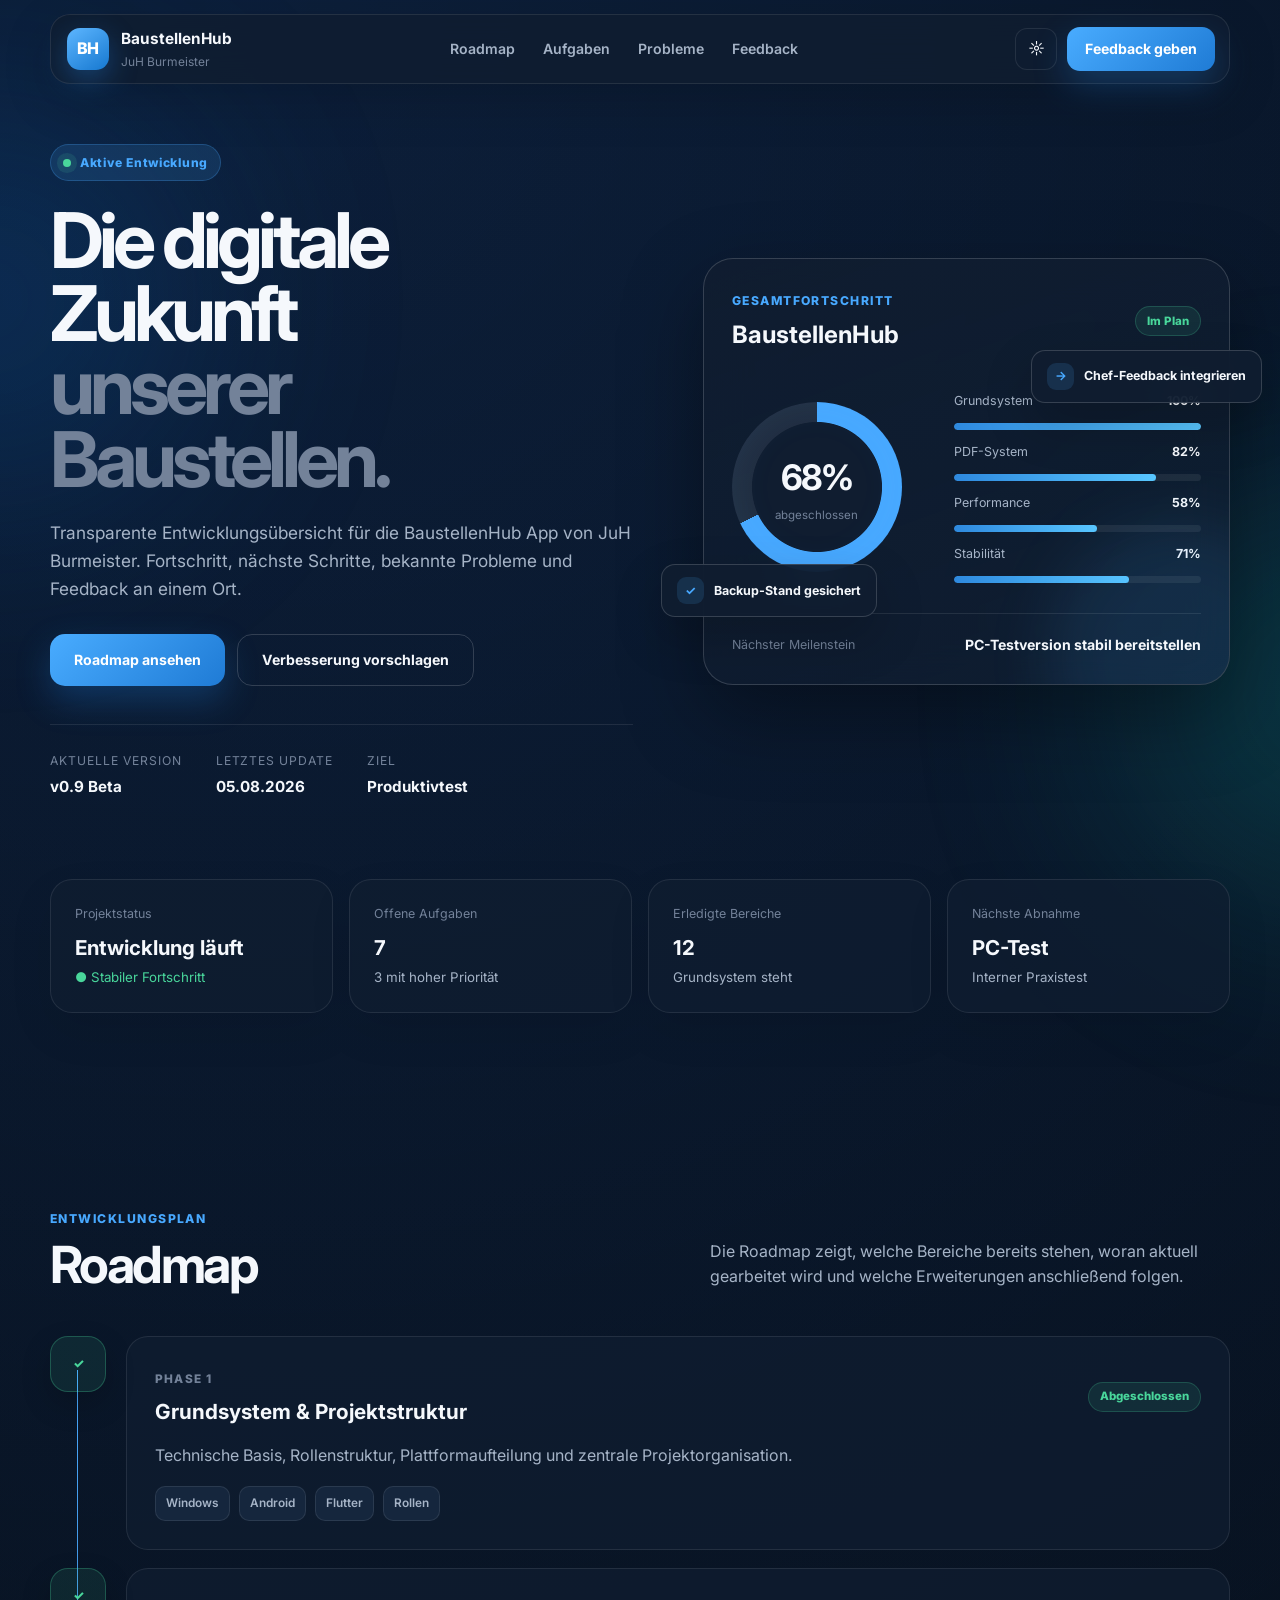
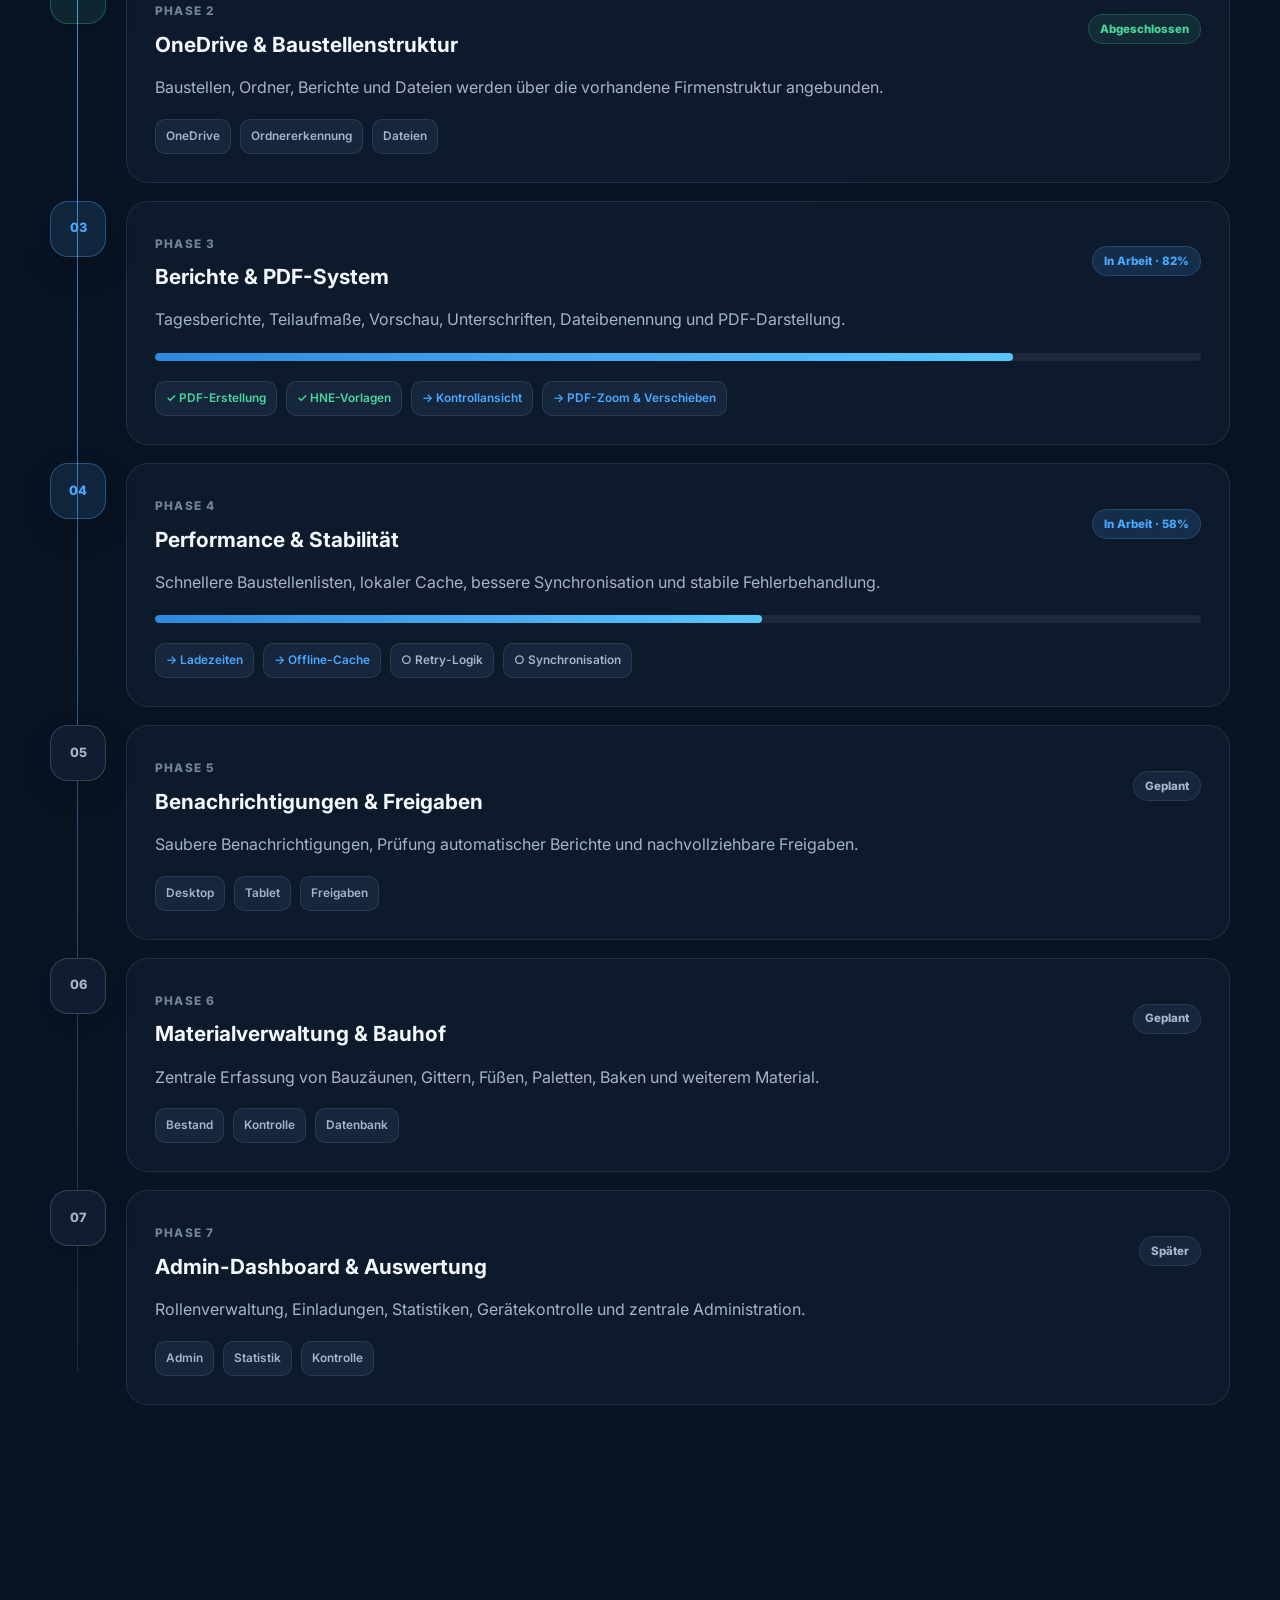
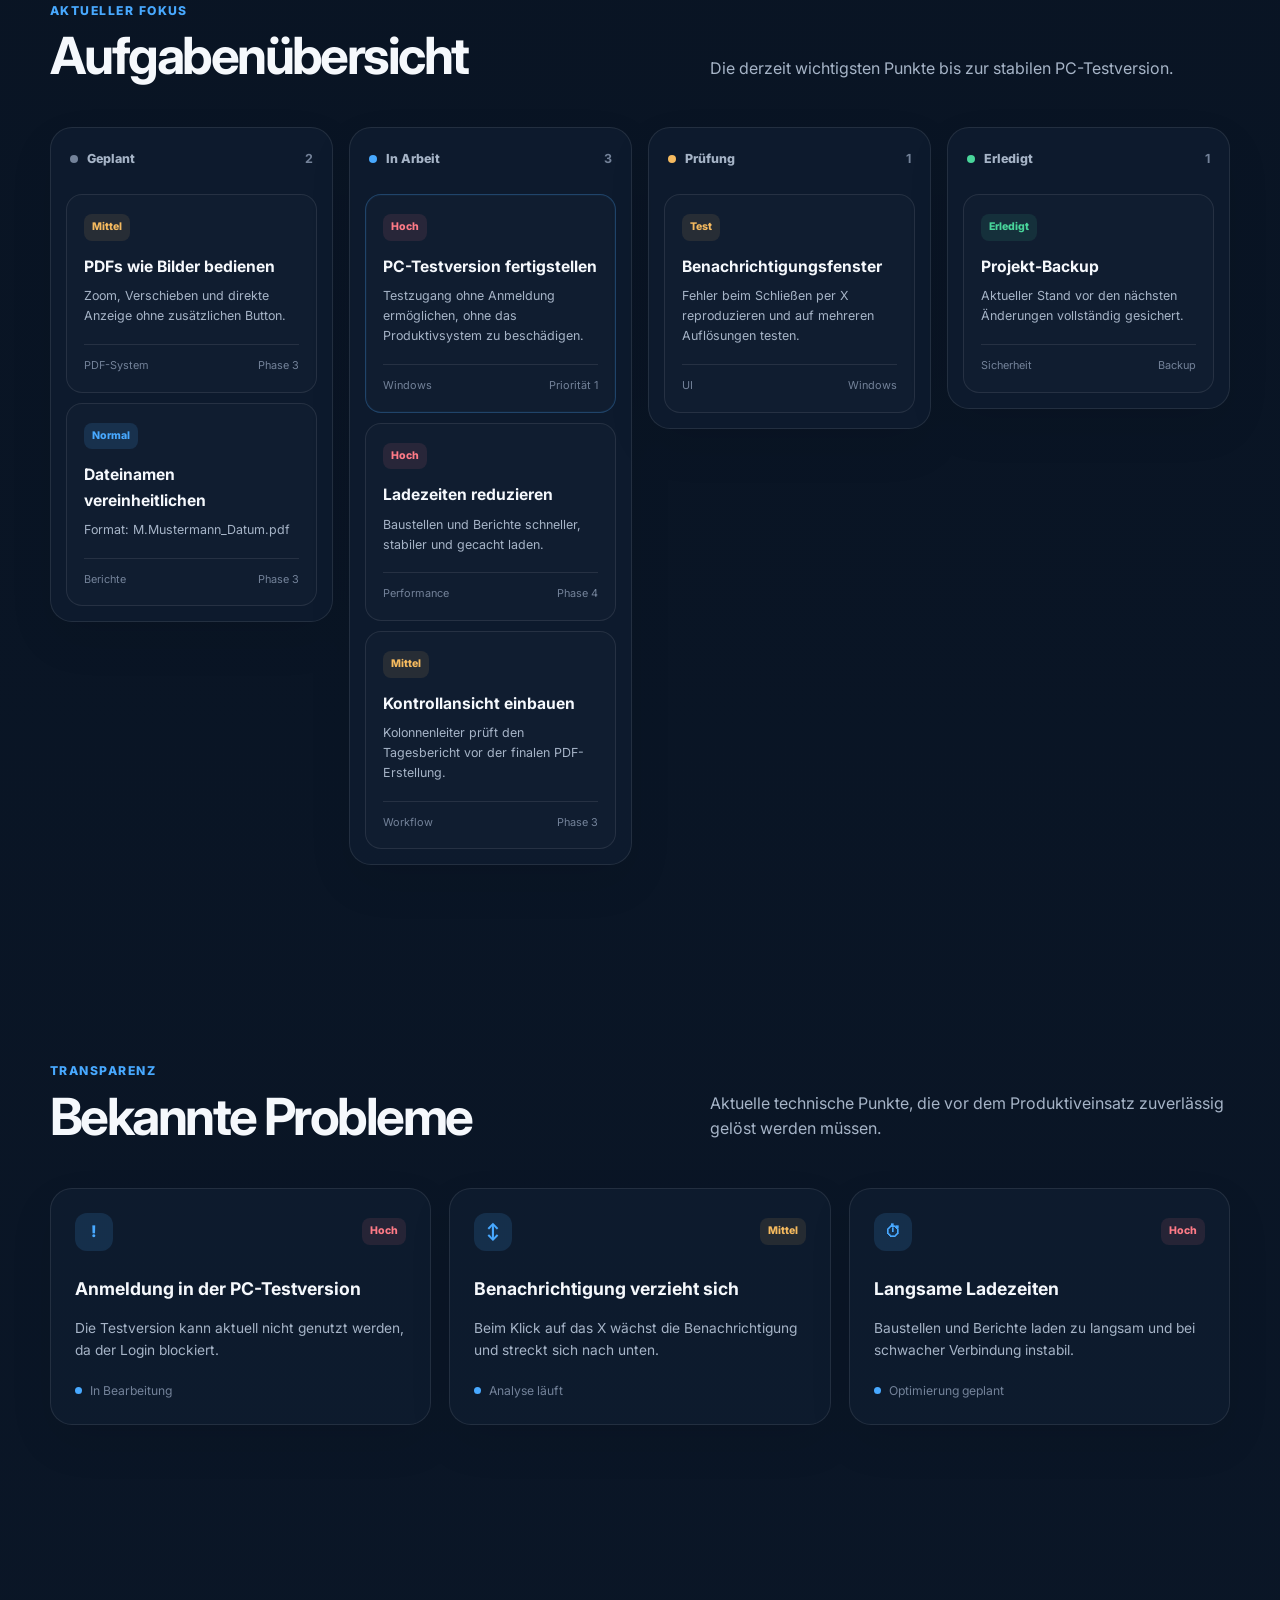
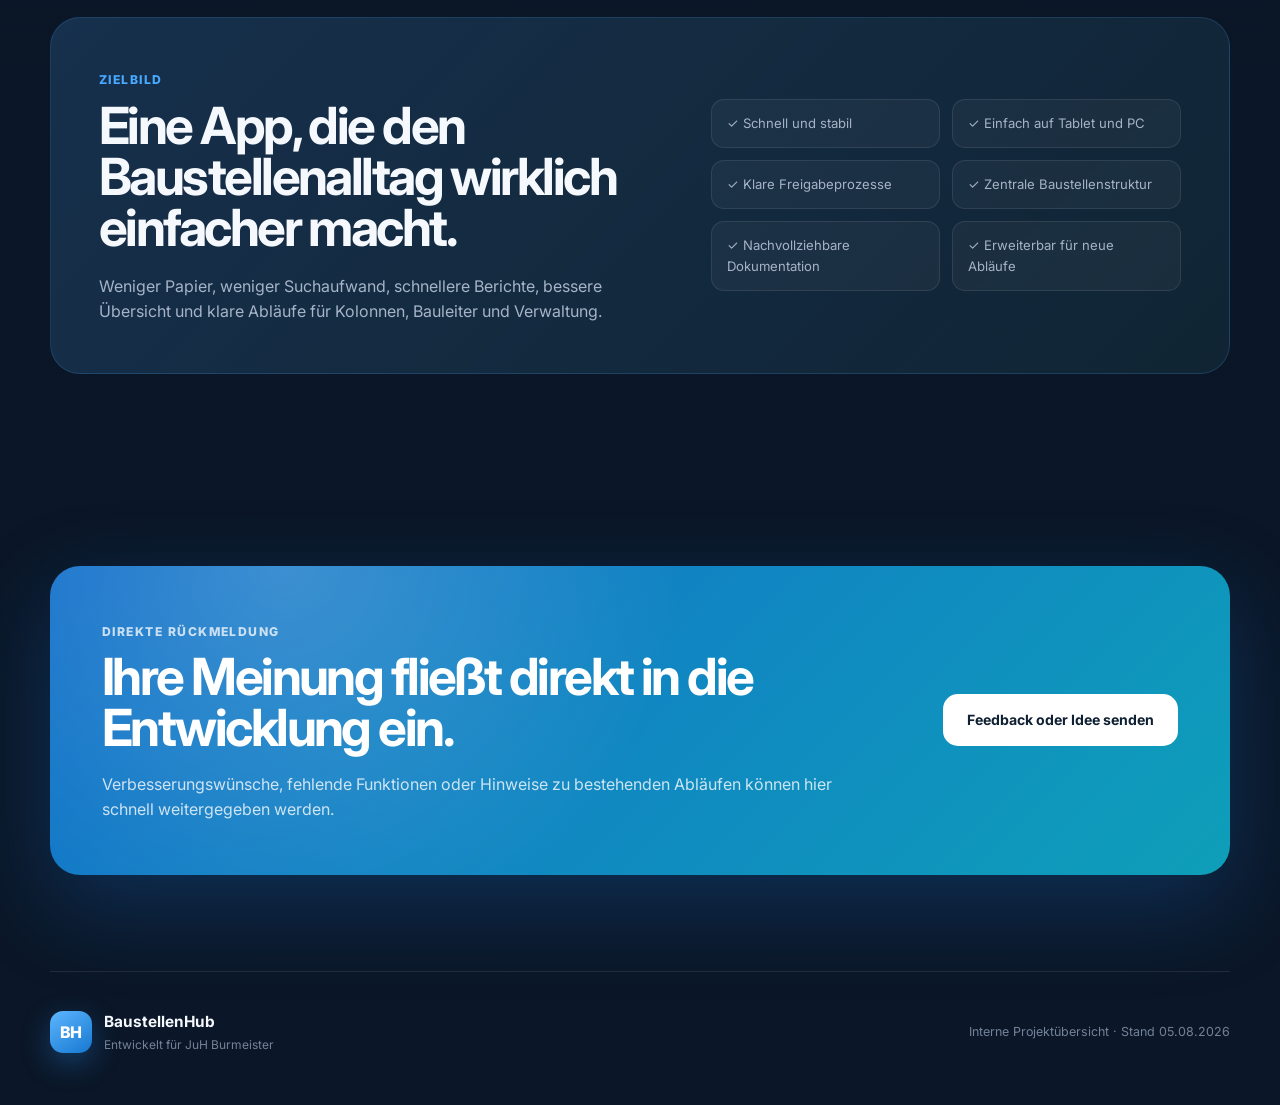
==== index.html @ 06a704b5 "V0.1.0" ====
<!DOCTYPE html>
<html lang="de" data-theme="dark">
<head>
  <meta charset="UTF-8" />
  <meta name="viewport" content="width=device-width, initial-scale=1.0" />
  <meta name="description" content="BaustellenHub Entwicklungs-Roadmap für JuH Burmeister" />
  <meta name="theme-color" content="#07111f" />
  <title>BaustellenHub – Entwicklungs-Roadmap</title>

  <link rel="preconnect" href="https://fonts.googleapis.com">
  <link rel="preconnect" href="https://fonts.gstatic.com" crossorigin>
  <link href="https://fonts.googleapis.com/css2?family=Inter:wght@400;500;600;700;800&display=swap" rel="stylesheet">
  <link rel="stylesheet" href="styles.css" />
</head>
<body>
  <div class="page-glow page-glow--one"></div>
  <div class="page-glow page-glow--two"></div>

  <header class="topbar shell">
    <a class="brand" href="#top" aria-label="Zur Startseite">
      <div class="brand-mark">BH</div>
      <div>
        <strong>BaustellenHub</strong>
        <span>JuH Burmeister</span>
      </div>
    </a>

    <nav class="nav" aria-label="Hauptnavigation">
      <a href="#roadmap">Roadmap</a>
      <a href="#aufgaben">Aufgaben</a>
      <a href="#probleme">Probleme</a>
      <a href="#feedback">Feedback</a>
    </nav>

    <div class="topbar-actions">
      <button class="icon-button" id="themeToggle" type="button" aria-label="Farbschema wechseln">
        <span class="theme-icon">☼</span>
      </button>
      <button class="button button--primary" id="openFeedbackTop" type="button">
        Feedback geben
      </button>
    </div>
  </header>

  <main id="top">
    <section class="hero shell">
      <div class="hero-copy reveal">
        <div class="eyebrow">
          <span class="status-dot"></span>
          Aktive Entwicklung
        </div>

        <h1>
          Die digitale Zukunft
          <span>unserer Baustellen.</span>
        </h1>

        <p class="hero-text">
          Transparente Entwicklungsübersicht für die BaustellenHub App von JuH Burmeister.
          Fortschritt, nächste Schritte, bekannte Probleme und Feedback an einem Ort.
        </p>

        <div class="hero-actions">
          <a class="button button--primary button--large" href="#roadmap">Roadmap ansehen</a>
          <button class="button button--ghost button--large" id="openFeedbackHero" type="button">
            Verbesserung vorschlagen
          </button>
        </div>

        <div class="hero-meta">
          <div>
            <span>Aktuelle Version</span>
            <strong>v0.9 Beta</strong>
          </div>
          <div>
            <span>Letztes Update</span>
            <strong>05.08.2026</strong>
          </div>
          <div>
            <span>Ziel</span>
            <strong>Produktivtest</strong>
          </div>
        </div>
      </div>

      <div class="hero-visual reveal">
        <div class="dashboard-card glass">
          <div class="dashboard-card__header">
            <div>
              <span class="muted-label">Gesamtfortschritt</span>
              <h2>BaustellenHub</h2>
            </div>
            <span class="badge badge--success">Im Plan</span>
          </div>

          <div class="progress-layout">
            <div class="progress-ring" style="--progress: 68;">
              <div class="progress-ring__inner">
                <strong>68%</strong>
                <span>abgeschlossen</span>
              </div>
            </div>

            <div class="quality-list">
              <div class="quality-row">
                <span>Grundsystem</span>
                <strong>100%</strong>
              </div>
              <div class="mini-progress"><span style="width:100%"></span></div>

              <div class="quality-row">
                <span>PDF-System</span>
                <strong>82%</strong>
              </div>
              <div class="mini-progress"><span style="width:82%"></span></div>

              <div class="quality-row">
                <span>Performance</span>
                <strong>58%</strong>
              </div>
              <div class="mini-progress"><span style="width:58%"></span></div>

              <div class="quality-row">
                <span>Stabilität</span>
                <strong>71%</strong>
              </div>
              <div class="mini-progress"><span style="width:71%"></span></div>
            </div>
          </div>

          <div class="dashboard-footer">
            <span>Nächster Meilenstein</span>
            <strong>PC-Testversion stabil bereitstellen</strong>
          </div>
        </div>

        <div class="floating-card floating-card--one">
          <span>✓</span>
          Backup-Stand gesichert
        </div>

        <div class="floating-card floating-card--two">
          <span>→</span>
          Chef-Feedback integrieren
        </div>
      </div>
    </section>

    <section class="metrics shell section">
      <article class="metric-card reveal">
        <span>Projektstatus</span>
        <strong>Entwicklung läuft</strong>
        <small class="positive">● Stabiler Fortschritt</small>
      </article>
      <article class="metric-card reveal">
        <span>Offene Aufgaben</span>
        <strong>7</strong>
        <small>3 mit hoher Priorität</small>
      </article>
      <article class="metric-card reveal">
        <span>Erledigte Bereiche</span>
        <strong>12</strong>
        <small>Grundsystem steht</small>
      </article>
      <article class="metric-card reveal">
        <span>Nächste Abnahme</span>
        <strong>PC-Test</strong>
        <small>Interner Praxistest</small>
      </article>
    </section>

    <section class="section shell" id="roadmap">
      <div class="section-heading reveal">
        <div>
          <span class="section-kicker">Entwicklungsplan</span>
          <h2>Roadmap</h2>
        </div>
        <p>
          Die Roadmap zeigt, welche Bereiche bereits stehen, woran aktuell gearbeitet wird
          und welche Erweiterungen anschließend folgen.
        </p>
      </div>

      <div class="roadmap">
        <article class="roadmap-item roadmap-item--done reveal">
          <div class="roadmap-marker">✓</div>
          <div class="roadmap-content">
            <div class="roadmap-header">
              <div>
                <span class="phase">Phase 1</span>
                <h3>Grundsystem & Projektstruktur</h3>
              </div>
              <span class="badge badge--success">Abgeschlossen</span>
            </div>
            <p>
              Technische Basis, Rollenstruktur, Plattformaufteilung und zentrale Projektorganisation.
            </p>
            <div class="tag-list">
              <span>Windows</span><span>Android</span><span>Flutter</span><span>Rollen</span>
            </div>
          </div>
        </article>

        <article class="roadmap-item roadmap-item--done reveal">
          <div class="roadmap-marker">✓</div>
          <div class="roadmap-content">
            <div class="roadmap-header">
              <div>
                <span class="phase">Phase 2</span>
                <h3>OneDrive & Baustellenstruktur</h3>
              </div>
              <span class="badge badge--success">Abgeschlossen</span>
            </div>
            <p>
              Baustellen, Ordner, Berichte und Dateien werden über die vorhandene Firmenstruktur angebunden.
            </p>
            <div class="tag-list">
              <span>OneDrive</span><span>Ordnererkennung</span><span>Dateien</span>
            </div>
          </div>
        </article>

        <article class="roadmap-item roadmap-item--active reveal">
          <div class="roadmap-marker">03</div>
          <div class="roadmap-content">
            <div class="roadmap-header">
              <div>
                <span class="phase">Phase 3</span>
                <h3>Berichte & PDF-System</h3>
              </div>
              <span class="badge badge--active">In Arbeit · 82%</span>
            </div>
            <p>
              Tagesberichte, Teilaufmaße, Vorschau, Unterschriften, Dateibenennung und PDF-Darstellung.
            </p>
            <div class="detail-progress"><span style="width:82%"></span></div>
            <div class="check-grid">
              <span class="done">✓ PDF-Erstellung</span>
              <span class="done">✓ HNE-Vorlagen</span>
              <span class="working">→ Kontrollansicht</span>
              <span class="working">→ PDF-Zoom & Verschieben</span>
            </div>
          </div>
        </article>

        <article class="roadmap-item roadmap-item--active reveal">
          <div class="roadmap-marker">04</div>
          <div class="roadmap-content">
            <div class="roadmap-header">
              <div>
                <span class="phase">Phase 4</span>
                <h3>Performance & Stabilität</h3>
              </div>
              <span class="badge badge--active">In Arbeit · 58%</span>
            </div>
            <p>
              Schnellere Baustellenlisten, lokaler Cache, bessere Synchronisation und stabile Fehlerbehandlung.
            </p>
            <div class="detail-progress"><span style="width:58%"></span></div>
            <div class="check-grid">
              <span class="working">→ Ladezeiten</span>
              <span class="working">→ Offline-Cache</span>
              <span>○ Retry-Logik</span>
              <span>○ Synchronisation</span>
            </div>
          </div>
        </article>

        <article class="roadmap-item reveal">
          <div class="roadmap-marker">05</div>
          <div class="roadmap-content">
            <div class="roadmap-header">
              <div>
                <span class="phase">Phase 5</span>
                <h3>Benachrichtigungen & Freigaben</h3>
              </div>
              <span class="badge">Geplant</span>
            </div>
            <p>
              Saubere Benachrichtigungen, Prüfung automatischer Berichte und nachvollziehbare Freigaben.
            </p>
            <div class="tag-list">
              <span>Desktop</span><span>Tablet</span><span>Freigaben</span>
            </div>
          </div>
        </article>

        <article class="roadmap-item reveal">
          <div class="roadmap-marker">06</div>
          <div class="roadmap-content">
            <div class="roadmap-header">
              <div>
                <span class="phase">Phase 6</span>
                <h3>Materialverwaltung & Bauhof</h3>
              </div>
              <span class="badge">Geplant</span>
            </div>
            <p>
              Zentrale Erfassung von Bauzäunen, Gittern, Füßen, Paletten, Baken und weiterem Material.
            </p>
            <div class="tag-list">
              <span>Bestand</span><span>Kontrolle</span><span>Datenbank</span>
            </div>
          </div>
        </article>

        <article class="roadmap-item reveal">
          <div class="roadmap-marker">07</div>
          <div class="roadmap-content">
            <div class="roadmap-header">
              <div>
                <span class="phase">Phase 7</span>
                <h3>Admin-Dashboard & Auswertung</h3>
              </div>
              <span class="badge">Später</span>
            </div>
            <p>
              Rollenverwaltung, Einladungen, Statistiken, Gerätekontrolle und zentrale Administration.
            </p>
            <div class="tag-list">
              <span>Admin</span><span>Statistik</span><span>Kontrolle</span>
            </div>
          </div>
        </article>
      </div>
    </section>

    <section class="section shell" id="aufgaben">
      <div class="section-heading reveal">
        <div>
          <span class="section-kicker">Aktueller Fokus</span>
          <h2>Aufgabenübersicht</h2>
        </div>
        <p>Die derzeit wichtigsten Punkte bis zur stabilen PC-Testversion.</p>
      </div>

      <div class="kanban">
        <div class="kanban-column reveal">
          <div class="kanban-title">
            <span class="kanban-dot kanban-dot--planned"></span>
            Geplant
            <strong>2</strong>
          </div>

          <article class="task-card">
            <span class="priority priority--medium">Mittel</span>
            <h3>PDFs wie Bilder bedienen</h3>
            <p>Zoom, Verschieben und direkte Anzeige ohne zusätzlichen Button.</p>
            <div class="task-footer"><span>PDF-System</span><span>Phase 3</span></div>
          </article>

          <article class="task-card">
            <span class="priority priority--low">Normal</span>
            <h3>Dateinamen vereinheitlichen</h3>
            <p>Format: M.Mustermann_Datum.pdf</p>
            <div class="task-footer"><span>Berichte</span><span>Phase 3</span></div>
          </article>
        </div>

        <div class="kanban-column reveal">
          <div class="kanban-title">
            <span class="kanban-dot kanban-dot--active"></span>
            In Arbeit
            <strong>3</strong>
          </div>

          <article class="task-card task-card--featured">
            <span class="priority priority--high">Hoch</span>
            <h3>PC-Testversion fertigstellen</h3>
            <p>Testzugang ohne Anmeldung ermöglichen, ohne das Produktivsystem zu beschädigen.</p>
            <div class="task-footer"><span>Windows</span><span>Priorität 1</span></div>
          </article>

          <article class="task-card">
            <span class="priority priority--high">Hoch</span>
            <h3>Ladezeiten reduzieren</h3>
            <p>Baustellen und Berichte schneller, stabiler und gecacht laden.</p>
            <div class="task-footer"><span>Performance</span><span>Phase 4</span></div>
          </article>

          <article class="task-card">
            <span class="priority priority--medium">Mittel</span>
            <h3>Kontrollansicht einbauen</h3>
            <p>Kolonnenleiter prüft den Tagesbericht vor der finalen PDF-Erstellung.</p>
            <div class="task-footer"><span>Workflow</span><span>Phase 3</span></div>
          </article>
        </div>

        <div class="kanban-column reveal">
          <div class="kanban-title">
            <span class="kanban-dot kanban-dot--testing"></span>
            Prüfung
            <strong>1</strong>
          </div>

          <article class="task-card">
            <span class="priority priority--medium">Test</span>
            <h3>Benachrichtigungsfenster</h3>
            <p>Fehler beim Schließen per X reproduzieren und auf mehreren Auflösungen testen.</p>
            <div class="task-footer"><span>UI</span><span>Windows</span></div>
          </article>
        </div>

        <div class="kanban-column reveal">
          <div class="kanban-title">
            <span class="kanban-dot kanban-dot--done"></span>
            Erledigt
            <strong>1</strong>
          </div>

          <article class="task-card">
            <span class="priority priority--done">Erledigt</span>
            <h3>Projekt-Backup</h3>
            <p>Aktueller Stand vor den nächsten Änderungen vollständig gesichert.</p>
            <div class="task-footer"><span>Sicherheit</span><span>Backup</span></div>
          </article>
        </div>
      </div>
    </section>

    <section class="section shell" id="probleme">
      <div class="section-heading reveal">
        <div>
          <span class="section-kicker">Transparenz</span>
          <h2>Bekannte Probleme</h2>
        </div>
        <p>Aktuelle technische Punkte, die vor dem Produktiveinsatz zuverlässig gelöst werden müssen.</p>
      </div>

      <div class="issue-grid">
        <article class="issue-card reveal">
          <div class="issue-topline">
            <span class="issue-icon">!</span>
            <span class="priority priority--high">Hoch</span>
          </div>
          <h3>Anmeldung in der PC-Testversion</h3>
          <p>Die Testversion kann aktuell nicht genutzt werden, da der Login blockiert.</p>
          <div class="issue-status"><span></span> In Bearbeitung</div>
        </article>

        <article class="issue-card reveal">
          <div class="issue-topline">
            <span class="issue-icon">↕</span>
            <span class="priority priority--medium">Mittel</span>
          </div>
          <h3>Benachrichtigung verzieht sich</h3>
          <p>Beim Klick auf das X wächst die Benachrichtigung und streckt sich nach unten.</p>
          <div class="issue-status"><span></span> Analyse läuft</div>
        </article>

        <article class="issue-card reveal">
          <div class="issue-topline">
            <span class="issue-icon">⏱</span>
            <span class="priority priority--high">Hoch</span>
          </div>
          <h3>Langsame Ladezeiten</h3>
          <p>Baustellen und Berichte laden zu langsam und bei schwacher Verbindung instabil.</p>
          <div class="issue-status"><span></span> Optimierung geplant</div>
        </article>
      </div>
    </section>

    <section class="section shell">
      <div class="vision-card reveal">
        <div>
          <span class="section-kicker">Zielbild</span>
          <h2>Eine App, die den Baustellenalltag wirklich einfacher macht.</h2>
          <p>
            Weniger Papier, weniger Suchaufwand, schnellere Berichte, bessere Übersicht
            und klare Abläufe für Kolonnen, Bauleiter und Verwaltung.
          </p>
        </div>
        <div class="vision-points">
          <span>✓ Schnell und stabil</span>
          <span>✓ Einfach auf Tablet und PC</span>
          <span>✓ Klare Freigabeprozesse</span>
          <span>✓ Zentrale Baustellenstruktur</span>
          <span>✓ Nachvollziehbare Dokumentation</span>
          <span>✓ Erweiterbar für neue Abläufe</span>
        </div>
      </div>
    </section>

    <section class="section shell" id="feedback">
      <div class="feedback-section reveal">
        <div>
          <span class="section-kicker">Direkte Rückmeldung</span>
          <h2>Ihre Meinung fließt direkt in die Entwicklung ein.</h2>
          <p>
            Verbesserungswünsche, fehlende Funktionen oder Hinweise zu bestehenden Abläufen
            können hier schnell weitergegeben werden.
          </p>
        </div>
        <button class="button button--light button--large" id="openFeedbackBottom" type="button">
          Feedback oder Idee senden
        </button>
      </div>
    </section>
  </main>

  <footer class="footer shell">
    <div class="brand">
      <div class="brand-mark">BH</div>
      <div>
        <strong>BaustellenHub</strong>
        <span>Entwickelt für JuH Burmeister</span>
      </div>
    </div>
    <p>Interne Projektübersicht · Stand 05.08.2026</p>
  </footer>

  <dialog class="feedback-modal" id="feedbackModal">
    <form method="dialog" class="feedback-form" id="feedbackForm">
      <div class="modal-header">
        <div>
          <span class="section-kicker">Feedback</span>
          <h2>Verbesserung vorschlagen</h2>
        </div>
        <button class="icon-button" id="closeFeedback" value="cancel" type="submit" aria-label="Fenster schließen">×</button>
      </div>

      <label>
        Ihr Name
        <input type="text" id="feedbackName" placeholder="Vor- und Nachname" />
      </label>

      <label>
        Bereich
        <select id="feedbackArea">
          <option>Allgemein</option>
          <option>PC-Version</option>
          <option>Tablet-Version</option>
          <option>Tagesberichte</option>
          <option>PDFs</option>
          <option>Benachrichtigungen</option>
          <option>Performance</option>
          <option>Materialverwaltung</option>
        </select>
      </label>

      <label>
        Priorität
        <select id="feedbackPriority">
          <option>Niedrig</option>
          <option selected>Mittel</option>
          <option>Hoch</option>
          <option>Dringend</option>
        </select>
      </label>

      <label>
        Feedback oder Verbesserungsvorschlag
        <textarea id="feedbackMessage" rows="6" placeholder="Was sollte verbessert, ergänzt oder anders gelöst werden?"></textarea>
      </label>

      <div class="modal-actions">
        <button class="button button--ghost" value="cancel" type="submit">Abbrechen</button>
        <button class="button button--primary" id="sendFeedback" type="button">Als E-Mail senden</button>
      </div>

      <p class="form-note">
        Die Rückmeldung wird über das E-Mail-Programm des Geräts versendet.
      </p>
    </form>
  </dialog>

  <div class="toast" id="toast">Feedback wird vorbereitet …</div>

  <script src="script.js"></script>
</body>
</html>
---- styles.css ----
:root {
  --bg: #07111f;
  --bg-soft: #0b1728;
  --surface: rgba(16, 30, 49, 0.72);
  --surface-strong: #101d30;
  --surface-hover: #15263d;
  --text: #f5f8fc;
  --text-soft: #a6b4c7;
  --text-faint: #738299;
  --line: rgba(255,255,255,0.09);
  --line-strong: rgba(255,255,255,0.16);
  --accent: #48a9ff;
  --accent-strong: #2587e4;
  --accent-soft: rgba(72, 169, 255, 0.14);
  --success: #49d69b;
  --warning: #f5ba5f;
  --danger: #ff7b87;
  --shadow: 0 30px 80px rgba(0,0,0,0.35);
  --radius-xl: 30px;
  --radius-lg: 22px;
  --radius-md: 16px;
  --shell: min(1180px, calc(100% - 40px));
}

html[data-theme="light"] {
  --bg: #f4f7fb;
  --bg-soft: #edf2f8;
  --surface: rgba(255,255,255,0.78);
  --surface-strong: #ffffff;
  --surface-hover: #f1f5fa;
  --text: #111b29;
  --text-soft: #536174;
  --text-faint: #7b8898;
  --line: rgba(16, 32, 54, 0.09);
  --line-strong: rgba(16, 32, 54, 0.16);
  --accent-soft: rgba(37, 135, 228, 0.10);
  --shadow: 0 30px 80px rgba(41, 63, 89, 0.16);
}

* {
  box-sizing: border-box;
}

html {
  scroll-behavior: smooth;
}

body {
  margin: 0;
  min-width: 320px;
  font-family: "Inter", system-ui, sans-serif;
  color: var(--text);
  background:
    radial-gradient(circle at 20% 0%, rgba(50, 130, 255, 0.12), transparent 32%),
    linear-gradient(180deg, var(--bg) 0%, var(--bg-soft) 100%);
  line-height: 1.6;
  overflow-x: hidden;
}

button,
input,
select,
textarea {
  font: inherit;
}

button,
a {
  -webkit-tap-highlight-color: transparent;
}

a {
  color: inherit;
  text-decoration: none;
}

.shell {
  width: var(--shell);
  margin-inline: auto;
}

.page-glow {
  position: fixed;
  width: 420px;
  height: 420px;
  border-radius: 50%;
  filter: blur(120px);
  opacity: 0.18;
  pointer-events: none;
  z-index: -1;
}

.page-glow--one {
  background: #0e7ce8;
  top: 10%;
  left: -220px;
}

.page-glow--two {
  background: #0fd3bd;
  top: 54%;
  right: -260px;
}

.topbar {
  position: sticky;
  top: 14px;
  z-index: 50;
  display: flex;
  align-items: center;
  justify-content: space-between;
  gap: 24px;
  margin-top: 14px;
  padding: 12px 14px 12px 16px;
  background: color-mix(in srgb, var(--surface-strong) 84%, transparent);
  border: 1px solid var(--line);
  border-radius: 20px;
  backdrop-filter: blur(24px);
  box-shadow: 0 16px 50px rgba(0,0,0,0.16);
}

.brand {
  display: inline-flex;
  align-items: center;
  gap: 12px;
}

.brand-mark {
  display: grid;
  place-items: center;
  width: 42px;
  height: 42px;
  border-radius: 13px;
  background: linear-gradient(145deg, #5db6ff, #1678d0);
  color: white;
  font-weight: 800;
  letter-spacing: -0.04em;
  box-shadow: 0 10px 28px rgba(37,135,228,0.35);
}

.brand strong,
.brand span {
  display: block;
}

.brand strong {
  font-size: 0.96rem;
}

.brand span {
  color: var(--text-faint);
  font-size: 0.75rem;
}

.nav {
  display: flex;
  align-items: center;
  gap: 28px;
  color: var(--text-soft);
  font-size: 0.88rem;
  font-weight: 600;
}

.nav a {
  transition: 0.25s ease;
}

.nav a:hover {
  color: var(--text);
}

.topbar-actions {
  display: flex;
  align-items: center;
  gap: 10px;
}

.button,
.icon-button {
  border: 0;
  cursor: pointer;
  transition: transform 0.22s ease, background 0.22s ease, border-color 0.22s ease, box-shadow 0.22s ease;
}

.button:hover,
.icon-button:hover {
  transform: translateY(-2px);
}

.button {
  display: inline-flex;
  align-items: center;
  justify-content: center;
  min-height: 44px;
  padding: 0 18px;
  border-radius: 13px;
  font-weight: 700;
  font-size: 0.88rem;
}

.button--large {
  min-height: 52px;
  padding-inline: 24px;
  border-radius: 15px;
}

.button--primary {
  color: #fff;
  background: linear-gradient(135deg, #49acff, #1f7bd5);
  box-shadow: 0 14px 34px rgba(31,123,213,0.3);
}

.button--primary:hover {
  box-shadow: 0 18px 42px rgba(31,123,213,0.4);
}

.button--ghost {
  color: var(--text);
  background: transparent;
  border: 1px solid var(--line-strong);
}

.button--light {
  background: #ffffff;
  color: #102033;
}

.icon-button {
  display: grid;
  place-items: center;
  width: 42px;
  height: 42px;
  border-radius: 12px;
  color: var(--text);
  background: var(--surface);
  border: 1px solid var(--line);
}

.hero {
  display: grid;
  grid-template-columns: 1.05fr 0.95fr;
  gap: 70px;
  align-items: center;
  min-height: 760px;
  padding-top: 60px;
  padding-bottom: 80px;
}

.eyebrow,
.section-kicker,
.muted-label {
  color: var(--accent);
  font-size: 0.76rem;
  font-weight: 800;
  letter-spacing: 0.12em;
  text-transform: uppercase;
}

.eyebrow {
  display: inline-flex;
  align-items: center;
  gap: 9px;
  padding: 8px 12px;
  border: 1px solid rgba(72,169,255,0.25);
  border-radius: 999px;
  background: var(--accent-soft);
  letter-spacing: 0.06em;
  text-transform: none;
}

.status-dot {
  width: 8px;
  height: 8px;
  border-radius: 50%;
  background: var(--success);
  box-shadow: 0 0 0 6px rgba(73,214,155,0.12);
}

.hero h1 {
  max-width: 720px;
  margin: 24px 0 22px;
  font-size: clamp(3.2rem, 6vw, 6.35rem);
  line-height: 0.95;
  letter-spacing: -0.065em;
}

.hero h1 span {
  display: block;
  color: var(--text-faint);
}

.hero-text {
  max-width: 680px;
  color: var(--text-soft);
  font-size: 1.08rem;
}

.hero-actions {
  display: flex;
  flex-wrap: wrap;
  gap: 12px;
  margin-top: 32px;
}

.hero-meta {
  display: flex;
  flex-wrap: wrap;
  gap: 34px;
  margin-top: 38px;
  padding-top: 26px;
  border-top: 1px solid var(--line);
}

.hero-meta span,
.hero-meta strong {
  display: block;
}

.hero-meta span {
  color: var(--text-faint);
  font-size: 0.76rem;
  text-transform: uppercase;
  letter-spacing: 0.08em;
}

.hero-meta strong {
  margin-top: 4px;
  font-size: 0.95rem;
}

.hero-visual {
  position: relative;
}

.glass {
  background: linear-gradient(160deg, color-mix(in srgb, var(--surface-strong) 90%, transparent), var(--surface));
  border: 1px solid var(--line-strong);
  backdrop-filter: blur(24px);
  box-shadow: var(--shadow);
}

.dashboard-card {
  position: relative;
  padding: 28px;
  border-radius: var(--radius-xl);
  overflow: hidden;
}

.dashboard-card::after {
  content: "";
  position: absolute;
  inset: auto -80px -100px auto;
  width: 260px;
  height: 260px;
  border-radius: 50%;
  background: rgba(72,169,255,0.10);
  filter: blur(30px);
}

.dashboard-card__header,
.roadmap-header,
.issue-topline,
.modal-header,
.quality-row,
.dashboard-footer {
  display: flex;
  align-items: center;
  justify-content: space-between;
  gap: 16px;
}

.dashboard-card__header h2 {
  margin: 4px 0 0;
  font-size: 1.5rem;
}

.badge {
  display: inline-flex;
  align-items: center;
  justify-content: center;
  min-height: 30px;
  padding: 0 11px;
  border-radius: 999px;
  color: var(--text-soft);
  background: var(--surface-hover);
  border: 1px solid var(--line);
  font-size: 0.72rem;
  font-weight: 800;
  white-space: nowrap;
}

.badge--success {
  color: var(--success);
  background: rgba(73,214,155,0.10);
  border-color: rgba(73,214,155,0.22);
}

.badge--active {
  color: var(--accent);
  background: var(--accent-soft);
  border-color: rgba(72,169,255,0.22);
}

.progress-layout {
  display: grid;
  grid-template-columns: 190px 1fr;
  gap: 32px;
  align-items: center;
  padding: 36px 0 30px;
}

.progress-ring {
  --size: 170px;
  width: var(--size);
  height: var(--size);
  display: grid;
  place-items: center;
  border-radius: 50%;
  background:
    radial-gradient(closest-side, var(--surface-strong) 76%, transparent 77% 100%),
    conic-gradient(var(--accent) calc(var(--progress) * 1%), rgba(255,255,255,0.08) 0);
  box-shadow: inset 0 0 40px rgba(72,169,255,0.08);
}

.progress-ring__inner {
  text-align: center;
}

.progress-ring__inner strong,
.progress-ring__inner span {
  display: block;
}

.progress-ring__inner strong {
  font-size: 2.2rem;
  letter-spacing: -0.05em;
}

.progress-ring__inner span {
  color: var(--text-faint);
  font-size: 0.72rem;
}

.quality-list {
  display: grid;
  gap: 12px;
}

.quality-row {
  color: var(--text-soft);
  font-size: 0.78rem;
}

.quality-row strong {
  color: var(--text);
}

.mini-progress,
.detail-progress {
  height: 7px;
  border-radius: 999px;
  background: rgba(255,255,255,0.07);
  overflow: hidden;
}

.mini-progress span,
.detail-progress span {
  display: block;
  height: 100%;
  border-radius: inherit;
  background: linear-gradient(90deg, #2e89de, #59c7ff);
}

.dashboard-footer {
  position: relative;
  z-index: 1;
  padding-top: 20px;
  border-top: 1px solid var(--line);
}

.dashboard-footer span {
  color: var(--text-faint);
  font-size: 0.78rem;
}

.dashboard-footer strong {
  text-align: right;
  font-size: 0.88rem;
}

.floating-card {
  position: absolute;
  display: flex;
  align-items: center;
  gap: 10px;
  padding: 12px 15px;
  border-radius: 14px;
  color: var(--text);
  background: color-mix(in srgb, var(--surface-strong) 90%, transparent);
  border: 1px solid var(--line-strong);
  box-shadow: 0 20px 50px rgba(0,0,0,0.2);
  backdrop-filter: blur(18px);
  font-size: 0.78rem;
  font-weight: 700;
}

.floating-card span {
  display: grid;
  place-items: center;
  width: 27px;
  height: 27px;
  border-radius: 9px;
  background: var(--accent-soft);
  color: var(--accent);
}

.floating-card--one {
  left: -42px;
  bottom: 68px;
}

.floating-card--two {
  right: -32px;
  top: 92px;
}

.section {
  padding-block: 96px;
}

.metrics {
  display: grid;
  grid-template-columns: repeat(4, 1fr);
  gap: 16px;
  padding-top: 0;
}

.metric-card,
.kanban-column,
.issue-card {
  background: var(--surface);
  border: 1px solid var(--line);
  box-shadow: 0 18px 45px rgba(0,0,0,0.08);
}

.metric-card {
  padding: 24px;
  border-radius: var(--radius-lg);
}

.metric-card span,
.metric-card strong,
.metric-card small {
  display: block;
}

.metric-card span {
  color: var(--text-faint);
  font-size: 0.78rem;
}

.metric-card strong {
  margin: 8px 0 2px;
  font-size: 1.28rem;
}

.metric-card small {
  color: var(--text-soft);
}

.metric-card .positive {
  color: var(--success);
}

.section-heading {
  display: grid;
  grid-template-columns: 1fr minmax(300px, 520px);
  gap: 50px;
  align-items: end;
  margin-bottom: 46px;
}

.section-heading h2,
.feedback-section h2,
.vision-card h2 {
  margin: 8px 0 0;
  font-size: clamp(2.2rem, 4vw, 4rem);
  line-height: 1;
  letter-spacing: -0.05em;
}

.section-heading p,
.feedback-section p,
.vision-card p {
  margin: 0;
  color: var(--text-soft);
}

.roadmap {
  position: relative;
  display: grid;
  gap: 18px;
}

.roadmap::before {
  content: "";
  position: absolute;
  top: 34px;
  bottom: 34px;
  left: 27px;
  width: 1px;
  background: linear-gradient(var(--accent), var(--line));
}

.roadmap-item {
  position: relative;
  display: grid;
  grid-template-columns: 56px 1fr;
  gap: 20px;
}

.roadmap-marker {
  position: relative;
  z-index: 1;
  display: grid;
  place-items: center;
  width: 56px;
  height: 56px;
  border-radius: 18px;
  color: var(--text-soft);
  background: var(--surface-strong);
  border: 1px solid var(--line-strong);
  font-size: 0.8rem;
  font-weight: 800;
  box-shadow: 0 12px 30px rgba(0,0,0,0.18);
}

.roadmap-item--done .roadmap-marker {
  color: var(--success);
  border-color: rgba(73,214,155,0.28);
  background: rgba(73,214,155,0.09);
}

.roadmap-item--active .roadmap-marker {
  color: var(--accent);
  border-color: rgba(72,169,255,0.35);
  background: rgba(72,169,255,0.12);
}

.roadmap-content {
  padding: 28px;
  border-radius: var(--radius-lg);
  background: var(--surface);
  border: 1px solid var(--line);
}

.phase {
  color: var(--text-faint);
  font-size: 0.74rem;
  font-weight: 800;
  text-transform: uppercase;
  letter-spacing: 0.1em;
}

.roadmap-header h3 {
  margin: 5px 0 0;
  font-size: 1.3rem;
}

.roadmap-content > p {
  color: var(--text-soft);
  margin: 14px 0 18px;
}

.tag-list,
.check-grid {
  display: flex;
  flex-wrap: wrap;
  gap: 9px;
}

.tag-list span,
.check-grid span {
  padding: 7px 10px;
  border-radius: 10px;
  color: var(--text-soft);
  background: var(--surface-hover);
  border: 1px solid var(--line);
  font-size: 0.74rem;
  font-weight: 600;
}

.check-grid .done {
  color: var(--success);
}

.check-grid .working {
  color: var(--accent);
}

.detail-progress {
  margin: 20px 0;
  height: 8px;
}

.kanban {
  display: grid;
  grid-template-columns: repeat(4, 1fr);
  gap: 16px;
  align-items: start;
}

.kanban-column {
  padding: 15px;
  border-radius: var(--radius-lg);
}

.kanban-title {
  display: flex;
  align-items: center;
  gap: 9px;
  padding: 6px 4px 15px;
  color: var(--text-soft);
  font-size: 0.78rem;
  font-weight: 800;
}

.kanban-title strong {
  margin-left: auto;
  color: var(--text-faint);
}

.kanban-dot {
  width: 8px;
  height: 8px;
  border-radius: 50%;
}

.kanban-dot--planned { background: var(--text-faint); }
.kanban-dot--active { background: var(--accent); }
.kanban-dot--testing { background: var(--warning); }
.kanban-dot--done { background: var(--success); }

.task-card {
  padding: 17px;
  margin-top: 10px;
  border-radius: 16px;
  background: var(--surface-strong);
  border: 1px solid var(--line);
}

.task-card--featured {
  border-color: rgba(72,169,255,0.28);
  box-shadow: inset 0 0 0 1px rgba(72,169,255,0.04);
}

.priority {
  display: inline-flex;
  padding: 5px 8px;
  border-radius: 8px;
  font-size: 0.66rem;
  font-weight: 800;
}

.priority--high {
  color: var(--danger);
  background: rgba(255,123,135,0.10);
}

.priority--medium {
  color: var(--warning);
  background: rgba(245,186,95,0.10);
}

.priority--low {
  color: var(--accent);
  background: var(--accent-soft);
}

.priority--done {
  color: var(--success);
  background: rgba(73,214,155,0.10);
}

.task-card h3 {
  margin: 13px 0 7px;
  font-size: 0.98rem;
}

.task-card p {
  margin: 0;
  color: var(--text-soft);
  font-size: 0.78rem;
}

.task-footer {
  display: flex;
  justify-content: space-between;
  gap: 12px;
  margin-top: 18px;
  padding-top: 12px;
  color: var(--text-faint);
  border-top: 1px solid var(--line);
  font-size: 0.68rem;
}

.issue-grid {
  display: grid;
  grid-template-columns: repeat(3, 1fr);
  gap: 18px;
}

.issue-card {
  padding: 24px;
  border-radius: var(--radius-lg);
}

.issue-icon {
  display: grid;
  place-items: center;
  width: 38px;
  height: 38px;
  border-radius: 12px;
  color: var(--accent);
  background: var(--accent-soft);
  font-weight: 800;
}

.issue-card h3 {
  margin: 24px 0 8px;
  font-size: 1.1rem;
}

.issue-card p {
  color: var(--text-soft);
  font-size: 0.86rem;
}

.issue-status {
  display: flex;
  align-items: center;
  gap: 8px;
  margin-top: 20px;
  color: var(--text-faint);
  font-size: 0.76rem;
}

.issue-status span {
  width: 7px;
  height: 7px;
  border-radius: 50%;
  background: var(--accent);
}

.vision-card {
  display: grid;
  grid-template-columns: 1fr 0.85fr;
  gap: 60px;
  align-items: center;
  padding: 48px;
  border-radius: var(--radius-xl);
  background:
    linear-gradient(135deg, rgba(72,169,255,0.15), rgba(73,214,155,0.05)),
    var(--surface);
  border: 1px solid rgba(72,169,255,0.18);
}

.vision-card p {
  margin-top: 20px;
}

.vision-points {
  display: grid;
  grid-template-columns: repeat(2, 1fr);
  gap: 12px;
}

.vision-points span {
  padding: 13px 15px;
  border-radius: 13px;
  color: var(--text-soft);
  background: rgba(255,255,255,0.04);
  border: 1px solid var(--line);
  font-size: 0.82rem;
}

.feedback-section {
  display: grid;
  grid-template-columns: 1fr auto;
  gap: 60px;
  align-items: center;
  padding: 52px;
  border-radius: var(--radius-xl);
  color: #ffffff;
  background:
    radial-gradient(circle at 20% 0%, rgba(255,255,255,0.18), transparent 40%),
    linear-gradient(135deg, #126fca, #0e9fb9);
  box-shadow: 0 30px 90px rgba(22,111,202,0.28);
}

.feedback-section .section-kicker {
  color: rgba(255,255,255,0.75);
}

.feedback-section p {
  max-width: 760px;
  margin-top: 18px;
  color: rgba(255,255,255,0.78);
}

.footer {
  display: flex;
  align-items: center;
  justify-content: space-between;
  gap: 30px;
  padding: 38px 0 50px;
  border-top: 1px solid var(--line);
}

.footer p {
  color: var(--text-faint);
  font-size: 0.78rem;
}

.feedback-modal {
  width: min(620px, calc(100% - 28px));
  padding: 0;
  border: 1px solid var(--line-strong);
  border-radius: 24px;
  color: var(--text);
  background: var(--surface-strong);
  box-shadow: var(--shadow);
}

.feedback-modal::backdrop {
  background: rgba(2,8,15,0.72);
  backdrop-filter: blur(10px);
}

.feedback-form {
  padding: 28px;
}

.modal-header h2 {
  margin: 4px 0 0;
  font-size: 1.55rem;
}

.feedback-form label {
  display: grid;
  gap: 8px;
  margin-top: 18px;
  color: var(--text-soft);
  font-size: 0.78rem;
  font-weight: 700;
}

.feedback-form input,
.feedback-form select,
.feedback-form textarea {
  width: 100%;
  color: var(--text);
  background: var(--surface);
  border: 1px solid var(--line-strong);
  border-radius: 13px;
  outline: none;
}

.feedback-form input,
.feedback-form select {
  height: 48px;
  padding: 0 13px;
}

.feedback-form textarea {
  padding: 13px;
  resize: vertical;
}

.feedback-form input:focus,
.feedback-form select:focus,
.feedback-form textarea:focus {
  border-color: var(--accent);
  box-shadow: 0 0 0 4px var(--accent-soft);
}

.modal-actions {
  display: flex;
  justify-content: flex-end;
  gap: 10px;
  margin-top: 24px;
}

.form-note {
  margin: 14px 0 0;
  color: var(--text-faint);
  font-size: 0.7rem;
  text-align: right;
}

.toast {
  position: fixed;
  left: 50%;
  bottom: 28px;
  z-index: 100;
  padding: 12px 16px;
  border-radius: 12px;
  color: #fff;
  background: #102033;
  box-shadow: 0 16px 45px rgba(0,0,0,0.28);
  font-size: 0.8rem;
  font-weight: 700;
  transform: translate(-50%, 30px);
  opacity: 0;
  pointer-events: none;
  transition: 0.28s ease;
}

.toast.show {
  transform: translate(-50%, 0);
  opacity: 1;
}

.reveal {
  opacity: 0;
  transform: translateY(26px);
  transition: opacity 0.7s ease, transform 0.7s ease;
}

.reveal.visible {
  opacity: 1;
  transform: none;
}

@media (max-width: 1050px) {
  .nav {
    display: none;
  }

  .hero {
    grid-template-columns: 1fr;
    min-height: auto;
    padding-top: 100px;
  }

  .hero-visual {
    max-width: 720px;
  }

  .metrics,
  .kanban {
    grid-template-columns: repeat(2, 1fr);
  }

  .issue-grid {
    grid-template-columns: 1fr;
  }

  .vision-card {
    grid-template-columns: 1fr;
  }
}

@media (max-width: 720px) {
  :root {
    --shell: min(100% - 24px, 1180px);
  }

  .topbar {
    top: 8px;
    margin-top: 8px;
  }

  .topbar .button {
    display: none;
  }

  .hero {
    gap: 42px;
    padding-top: 70px;
  }

  .hero h1 {
    font-size: clamp(3rem, 16vw, 4.6rem);
  }

  .hero-meta {
    gap: 22px;
  }

  .dashboard-card {
    padding: 20px;
  }

  .progress-layout {
    grid-template-columns: 1fr;
    justify-items: center;
  }

  .quality-list {
    width: 100%;
  }

  .floating-card {
    display: none;
  }

  .metrics,
  .kanban,
  .vision-points {
    grid-template-columns: 1fr;
  }

  .section {
    padding-block: 72px;
  }

  .section-heading {
    grid-template-columns: 1fr;
    gap: 18px;
  }

  .roadmap::before {
    left: 21px;
  }

  .roadmap-item {
    grid-template-columns: 44px 1fr;
    gap: 12px;
  }

  .roadmap-marker {
    width: 44px;
    height: 44px;
    border-radius: 14px;
  }

  .roadmap-content {
    padding: 20px;
  }

  .roadmap-header {
    align-items: flex-start;
    flex-direction: column;
  }

  .vision-card,
  .feedback-section {
    padding: 30px;
  }

  .feedback-section {
    grid-template-columns: 1fr;
    gap: 28px;
  }

  .footer {
    align-items: flex-start;
    flex-direction: column;
  }

  .modal-actions {
    flex-direction: column-reverse;
  }

  .modal-actions .button {
    width: 100%;
  }
}
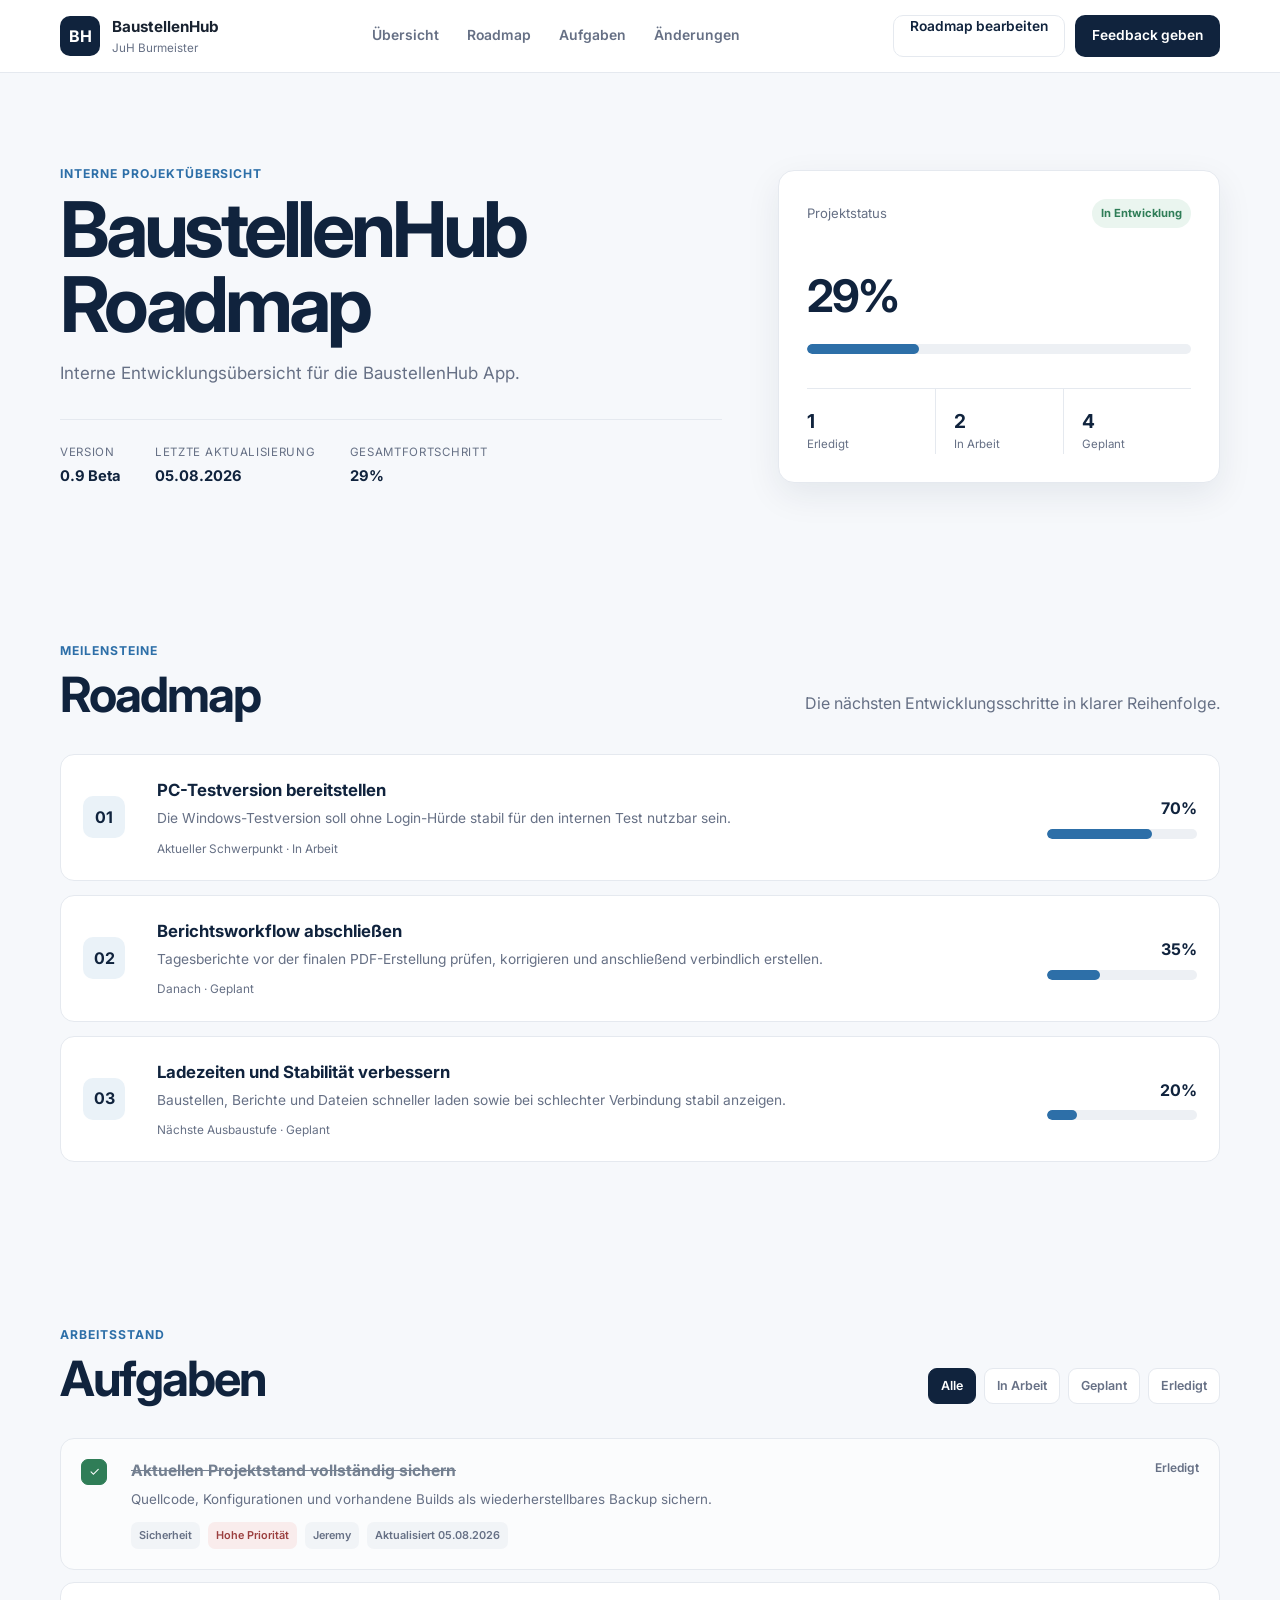
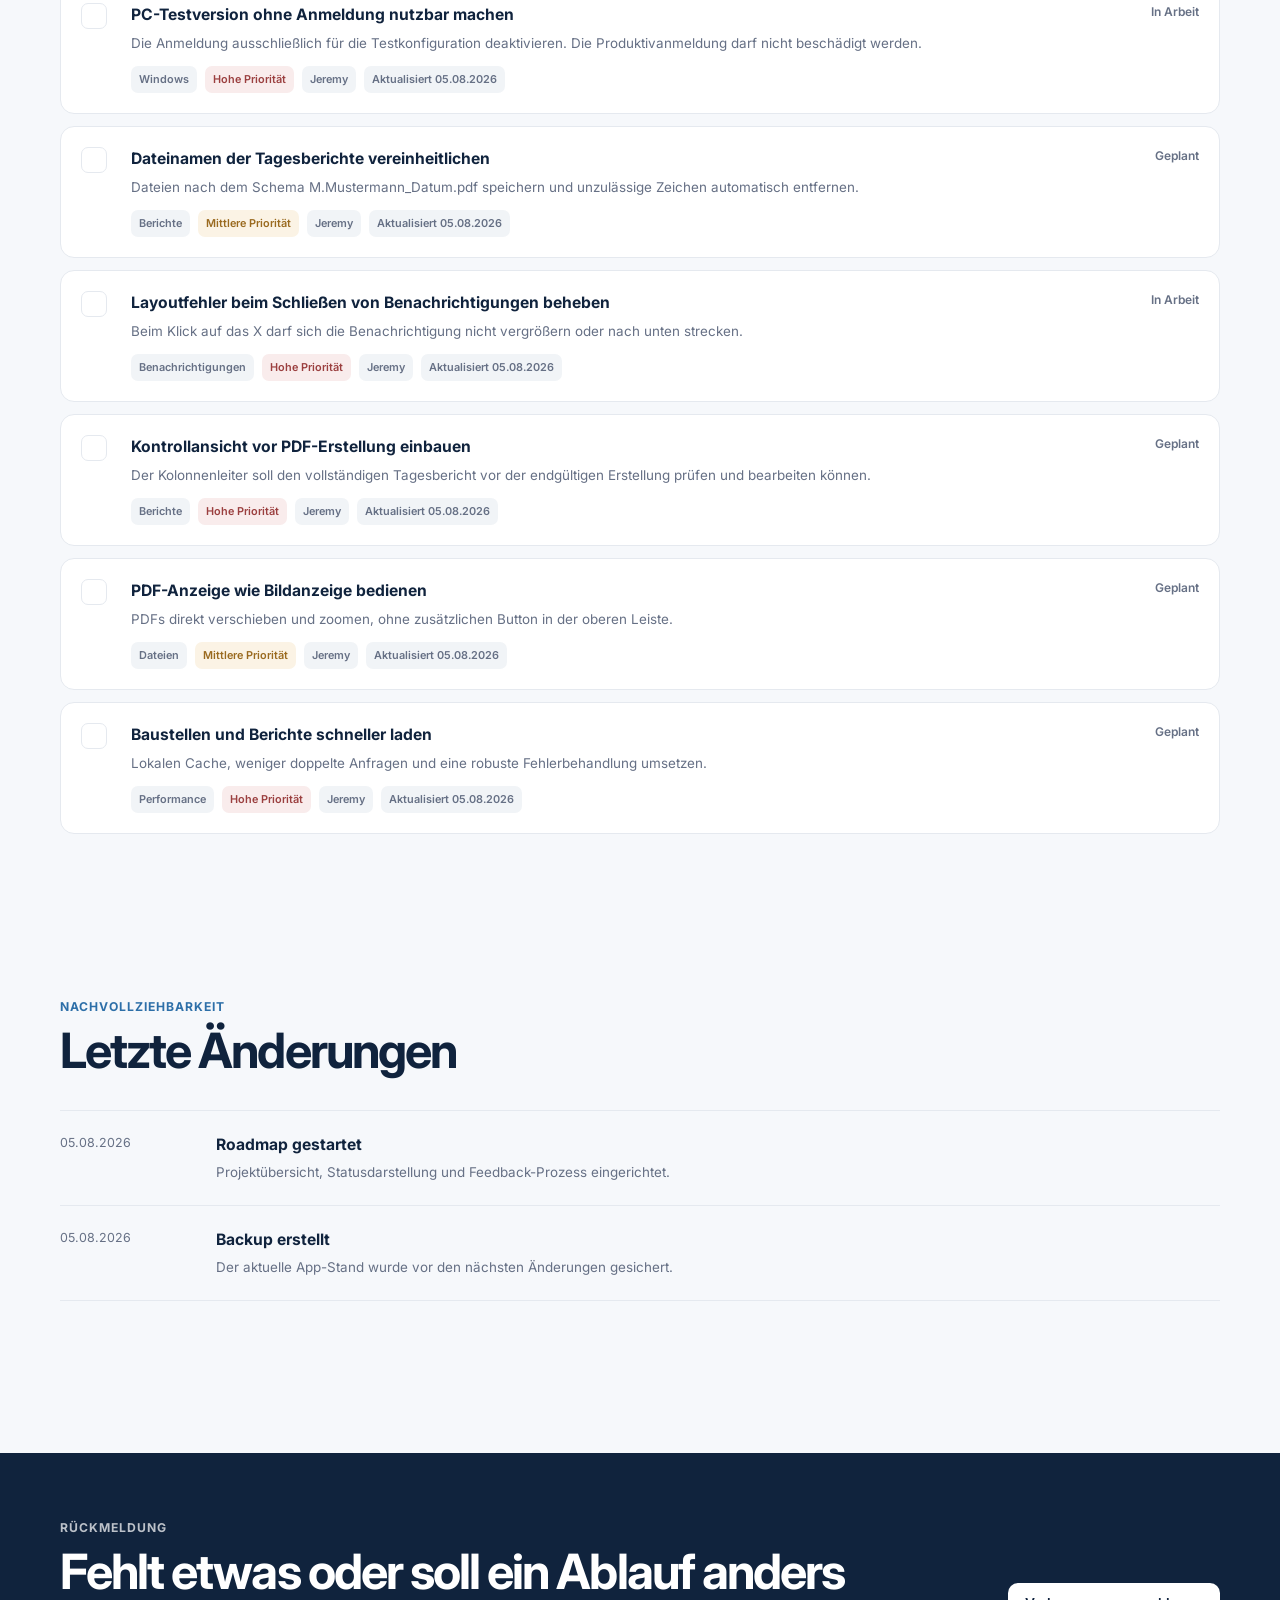
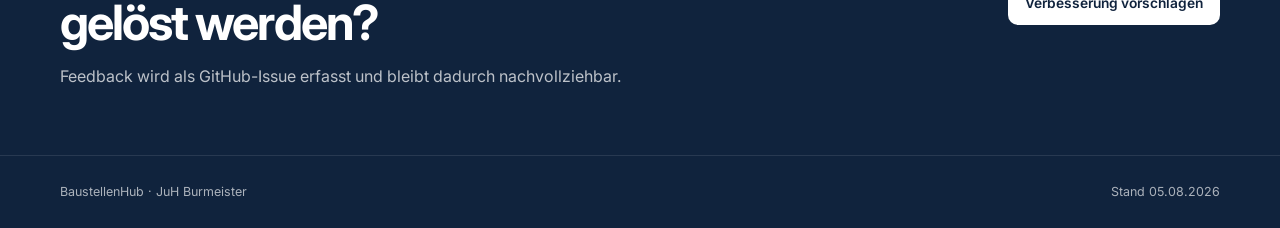
==== commit 75197bfd: "V0.2.0" ====
--- a/index.html
+++ b/index.html
@@ -1,536 +1,157 @@
-<!DOCTYPE html>
-<html lang="de" data-theme="dark">
+<!doctype html>
+<html lang="de">
 <head>
-  <meta charset="UTF-8" />
-  <meta name="viewport" content="width=device-width, initial-scale=1.0" />
-  <meta name="description" content="BaustellenHub Entwicklungs-Roadmap für JuH Burmeister" />
-  <meta name="theme-color" content="#07111f" />
-  <title>BaustellenHub – Entwicklungs-Roadmap</title>
-
+  <meta charset="utf-8">
+  <meta name="viewport" content="width=device-width, initial-scale=1">
+  <meta name="description" content="BaustellenHub Roadmap">
+  <title>BaustellenHub – Roadmap</title>
   <link rel="preconnect" href="https://fonts.googleapis.com">
   <link rel="preconnect" href="https://fonts.gstatic.com" crossorigin>
-  <link href="https://fonts.googleapis.com/css2?family=Inter:wght@400;500;600;700;800&display=swap" rel="stylesheet">
-  <link rel="stylesheet" href="styles.css" />
+  <link href="https://fonts.googleapis.com/css2?family=Inter:wght@400;500;600;700&display=swap" rel="stylesheet">
+  <link rel="stylesheet" href="styles.css">
 </head>
 <body>
-  <div class="page-glow page-glow--one"></div>
-  <div class="page-glow page-glow--two"></div>
+  <header class="site-header">
+    <div class="container header-inner">
+      <a href="#" class="brand">
+        <span class="brand-mark">BH</span>
+        <span>
+          <strong>BaustellenHub</strong>
+          <small>JuH Burmeister</small>
+        </span>
+      </a>
 
-  <header class="topbar shell">
-    <a class="brand" href="#top" aria-label="Zur Startseite">
-      <div class="brand-mark">BH</div>
-      <div>
-        <strong>BaustellenHub</strong>
-        <span>JuH Burmeister</span>
+      <nav class="main-nav">
+        <a href="#uebersicht">Übersicht</a>
+        <a href="#roadmap">Roadmap</a>
+        <a href="#aufgaben">Aufgaben</a>
+        <a href="#aenderungen">Änderungen</a>
+      </nav>
+
+      <div class="header-actions">
+        <a class="button button-secondary" id="editRoadmapLink" href="editor.html">Roadmap bearbeiten</a>
+        <button class="button button-primary" id="feedbackButton" type="button">Feedback geben</button>
       </div>
-    </a>
-
-    <nav class="nav" aria-label="Hauptnavigation">
-      <a href="#roadmap">Roadmap</a>
-      <a href="#aufgaben">Aufgaben</a>
-      <a href="#probleme">Probleme</a>
-      <a href="#feedback">Feedback</a>
-    </nav>
-
-    <div class="topbar-actions">
-      <button class="icon-button" id="themeToggle" type="button" aria-label="Farbschema wechseln">
-        <span class="theme-icon">☼</span>
-      </button>
-      <button class="button button--primary" id="openFeedbackTop" type="button">
-        Feedback geben
-      </button>
     </div>
   </header>
 
-  <main id="top">
-    <section class="hero shell">
-      <div class="hero-copy reveal">
-        <div class="eyebrow">
-          <span class="status-dot"></span>
-          Aktive Entwicklung
-        </div>
-
-        <h1>
-          Die digitale Zukunft
-          <span>unserer Baustellen.</span>
-        </h1>
-
-        <p class="hero-text">
-          Transparente Entwicklungsübersicht für die BaustellenHub App von JuH Burmeister.
-          Fortschritt, nächste Schritte, bekannte Probleme und Feedback an einem Ort.
-        </p>
-
-        <div class="hero-actions">
-          <a class="button button--primary button--large" href="#roadmap">Roadmap ansehen</a>
-          <button class="button button--ghost button--large" id="openFeedbackHero" type="button">
-            Verbesserung vorschlagen
-          </button>
-        </div>
-
+  <main>
+    <section class="hero container" id="uebersicht">
+      <div class="hero-copy">
+        <p class="eyebrow">Interne Projektübersicht</p>
+        <h1>BaustellenHub Roadmap</h1>
+        <p class="lead" id="projectSummary"></p>
         <div class="hero-meta">
           <div>
-            <span>Aktuelle Version</span>
-            <strong>v0.9 Beta</strong>
+            <span>Version</span>
+            <strong id="projectVersion">–</strong>
           </div>
           <div>
-            <span>Letztes Update</span>
-            <strong>05.08.2026</strong>
+            <span>Letzte Aktualisierung</span>
+            <strong id="projectUpdated">–</strong>
           </div>
           <div>
-            <span>Ziel</span>
-            <strong>Produktivtest</strong>
+            <span>Gesamtfortschritt</span>
+            <strong id="overallProgress">–</strong>
           </div>
         </div>
       </div>
 
-      <div class="hero-visual reveal">
-        <div class="dashboard-card glass">
-          <div class="dashboard-card__header">
-            <div>
-              <span class="muted-label">Gesamtfortschritt</span>
-              <h2>BaustellenHub</h2>
-            </div>
-            <span class="badge badge--success">Im Plan</span>
-          </div>
+      <aside class="status-panel">
+        <div class="status-panel-head">
+          <span>Projektstatus</span>
+          <span class="status-chip status-chip-active">In Entwicklung</span>
+        </div>
+        <div class="progress-large">
+          <div class="progress-large-value" id="overallProgressLarge">0%</div>
+          <div class="progress-track"><span id="overallProgressBar"></span></div>
+        </div>
+        <div class="status-counts">
+          <div><strong id="countDone">0</strong><span>Erledigt</span></div>
+          <div><strong id="countProgress">0</strong><span>In Arbeit</span></div>
+          <div><strong id="countPlanned">0</strong><span>Geplant</span></div>
+        </div>
+      </aside>
+    </section>
 
-          <div class="progress-layout">
-            <div class="progress-ring" style="--progress: 68;">
-              <div class="progress-ring__inner">
-                <strong>68%</strong>
-                <span>abgeschlossen</span>
-              </div>
-            </div>
+    <section class="section container" id="roadmap">
+      <div class="section-head">
+        <div>
+          <p class="eyebrow">Meilensteine</p>
+          <h2>Roadmap</h2>
+        </div>
+        <p>Die nächsten Entwicklungsschritte in klarer Reihenfolge.</p>
+      </div>
+      <div class="milestone-list" id="milestoneList"></div>
+    </section>
 
-            <div class="quality-list">
-              <div class="quality-row">
-                <span>Grundsystem</span>
-                <strong>100%</strong>
-              </div>
-              <div class="mini-progress"><span style="width:100%"></span></div>
-
-              <div class="quality-row">
-                <span>PDF-System</span>
-                <strong>82%</strong>
-              </div>
-              <div class="mini-progress"><span style="width:82%"></span></div>
-
-              <div class="quality-row">
-                <span>Performance</span>
-                <strong>58%</strong>
-              </div>
-              <div class="mini-progress"><span style="width:58%"></span></div>
-
-              <div class="quality-row">
-                <span>Stabilität</span>
-                <strong>71%</strong>
-              </div>
-              <div class="mini-progress"><span style="width:71%"></span></div>
-            </div>
-          </div>
-
-          <div class="dashboard-footer">
-            <span>Nächster Meilenstein</span>
-            <strong>PC-Testversion stabil bereitstellen</strong>
-          </div>
+    <section class="section container" id="aufgaben">
+      <div class="section-head">
+        <div>
+          <p class="eyebrow">Arbeitsstand</p>
+          <h2>Aufgaben</h2>
         </div>
-
-        <div class="floating-card floating-card--one">
-          <span>✓</span>
-          Backup-Stand gesichert
-        </div>
-
-        <div class="floating-card floating-card--two">
-          <span>→</span>
-          Chef-Feedback integrieren
+        <div class="filters" id="filters">
+          <button class="filter active" data-filter="all">Alle</button>
+          <button class="filter" data-filter="in_progress">In Arbeit</button>
+          <button class="filter" data-filter="planned">Geplant</button>
+          <button class="filter" data-filter="done">Erledigt</button>
         </div>
       </div>
+      <div class="task-list" id="taskList"></div>
     </section>
 
-    <section class="metrics shell section">
-      <article class="metric-card reveal">
-        <span>Projektstatus</span>
-        <strong>Entwicklung läuft</strong>
-        <small class="positive">● Stabiler Fortschritt</small>
-      </article>
-      <article class="metric-card reveal">
-        <span>Offene Aufgaben</span>
-        <strong>7</strong>
-        <small>3 mit hoher Priorität</small>
-      </article>
-      <article class="metric-card reveal">
-        <span>Erledigte Bereiche</span>
-        <strong>12</strong>
-        <small>Grundsystem steht</small>
-      </article>
-      <article class="metric-card reveal">
-        <span>Nächste Abnahme</span>
-        <strong>PC-Test</strong>
-        <small>Interner Praxistest</small>
-      </article>
+    <section class="section container" id="aenderungen">
+      <div class="section-head">
+        <div>
+          <p class="eyebrow">Nachvollziehbarkeit</p>
+          <h2>Letzte Änderungen</h2>
+        </div>
+      </div>
+      <div class="changelog" id="changelog"></div>
     </section>
 
-    <section class="section shell" id="roadmap">
-      <div class="section-heading reveal">
+    <section class="feedback-callout">
+      <div class="container feedback-inner">
         <div>
-          <span class="section-kicker">Entwicklungsplan</span>
-          <h2>Roadmap</h2>
+          <p class="eyebrow light">Rückmeldung</p>
+          <h2>Fehlt etwas oder soll ein Ablauf anders gelöst werden?</h2>
+          <p>Feedback wird als GitHub-Issue erfasst und bleibt dadurch nachvollziehbar.</p>
         </div>
-        <p>
-          Die Roadmap zeigt, welche Bereiche bereits stehen, woran aktuell gearbeitet wird
-          und welche Erweiterungen anschließend folgen.
-        </p>
-      </div>
-
-      <div class="roadmap">
-        <article class="roadmap-item roadmap-item--done reveal">
-          <div class="roadmap-marker">✓</div>
-          <div class="roadmap-content">
-            <div class="roadmap-header">
-              <div>
-                <span class="phase">Phase 1</span>
-                <h3>Grundsystem & Projektstruktur</h3>
-              </div>
-              <span class="badge badge--success">Abgeschlossen</span>
-            </div>
-            <p>
-              Technische Basis, Rollenstruktur, Plattformaufteilung und zentrale Projektorganisation.
-            </p>
-            <div class="tag-list">
-              <span>Windows</span><span>Android</span><span>Flutter</span><span>Rollen</span>
-            </div>
-          </div>
-        </article>
-
-        <article class="roadmap-item roadmap-item--done reveal">
-          <div class="roadmap-marker">✓</div>
-          <div class="roadmap-content">
-            <div class="roadmap-header">
-              <div>
-                <span class="phase">Phase 2</span>
-                <h3>OneDrive & Baustellenstruktur</h3>
-              </div>
-              <span class="badge badge--success">Abgeschlossen</span>
-            </div>
-            <p>
-              Baustellen, Ordner, Berichte und Dateien werden über die vorhandene Firmenstruktur angebunden.
-            </p>
-            <div class="tag-list">
-              <span>OneDrive</span><span>Ordnererkennung</span><span>Dateien</span>
-            </div>
-          </div>
-        </article>
-
-        <article class="roadmap-item roadmap-item--active reveal">
-          <div class="roadmap-marker">03</div>
-          <div class="roadmap-content">
-            <div class="roadmap-header">
-              <div>
-                <span class="phase">Phase 3</span>
-                <h3>Berichte & PDF-System</h3>
-              </div>
-              <span class="badge badge--active">In Arbeit · 82%</span>
-            </div>
-            <p>
-              Tagesberichte, Teilaufmaße, Vorschau, Unterschriften, Dateibenennung und PDF-Darstellung.
-            </p>
-            <div class="detail-progress"><span style="width:82%"></span></div>
-            <div class="check-grid">
-              <span class="done">✓ PDF-Erstellung</span>
-              <span class="done">✓ HNE-Vorlagen</span>
-              <span class="working">→ Kontrollansicht</span>
-              <span class="working">→ PDF-Zoom & Verschieben</span>
-            </div>
-          </div>
-        </article>
-
-        <article class="roadmap-item roadmap-item--active reveal">
-          <div class="roadmap-marker">04</div>
-          <div class="roadmap-content">
-            <div class="roadmap-header">
-              <div>
-                <span class="phase">Phase 4</span>
-                <h3>Performance & Stabilität</h3>
-              </div>
-              <span class="badge badge--active">In Arbeit · 58%</span>
-            </div>
-            <p>
-              Schnellere Baustellenlisten, lokaler Cache, bessere Synchronisation und stabile Fehlerbehandlung.
-            </p>
-            <div class="detail-progress"><span style="width:58%"></span></div>
-            <div class="check-grid">
-              <span class="working">→ Ladezeiten</span>
-              <span class="working">→ Offline-Cache</span>
-              <span>○ Retry-Logik</span>
-              <span>○ Synchronisation</span>
-            </div>
-          </div>
-        </article>
-
-        <article class="roadmap-item reveal">
-          <div class="roadmap-marker">05</div>
-          <div class="roadmap-content">
-            <div class="roadmap-header">
-              <div>
-                <span class="phase">Phase 5</span>
-                <h3>Benachrichtigungen & Freigaben</h3>
-              </div>
-              <span class="badge">Geplant</span>
-            </div>
-            <p>
-              Saubere Benachrichtigungen, Prüfung automatischer Berichte und nachvollziehbare Freigaben.
-            </p>
-            <div class="tag-list">
-              <span>Desktop</span><span>Tablet</span><span>Freigaben</span>
-            </div>
-          </div>
-        </article>
-
-        <article class="roadmap-item reveal">
-          <div class="roadmap-marker">06</div>
-          <div class="roadmap-content">
-            <div class="roadmap-header">
-              <div>
-                <span class="phase">Phase 6</span>
-                <h3>Materialverwaltung & Bauhof</h3>
-              </div>
-              <span class="badge">Geplant</span>
-            </div>
-            <p>
-              Zentrale Erfassung von Bauzäunen, Gittern, Füßen, Paletten, Baken und weiterem Material.
-            </p>
-            <div class="tag-list">
-              <span>Bestand</span><span>Kontrolle</span><span>Datenbank</span>
-            </div>
-          </div>
-        </article>
-
-        <article class="roadmap-item reveal">
-          <div class="roadmap-marker">07</div>
-          <div class="roadmap-content">
-            <div class="roadmap-header">
-              <div>
-                <span class="phase">Phase 7</span>
-                <h3>Admin-Dashboard & Auswertung</h3>
-              </div>
-              <span class="badge">Später</span>
-            </div>
-            <p>
-              Rollenverwaltung, Einladungen, Statistiken, Gerätekontrolle und zentrale Administration.
-            </p>
-            <div class="tag-list">
-              <span>Admin</span><span>Statistik</span><span>Kontrolle</span>
-            </div>
-          </div>
-        </article>
-      </div>
-    </section>
-
-    <section class="section shell" id="aufgaben">
-      <div class="section-heading reveal">
-        <div>
-          <span class="section-kicker">Aktueller Fokus</span>
-          <h2>Aufgabenübersicht</h2>
-        </div>
-        <p>Die derzeit wichtigsten Punkte bis zur stabilen PC-Testversion.</p>
-      </div>
-
-      <div class="kanban">
-        <div class="kanban-column reveal">
-          <div class="kanban-title">
-            <span class="kanban-dot kanban-dot--planned"></span>
-            Geplant
-            <strong>2</strong>
-          </div>
-
-          <article class="task-card">
-            <span class="priority priority--medium">Mittel</span>
-            <h3>PDFs wie Bilder bedienen</h3>
-            <p>Zoom, Verschieben und direkte Anzeige ohne zusätzlichen Button.</p>
-            <div class="task-footer"><span>PDF-System</span><span>Phase 3</span></div>
-          </article>
-
-          <article class="task-card">
-            <span class="priority priority--low">Normal</span>
-            <h3>Dateinamen vereinheitlichen</h3>
-            <p>Format: M.Mustermann_Datum.pdf</p>
-            <div class="task-footer"><span>Berichte</span><span>Phase 3</span></div>
-          </article>
-        </div>
-
-        <div class="kanban-column reveal">
-          <div class="kanban-title">
-            <span class="kanban-dot kanban-dot--active"></span>
-            In Arbeit
-            <strong>3</strong>
-          </div>
-
-          <article class="task-card task-card--featured">
-            <span class="priority priority--high">Hoch</span>
-            <h3>PC-Testversion fertigstellen</h3>
-            <p>Testzugang ohne Anmeldung ermöglichen, ohne das Produktivsystem zu beschädigen.</p>
-            <div class="task-footer"><span>Windows</span><span>Priorität 1</span></div>
-          </article>
-
-          <article class="task-card">
-            <span class="priority priority--high">Hoch</span>
-            <h3>Ladezeiten reduzieren</h3>
-            <p>Baustellen und Berichte schneller, stabiler und gecacht laden.</p>
-            <div class="task-footer"><span>Performance</span><span>Phase 4</span></div>
-          </article>
-
-          <article class="task-card">
-            <span class="priority priority--medium">Mittel</span>
-            <h3>Kontrollansicht einbauen</h3>
-            <p>Kolonnenleiter prüft den Tagesbericht vor der finalen PDF-Erstellung.</p>
-            <div class="task-footer"><span>Workflow</span><span>Phase 3</span></div>
-          </article>
-        </div>
-
-        <div class="kanban-column reveal">
-          <div class="kanban-title">
-            <span class="kanban-dot kanban-dot--testing"></span>
-            Prüfung
-            <strong>1</strong>
-          </div>
-
-          <article class="task-card">
-            <span class="priority priority--medium">Test</span>
-            <h3>Benachrichtigungsfenster</h3>
-            <p>Fehler beim Schließen per X reproduzieren und auf mehreren Auflösungen testen.</p>
-            <div class="task-footer"><span>UI</span><span>Windows</span></div>
-          </article>
-        </div>
-
-        <div class="kanban-column reveal">
-          <div class="kanban-title">
-            <span class="kanban-dot kanban-dot--done"></span>
-            Erledigt
-            <strong>1</strong>
-          </div>
-
-          <article class="task-card">
-            <span class="priority priority--done">Erledigt</span>
-            <h3>Projekt-Backup</h3>
-            <p>Aktueller Stand vor den nächsten Änderungen vollständig gesichert.</p>
-            <div class="task-footer"><span>Sicherheit</span><span>Backup</span></div>
-          </article>
-        </div>
-      </div>
-    </section>
-
-    <section class="section shell" id="probleme">
-      <div class="section-heading reveal">
-        <div>
-          <span class="section-kicker">Transparenz</span>
-          <h2>Bekannte Probleme</h2>
-        </div>
-        <p>Aktuelle technische Punkte, die vor dem Produktiveinsatz zuverlässig gelöst werden müssen.</p>
-      </div>
-
-      <div class="issue-grid">
-        <article class="issue-card reveal">
-          <div class="issue-topline">
-            <span class="issue-icon">!</span>
-            <span class="priority priority--high">Hoch</span>
-          </div>
-          <h3>Anmeldung in der PC-Testversion</h3>
-          <p>Die Testversion kann aktuell nicht genutzt werden, da der Login blockiert.</p>
-          <div class="issue-status"><span></span> In Bearbeitung</div>
-        </article>
-
-        <article class="issue-card reveal">
-          <div class="issue-topline">
-            <span class="issue-icon">↕</span>
-            <span class="priority priority--medium">Mittel</span>
-          </div>
-          <h3>Benachrichtigung verzieht sich</h3>
-          <p>Beim Klick auf das X wächst die Benachrichtigung und streckt sich nach unten.</p>
-          <div class="issue-status"><span></span> Analyse läuft</div>
-        </article>
-
-        <article class="issue-card reveal">
-          <div class="issue-topline">
-            <span class="issue-icon">⏱</span>
-            <span class="priority priority--high">Hoch</span>
-          </div>
-          <h3>Langsame Ladezeiten</h3>
-          <p>Baustellen und Berichte laden zu langsam und bei schwacher Verbindung instabil.</p>
-          <div class="issue-status"><span></span> Optimierung geplant</div>
-        </article>
-      </div>
-    </section>
-
-    <section class="section shell">
-      <div class="vision-card reveal">
-        <div>
-          <span class="section-kicker">Zielbild</span>
-          <h2>Eine App, die den Baustellenalltag wirklich einfacher macht.</h2>
-          <p>
-            Weniger Papier, weniger Suchaufwand, schnellere Berichte, bessere Übersicht
-            und klare Abläufe für Kolonnen, Bauleiter und Verwaltung.
-          </p>
-        </div>
-        <div class="vision-points">
-          <span>✓ Schnell und stabil</span>
-          <span>✓ Einfach auf Tablet und PC</span>
-          <span>✓ Klare Freigabeprozesse</span>
-          <span>✓ Zentrale Baustellenstruktur</span>
-          <span>✓ Nachvollziehbare Dokumentation</span>
-          <span>✓ Erweiterbar für neue Abläufe</span>
-        </div>
-      </div>
-    </section>
-
-    <section class="section shell" id="feedback">
-      <div class="feedback-section reveal">
-        <div>
-          <span class="section-kicker">Direkte Rückmeldung</span>
-          <h2>Ihre Meinung fließt direkt in die Entwicklung ein.</h2>
-          <p>
-            Verbesserungswünsche, fehlende Funktionen oder Hinweise zu bestehenden Abläufen
-            können hier schnell weitergegeben werden.
-          </p>
-        </div>
-        <button class="button button--light button--large" id="openFeedbackBottom" type="button">
-          Feedback oder Idee senden
-        </button>
+        <button class="button button-light" id="feedbackButtonBottom" type="button">Verbesserung vorschlagen</button>
       </div>
     </section>
   </main>
 
-  <footer class="footer shell">
-    <div class="brand">
-      <div class="brand-mark">BH</div>
-      <div>
-        <strong>BaustellenHub</strong>
-        <span>Entwickelt für JuH Burmeister</span>
-      </div>
+  <footer class="site-footer">
+    <div class="container footer-inner">
+      <span>BaustellenHub · JuH Burmeister</span>
+      <span id="footerUpdated"></span>
     </div>
-    <p>Interne Projektübersicht · Stand 05.08.2026</p>
   </footer>
 
-  <dialog class="feedback-modal" id="feedbackModal">
-    <form method="dialog" class="feedback-form" id="feedbackForm">
-      <div class="modal-header">
+  <dialog id="feedbackDialog">
+    <form method="dialog" class="dialog-card" id="feedbackForm">
+      <div class="dialog-head">
         <div>
-          <span class="section-kicker">Feedback</span>
+          <p class="eyebrow">Feedback</p>
           <h2>Verbesserung vorschlagen</h2>
         </div>
-        <button class="icon-button" id="closeFeedback" value="cancel" type="submit" aria-label="Fenster schließen">×</button>
+        <button class="dialog-close" value="cancel" aria-label="Schließen">×</button>
       </div>
 
       <label>
-        Ihr Name
-        <input type="text" id="feedbackName" placeholder="Vor- und Nachname" />
+        Titel
+        <input id="feedbackTitle" type="text" placeholder="Kurze Zusammenfassung">
       </label>
 
       <label>
         Bereich
         <select id="feedbackArea">
           <option>Allgemein</option>
-          <option>PC-Version</option>
-          <option>Tablet-Version</option>
-          <option>Tagesberichte</option>
+          <option>Windows-App</option>
+          <option>Tablet-App</option>
+          <option>Berichte</option>
           <option>PDFs</option>
           <option>Benachrichtigungen</option>
           <option>Performance</option>
@@ -539,33 +160,23 @@
       </label>
 
       <label>
-        Priorität
-        <select id="feedbackPriority">
-          <option>Niedrig</option>
-          <option selected>Mittel</option>
-          <option>Hoch</option>
-          <option>Dringend</option>
-        </select>
+        Beschreibung
+        <textarea id="feedbackText" rows="7" placeholder="Was sollte geändert oder ergänzt werden?"></textarea>
       </label>
 
-      <label>
-        Feedback oder Verbesserungsvorschlag
-        <textarea id="feedbackMessage" rows="6" placeholder="Was sollte verbessert, ergänzt oder anders gelöst werden?"></textarea>
-      </label>
-
-      <div class="modal-actions">
-        <button class="button button--ghost" value="cancel" type="submit">Abbrechen</button>
-        <button class="button button--primary" id="sendFeedback" type="button">Als E-Mail senden</button>
+      <div class="dialog-actions">
+        <button class="button button-secondary" value="cancel">Abbrechen</button>
+        <button class="button button-primary" id="createIssueButton" type="button">Als GitHub-Issue öffnen</button>
       </div>
 
-      <p class="form-note">
-        Die Rückmeldung wird über das E-Mail-Programm des Geräts versendet.
+      <p class="dialog-note">
+        Für GitHub-Feedback ist ein GitHub-Konto erforderlich. Alternativ kann die Rückmeldung per E-Mail geöffnet werden.
       </p>
+      <button class="text-button" id="emailFeedbackButton" type="button">Stattdessen per E-Mail senden</button>
     </form>
   </dialog>
 
-  <div class="toast" id="toast">Feedback wird vorbereitet …</div>
-
+  <script src="config.js"></script>
   <script src="script.js"></script>
 </body>
 </html>
--- a/styles.css
+++ b/styles.css
@@ -1,122 +1,61 @@
+
 :root {
-  --bg: #07111f;
-  --bg-soft: #0b1728;
-  --surface: rgba(16, 30, 49, 0.72);
-  --surface-strong: #101d30;
-  --surface-hover: #15263d;
-  --text: #f5f8fc;
-  --text-soft: #a6b4c7;
-  --text-faint: #738299;
-  --line: rgba(255,255,255,0.09);
-  --line-strong: rgba(255,255,255,0.16);
-  --accent: #48a9ff;
-  --accent-strong: #2587e4;
-  --accent-soft: rgba(72, 169, 255, 0.14);
-  --success: #49d69b;
-  --warning: #f5ba5f;
-  --danger: #ff7b87;
-  --shadow: 0 30px 80px rgba(0,0,0,0.35);
-  --radius-xl: 30px;
-  --radius-lg: 22px;
-  --radius-md: 16px;
-  --shell: min(1180px, calc(100% - 40px));
-}
-
-html[data-theme="light"] {
-  --bg: #f4f7fb;
-  --bg-soft: #edf2f8;
-  --surface: rgba(255,255,255,0.78);
-  --surface-strong: #ffffff;
-  --surface-hover: #f1f5fa;
-  --text: #111b29;
-  --text-soft: #536174;
-  --text-faint: #7b8898;
-  --line: rgba(16, 32, 54, 0.09);
-  --line-strong: rgba(16, 32, 54, 0.16);
-  --accent-soft: rgba(37, 135, 228, 0.10);
-  --shadow: 0 30px 80px rgba(41, 63, 89, 0.16);
-}
-
-* {
-  box-sizing: border-box;
-}
-
-html {
-  scroll-behavior: smooth;
-}
+  --navy: #10233d;
+  --navy-2: #183754;
+  --blue: #2d6fa8;
+  --blue-soft: #eaf2f8;
+  --green: #2f7d57;
+  --green-soft: #eaf5ef;
+  --amber: #9a6a1f;
+  --amber-soft: #fbf3e5;
+  --red: #9b3f3f;
+  --red-soft: #f9ecec;
+  --text: #182230;
+  --muted: #667085;
+  --line: #e5e9ef;
+  --surface: #ffffff;
+  --background: #f6f8fb;
+  --shadow: 0 12px 35px rgba(16, 35, 61, 0.08);
+  --radius: 16px;
+  --container: min(1160px, calc(100% - 40px));
+}
+
+* { box-sizing: border-box; }
+
+html { scroll-behavior: smooth; }
 
 body {
   margin: 0;
-  min-width: 320px;
-  font-family: "Inter", system-ui, sans-serif;
+  font-family: Inter, system-ui, sans-serif;
   color: var(--text);
-  background:
-    radial-gradient(circle at 20% 0%, rgba(50, 130, 255, 0.12), transparent 32%),
-    linear-gradient(180deg, var(--bg) 0%, var(--bg-soft) 100%);
-  line-height: 1.6;
-  overflow-x: hidden;
-}
-
-button,
-input,
-select,
-textarea {
-  font: inherit;
-}
-
-button,
-a {
-  -webkit-tap-highlight-color: transparent;
-}
-
-a {
-  color: inherit;
-  text-decoration: none;
-}
-
-.shell {
-  width: var(--shell);
+  background: var(--background);
+  line-height: 1.55;
+}
+
+button, input, select, textarea { font: inherit; }
+button, a { -webkit-tap-highlight-color: transparent; }
+a { color: inherit; text-decoration: none; }
+
+.container {
+  width: var(--container);
   margin-inline: auto;
 }
 
-.page-glow {
-  position: fixed;
-  width: 420px;
-  height: 420px;
-  border-radius: 50%;
-  filter: blur(120px);
-  opacity: 0.18;
-  pointer-events: none;
-  z-index: -1;
-}
-
-.page-glow--one {
-  background: #0e7ce8;
-  top: 10%;
-  left: -220px;
-}
-
-.page-glow--two {
-  background: #0fd3bd;
-  top: 54%;
-  right: -260px;
-}
-
-.topbar {
+.site-header {
   position: sticky;
-  top: 14px;
-  z-index: 50;
+  top: 0;
+  z-index: 30;
+  background: rgba(255,255,255,.94);
+  border-bottom: 1px solid var(--line);
+  backdrop-filter: blur(16px);
+}
+
+.header-inner {
+  min-height: 72px;
   display: flex;
   align-items: center;
   justify-content: space-between;
   gap: 24px;
-  margin-top: 14px;
-  padding: 12px 14px 12px 16px;
-  background: color-mix(in srgb, var(--surface-strong) 84%, transparent);
-  border: 1px solid var(--line);
-  border-radius: 20px;
-  backdrop-filter: blur(24px);
-  box-shadow: 0 16px 50px rgba(0,0,0,0.16);
 }
 
 .brand {
@@ -126,1044 +65,575 @@
 }
 
 .brand-mark {
+  width: 40px;
+  height: 40px;
   display: grid;
   place-items: center;
+  border-radius: 10px;
+  background: var(--navy);
+  color: white;
+  font-weight: 700;
+}
+
+.brand strong, .brand small { display: block; }
+.brand strong { font-size: .95rem; }
+.brand small { color: var(--muted); font-size: .73rem; }
+
+.main-nav {
+  display: flex;
+  gap: 28px;
+  color: var(--muted);
+  font-size: .87rem;
+  font-weight: 600;
+}
+
+.main-nav a:hover { color: var(--navy); }
+
+.header-actions {
+  display: flex;
+  gap: 10px;
+}
+
+.button {
+  min-height: 42px;
+  padding: 0 16px;
+  border-radius: 10px;
+  border: 1px solid transparent;
+  cursor: pointer;
+  font-weight: 600;
+  font-size: .86rem;
+}
+
+.button-primary {
+  background: var(--navy);
+  color: white;
+}
+
+.button-secondary {
+  background: white;
+  color: var(--navy);
+  border-color: var(--line);
+}
+
+.button-light {
+  background: white;
+  color: var(--navy);
+}
+
+.hero {
+  display: grid;
+  grid-template-columns: 1.2fr .8fr;
+  gap: 56px;
+  align-items: center;
+  padding-top: 92px;
+  padding-bottom: 72px;
+}
+
+.eyebrow {
+  margin: 0 0 8px;
+  color: var(--blue);
+  font-size: .76rem;
+  font-weight: 700;
+  text-transform: uppercase;
+  letter-spacing: .08em;
+}
+
+.eyebrow.light { color: rgba(255,255,255,.72); }
+
+h1, h2, h3, p { margin-top: 0; }
+
+h1 {
+  margin-bottom: 18px;
+  color: var(--navy);
+  font-size: clamp(3rem, 6vw, 5.4rem);
+  line-height: .98;
+  letter-spacing: -.055em;
+}
+
+h2 {
+  margin-bottom: 0;
+  color: var(--navy);
+  font-size: clamp(2rem, 3.8vw, 3.2rem);
+  letter-spacing: -.04em;
+  line-height: 1.05;
+}
+
+.lead {
+  max-width: 700px;
+  color: var(--muted);
+  font-size: 1.06rem;
+}
+
+.hero-meta {
+  display: flex;
+  flex-wrap: wrap;
+  gap: 34px;
+  margin-top: 32px;
+  padding-top: 24px;
+  border-top: 1px solid var(--line);
+}
+
+.hero-meta span,
+.hero-meta strong { display: block; }
+
+.hero-meta span {
+  color: var(--muted);
+  font-size: .72rem;
+  text-transform: uppercase;
+  letter-spacing: .06em;
+}
+
+.hero-meta strong {
+  margin-top: 4px;
+  color: var(--navy);
+  font-size: .92rem;
+}
+
+.status-panel {
+  padding: 28px;
+  border: 1px solid var(--line);
+  border-radius: var(--radius);
+  background: white;
+  box-shadow: var(--shadow);
+}
+
+.status-panel-head {
+  display: flex;
+  align-items: center;
+  justify-content: space-between;
+  color: var(--muted);
+  font-size: .82rem;
+}
+
+.status-chip {
+  padding: 6px 9px;
+  border-radius: 999px;
+  font-size: .7rem;
+  font-weight: 700;
+}
+
+.status-chip-active {
+  color: var(--green);
+  background: var(--green-soft);
+}
+
+.progress-large { margin: 34px 0; }
+
+.progress-large-value {
+  margin-bottom: 12px;
+  color: var(--navy);
+  font-size: 2.8rem;
+  font-weight: 700;
+  letter-spacing: -.05em;
+}
+
+.progress-track {
+  height: 10px;
+  overflow: hidden;
+  border-radius: 999px;
+  background: #edf0f4;
+}
+
+.progress-track span {
+  display: block;
+  height: 100%;
+  width: 0;
+  border-radius: inherit;
+  background: var(--blue);
+  transition: width .45s ease;
+}
+
+.status-counts {
+  display: grid;
+  grid-template-columns: repeat(3, 1fr);
+  border-top: 1px solid var(--line);
+}
+
+.status-counts div {
+  padding-top: 18px;
+}
+
+.status-counts div + div {
+  padding-left: 18px;
+  border-left: 1px solid var(--line);
+}
+
+.status-counts strong,
+.status-counts span { display: block; }
+
+.status-counts strong {
+  color: var(--navy);
+  font-size: 1.2rem;
+}
+
+.status-counts span {
+  color: var(--muted);
+  font-size: .72rem;
+}
+
+.section { padding-block: 82px; }
+
+.section-head {
+  display: flex;
+  justify-content: space-between;
+  align-items: end;
+  gap: 40px;
+  margin-bottom: 34px;
+}
+
+.section-head > p {
+  max-width: 480px;
+  margin-bottom: 4px;
+  color: var(--muted);
+}
+
+.milestone-list {
+  display: grid;
+  gap: 14px;
+}
+
+.milestone {
+  display: grid;
+  grid-template-columns: 54px 1fr auto;
+  gap: 20px;
+  align-items: center;
+  padding: 22px;
+  border-radius: 14px;
+  border: 1px solid var(--line);
+  background: white;
+}
+
+.milestone-number {
   width: 42px;
   height: 42px;
-  border-radius: 13px;
-  background: linear-gradient(145deg, #5db6ff, #1678d0);
+  display: grid;
+  place-items: center;
+  border-radius: 10px;
+  color: var(--navy);
+  background: var(--blue-soft);
+  font-weight: 700;
+}
+
+.milestone h3 {
+  margin-bottom: 5px;
+  color: var(--navy);
+  font-size: 1.05rem;
+}
+
+.milestone p {
+  margin-bottom: 10px;
+  color: var(--muted);
+  font-size: .86rem;
+}
+
+.milestone-meta {
+  color: var(--muted);
+  font-size: .74rem;
+}
+
+.milestone-progress {
+  min-width: 150px;
+  text-align: right;
+}
+
+.milestone-progress strong {
+  display: block;
+  margin-bottom: 8px;
+  color: var(--navy);
+}
+
+.filters {
+  display: flex;
+  flex-wrap: wrap;
+  gap: 8px;
+}
+
+.filter {
+  min-height: 36px;
+  padding: 0 12px;
+  border: 1px solid var(--line);
+  border-radius: 9px;
+  background: white;
+  color: var(--muted);
+  cursor: pointer;
+  font-size: .78rem;
+  font-weight: 600;
+}
+
+.filter.active {
+  background: var(--navy);
+  border-color: var(--navy);
   color: white;
-  font-weight: 800;
-  letter-spacing: -0.04em;
-  box-shadow: 0 10px 28px rgba(37,135,228,0.35);
-}
-
-.brand strong,
-.brand span {
-  display: block;
-}
-
-.brand strong {
-  font-size: 0.96rem;
-}
-
-.brand span {
-  color: var(--text-faint);
-  font-size: 0.75rem;
-}
-
-.nav {
-  display: flex;
-  align-items: center;
-  gap: 28px;
-  color: var(--text-soft);
-  font-size: 0.88rem;
-  font-weight: 600;
-}
-
-.nav a {
-  transition: 0.25s ease;
-}
-
-.nav a:hover {
-  color: var(--text);
-}
-
-.topbar-actions {
-  display: flex;
-  align-items: center;
-  gap: 10px;
-}
-
-.button,
-.icon-button {
-  border: 0;
-  cursor: pointer;
-  transition: transform 0.22s ease, background 0.22s ease, border-color 0.22s ease, box-shadow 0.22s ease;
-}
-
-.button:hover,
-.icon-button:hover {
-  transform: translateY(-2px);
-}
-
-.button {
-  display: inline-flex;
-  align-items: center;
-  justify-content: center;
-  min-height: 44px;
-  padding: 0 18px;
-  border-radius: 13px;
-  font-weight: 700;
-  font-size: 0.88rem;
-}
-
-.button--large {
-  min-height: 52px;
-  padding-inline: 24px;
-  border-radius: 15px;
-}
-
-.button--primary {
-  color: #fff;
-  background: linear-gradient(135deg, #49acff, #1f7bd5);
-  box-shadow: 0 14px 34px rgba(31,123,213,0.3);
-}
-
-.button--primary:hover {
-  box-shadow: 0 18px 42px rgba(31,123,213,0.4);
-}
-
-.button--ghost {
-  color: var(--text);
-  background: transparent;
-  border: 1px solid var(--line-strong);
-}
-
-.button--light {
-  background: #ffffff;
-  color: #102033;
-}
-
-.icon-button {
-  display: grid;
-  place-items: center;
-  width: 42px;
-  height: 42px;
-  border-radius: 12px;
-  color: var(--text);
-  background: var(--surface);
-  border: 1px solid var(--line);
-}
-
-.hero {
-  display: grid;
-  grid-template-columns: 1.05fr 0.95fr;
-  gap: 70px;
-  align-items: center;
-  min-height: 760px;
-  padding-top: 60px;
-  padding-bottom: 80px;
-}
-
-.eyebrow,
-.section-kicker,
-.muted-label {
-  color: var(--accent);
-  font-size: 0.76rem;
-  font-weight: 800;
-  letter-spacing: 0.12em;
-  text-transform: uppercase;
-}
-
-.eyebrow {
-  display: inline-flex;
-  align-items: center;
-  gap: 9px;
-  padding: 8px 12px;
-  border: 1px solid rgba(72,169,255,0.25);
-  border-radius: 999px;
-  background: var(--accent-soft);
-  letter-spacing: 0.06em;
-  text-transform: none;
-}
-
-.status-dot {
-  width: 8px;
-  height: 8px;
-  border-radius: 50%;
-  background: var(--success);
-  box-shadow: 0 0 0 6px rgba(73,214,155,0.12);
-}
-
-.hero h1 {
-  max-width: 720px;
-  margin: 24px 0 22px;
-  font-size: clamp(3.2rem, 6vw, 6.35rem);
-  line-height: 0.95;
-  letter-spacing: -0.065em;
-}
-
-.hero h1 span {
-  display: block;
-  color: var(--text-faint);
-}
-
-.hero-text {
-  max-width: 680px;
-  color: var(--text-soft);
-  font-size: 1.08rem;
-}
-
-.hero-actions {
-  display: flex;
-  flex-wrap: wrap;
+}
+
+.task-list {
+  display: grid;
   gap: 12px;
-  margin-top: 32px;
-}
-
-.hero-meta {
-  display: flex;
-  flex-wrap: wrap;
-  gap: 34px;
-  margin-top: 38px;
-  padding-top: 26px;
-  border-top: 1px solid var(--line);
-}
-
-.hero-meta span,
-.hero-meta strong {
-  display: block;
-}
-
-.hero-meta span {
-  color: var(--text-faint);
-  font-size: 0.76rem;
-  text-transform: uppercase;
-  letter-spacing: 0.08em;
-}
-
-.hero-meta strong {
-  margin-top: 4px;
-  font-size: 0.95rem;
-}
-
-.hero-visual {
-  position: relative;
-}
-
-.glass {
-  background: linear-gradient(160deg, color-mix(in srgb, var(--surface-strong) 90%, transparent), var(--surface));
-  border: 1px solid var(--line-strong);
-  backdrop-filter: blur(24px);
-  box-shadow: var(--shadow);
-}
-
-.dashboard-card {
-  position: relative;
-  padding: 28px;
-  border-radius: var(--radius-xl);
-  overflow: hidden;
-}
-
-.dashboard-card::after {
-  content: "";
-  position: absolute;
-  inset: auto -80px -100px auto;
-  width: 260px;
-  height: 260px;
-  border-radius: 50%;
-  background: rgba(72,169,255,0.10);
-  filter: blur(30px);
-}
-
-.dashboard-card__header,
-.roadmap-header,
-.issue-topline,
-.modal-header,
-.quality-row,
-.dashboard-footer {
-  display: flex;
-  align-items: center;
-  justify-content: space-between;
-  gap: 16px;
-}
-
-.dashboard-card__header h2 {
-  margin: 4px 0 0;
-  font-size: 1.5rem;
-}
-
-.badge {
-  display: inline-flex;
-  align-items: center;
-  justify-content: center;
-  min-height: 30px;
-  padding: 0 11px;
-  border-radius: 999px;
-  color: var(--text-soft);
-  background: var(--surface-hover);
-  border: 1px solid var(--line);
-  font-size: 0.72rem;
-  font-weight: 800;
-  white-space: nowrap;
-}
-
-.badge--success {
-  color: var(--success);
-  background: rgba(73,214,155,0.10);
-  border-color: rgba(73,214,155,0.22);
-}
-
-.badge--active {
-  color: var(--accent);
-  background: var(--accent-soft);
-  border-color: rgba(72,169,255,0.22);
-}
-
-.progress-layout {
-  display: grid;
-  grid-template-columns: 190px 1fr;
-  gap: 32px;
-  align-items: center;
-  padding: 36px 0 30px;
-}
-
-.progress-ring {
-  --size: 170px;
-  width: var(--size);
-  height: var(--size);
-  display: grid;
-  place-items: center;
-  border-radius: 50%;
-  background:
-    radial-gradient(closest-side, var(--surface-strong) 76%, transparent 77% 100%),
-    conic-gradient(var(--accent) calc(var(--progress) * 1%), rgba(255,255,255,0.08) 0);
-  box-shadow: inset 0 0 40px rgba(72,169,255,0.08);
-}
-
-.progress-ring__inner {
-  text-align: center;
-}
-
-.progress-ring__inner strong,
-.progress-ring__inner span {
-  display: block;
-}
-
-.progress-ring__inner strong {
-  font-size: 2.2rem;
-  letter-spacing: -0.05em;
-}
-
-.progress-ring__inner span {
-  color: var(--text-faint);
-  font-size: 0.72rem;
-}
-
-.quality-list {
-  display: grid;
-  gap: 12px;
-}
-
-.quality-row {
-  color: var(--text-soft);
-  font-size: 0.78rem;
-}
-
-.quality-row strong {
-  color: var(--text);
-}
-
-.mini-progress,
-.detail-progress {
-  height: 7px;
-  border-radius: 999px;
-  background: rgba(255,255,255,0.07);
-  overflow: hidden;
-}
-
-.mini-progress span,
-.detail-progress span {
-  display: block;
-  height: 100%;
-  border-radius: inherit;
-  background: linear-gradient(90deg, #2e89de, #59c7ff);
-}
-
-.dashboard-footer {
-  position: relative;
-  z-index: 1;
-  padding-top: 20px;
-  border-top: 1px solid var(--line);
-}
-
-.dashboard-footer span {
-  color: var(--text-faint);
-  font-size: 0.78rem;
-}
-
-.dashboard-footer strong {
-  text-align: right;
-  font-size: 0.88rem;
-}
-
-.floating-card {
-  position: absolute;
-  display: flex;
-  align-items: center;
-  gap: 10px;
-  padding: 12px 15px;
-  border-radius: 14px;
-  color: var(--text);
-  background: color-mix(in srgb, var(--surface-strong) 90%, transparent);
-  border: 1px solid var(--line-strong);
-  box-shadow: 0 20px 50px rgba(0,0,0,0.2);
-  backdrop-filter: blur(18px);
-  font-size: 0.78rem;
-  font-weight: 700;
-}
-
-.floating-card span {
-  display: grid;
-  place-items: center;
-  width: 27px;
-  height: 27px;
-  border-radius: 9px;
-  background: var(--accent-soft);
-  color: var(--accent);
-}
-
-.floating-card--one {
-  left: -42px;
-  bottom: 68px;
-}
-
-.floating-card--two {
-  right: -32px;
-  top: 92px;
-}
-
-.section {
-  padding-block: 96px;
-}
-
-.metrics {
-  display: grid;
-  grid-template-columns: repeat(4, 1fr);
-  gap: 16px;
-  padding-top: 0;
-}
-
-.metric-card,
-.kanban-column,
-.issue-card {
-  background: var(--surface);
-  border: 1px solid var(--line);
-  box-shadow: 0 18px 45px rgba(0,0,0,0.08);
-}
-
-.metric-card {
-  padding: 24px;
-  border-radius: var(--radius-lg);
-}
-
-.metric-card span,
-.metric-card strong,
-.metric-card small {
-  display: block;
-}
-
-.metric-card span {
-  color: var(--text-faint);
-  font-size: 0.78rem;
-}
-
-.metric-card strong {
-  margin: 8px 0 2px;
-  font-size: 1.28rem;
-}
-
-.metric-card small {
-  color: var(--text-soft);
-}
-
-.metric-card .positive {
-  color: var(--success);
-}
-
-.section-heading {
-  display: grid;
-  grid-template-columns: 1fr minmax(300px, 520px);
-  gap: 50px;
-  align-items: end;
-  margin-bottom: 46px;
-}
-
-.section-heading h2,
-.feedback-section h2,
-.vision-card h2 {
-  margin: 8px 0 0;
-  font-size: clamp(2.2rem, 4vw, 4rem);
-  line-height: 1;
-  letter-spacing: -0.05em;
-}
-
-.section-heading p,
-.feedback-section p,
-.vision-card p {
-  margin: 0;
-  color: var(--text-soft);
-}
-
-.roadmap {
-  position: relative;
-  display: grid;
-  gap: 18px;
-}
-
-.roadmap::before {
-  content: "";
-  position: absolute;
-  top: 34px;
-  bottom: 34px;
-  left: 27px;
-  width: 1px;
-  background: linear-gradient(var(--accent), var(--line));
-}
-
-.roadmap-item {
-  position: relative;
-  display: grid;
-  grid-template-columns: 56px 1fr;
-  gap: 20px;
-}
-
-.roadmap-marker {
-  position: relative;
-  z-index: 1;
-  display: grid;
-  place-items: center;
-  width: 56px;
-  height: 56px;
-  border-radius: 18px;
-  color: var(--text-soft);
-  background: var(--surface-strong);
-  border: 1px solid var(--line-strong);
-  font-size: 0.8rem;
-  font-weight: 800;
-  box-shadow: 0 12px 30px rgba(0,0,0,0.18);
-}
-
-.roadmap-item--done .roadmap-marker {
-  color: var(--success);
-  border-color: rgba(73,214,155,0.28);
-  background: rgba(73,214,155,0.09);
-}
-
-.roadmap-item--active .roadmap-marker {
-  color: var(--accent);
-  border-color: rgba(72,169,255,0.35);
-  background: rgba(72,169,255,0.12);
-}
-
-.roadmap-content {
-  padding: 28px;
-  border-radius: var(--radius-lg);
-  background: var(--surface);
-  border: 1px solid var(--line);
-}
-
-.phase {
-  color: var(--text-faint);
-  font-size: 0.74rem;
-  font-weight: 800;
-  text-transform: uppercase;
-  letter-spacing: 0.1em;
-}
-
-.roadmap-header h3 {
-  margin: 5px 0 0;
-  font-size: 1.3rem;
-}
-
-.roadmap-content > p {
-  color: var(--text-soft);
-  margin: 14px 0 18px;
-}
-
-.tag-list,
-.check-grid {
-  display: flex;
-  flex-wrap: wrap;
-  gap: 9px;
-}
-
-.tag-list span,
-.check-grid span {
-  padding: 7px 10px;
-  border-radius: 10px;
-  color: var(--text-soft);
-  background: var(--surface-hover);
-  border: 1px solid var(--line);
-  font-size: 0.74rem;
-  font-weight: 600;
-}
-
-.check-grid .done {
-  color: var(--success);
-}
-
-.check-grid .working {
-  color: var(--accent);
-}
-
-.detail-progress {
-  margin: 20px 0;
-  height: 8px;
-}
-
-.kanban {
-  display: grid;
-  grid-template-columns: repeat(4, 1fr);
+}
+
+.task {
+  display: grid;
+  grid-template-columns: 34px 1fr auto;
   gap: 16px;
   align-items: start;
-}
-
-.kanban-column {
-  padding: 15px;
-  border-radius: var(--radius-lg);
-}
-
-.kanban-title {
-  display: flex;
+  padding: 20px;
+  border: 1px solid var(--line);
+  border-radius: 14px;
+  background: white;
+}
+
+.task.is-done {
+  background: #fbfcfd;
+}
+
+.task-check {
+  width: 26px;
+  height: 26px;
+  display: grid;
+  place-items: center;
+  border-radius: 7px;
+  border: 1px solid var(--line);
+  color: white;
+  background: white;
+  font-size: .78rem;
+}
+
+.task.is-done .task-check {
+  border-color: var(--green);
+  background: var(--green);
+}
+
+.task h3 {
+  margin-bottom: 6px;
+  color: var(--navy);
+  font-size: .98rem;
+}
+
+.task.is-done h3 {
+  text-decoration: line-through;
+  color: #748091;
+}
+
+.task p {
+  margin-bottom: 12px;
+  color: var(--muted);
+  font-size: .84rem;
+}
+
+.task-meta {
+  display: flex;
+  flex-wrap: wrap;
+  gap: 8px;
+}
+
+.meta-tag {
+  padding: 5px 8px;
+  border-radius: 7px;
+  color: var(--muted);
+  background: #f1f4f7;
+  font-size: .68rem;
+  font-weight: 600;
+}
+
+.priority-high { color: var(--red); background: var(--red-soft); }
+.priority-medium { color: var(--amber); background: var(--amber-soft); }
+
+.task-status {
+  min-width: 92px;
+  text-align: right;
+  color: var(--muted);
+  font-size: .75rem;
+  font-weight: 600;
+}
+
+.changelog {
+  border-top: 1px solid var(--line);
+}
+
+.change {
+  display: grid;
+  grid-template-columns: 130px 1fr;
+  gap: 26px;
+  padding: 22px 0;
+  border-bottom: 1px solid var(--line);
+}
+
+.change-date {
+  color: var(--muted);
+  font-size: .78rem;
+}
+
+.change h3 {
+  margin-bottom: 5px;
+  color: var(--navy);
+  font-size: .98rem;
+}
+
+.change p {
+  margin-bottom: 0;
+  color: var(--muted);
+  font-size: .84rem;
+}
+
+.feedback-callout {
+  margin-top: 70px;
+  padding: 66px 0;
+  background: var(--navy);
+  color: white;
+}
+
+.feedback-inner {
+  display: grid;
+  grid-template-columns: 1fr auto;
+  gap: 50px;
   align-items: center;
-  gap: 9px;
-  padding: 6px 4px 15px;
-  color: var(--text-soft);
-  font-size: 0.78rem;
-  font-weight: 800;
-}
-
-.kanban-title strong {
-  margin-left: auto;
-  color: var(--text-faint);
-}
-
-.kanban-dot {
-  width: 8px;
-  height: 8px;
-  border-radius: 50%;
-}
-
-.kanban-dot--planned { background: var(--text-faint); }
-.kanban-dot--active { background: var(--accent); }
-.kanban-dot--testing { background: var(--warning); }
-.kanban-dot--done { background: var(--success); }
-
-.task-card {
-  padding: 17px;
-  margin-top: 10px;
-  border-radius: 16px;
-  background: var(--surface-strong);
-  border: 1px solid var(--line);
-}
-
-.task-card--featured {
-  border-color: rgba(72,169,255,0.28);
-  box-shadow: inset 0 0 0 1px rgba(72,169,255,0.04);
-}
-
-.priority {
-  display: inline-flex;
-  padding: 5px 8px;
-  border-radius: 8px;
-  font-size: 0.66rem;
-  font-weight: 800;
-}
-
-.priority--high {
-  color: var(--danger);
-  background: rgba(255,123,135,0.10);
-}
-
-.priority--medium {
-  color: var(--warning);
-  background: rgba(245,186,95,0.10);
-}
-
-.priority--low {
-  color: var(--accent);
-  background: var(--accent-soft);
-}
-
-.priority--done {
-  color: var(--success);
-  background: rgba(73,214,155,0.10);
-}
-
-.task-card h3 {
-  margin: 13px 0 7px;
-  font-size: 0.98rem;
-}
-
-.task-card p {
-  margin: 0;
-  color: var(--text-soft);
-  font-size: 0.78rem;
-}
-
-.task-footer {
+}
+
+.feedback-inner h2 {
+  color: white;
+}
+
+.feedback-inner p:last-child {
+  margin: 16px 0 0;
+  color: rgba(255,255,255,.72);
+}
+
+.site-footer {
+  background: var(--navy);
+  color: rgba(255,255,255,.65);
+  border-top: 1px solid rgba(255,255,255,.1);
+}
+
+.footer-inner {
+  min-height: 72px;
   display: flex;
   justify-content: space-between;
-  gap: 12px;
-  margin-top: 18px;
-  padding-top: 12px;
-  color: var(--text-faint);
-  border-top: 1px solid var(--line);
-  font-size: 0.68rem;
-}
-
-.issue-grid {
-  display: grid;
-  grid-template-columns: repeat(3, 1fr);
-  gap: 18px;
-}
-
-.issue-card {
-  padding: 24px;
-  border-radius: var(--radius-lg);
-}
-
-.issue-icon {
-  display: grid;
-  place-items: center;
-  width: 38px;
-  height: 38px;
-  border-radius: 12px;
-  color: var(--accent);
-  background: var(--accent-soft);
-  font-weight: 800;
-}
-
-.issue-card h3 {
-  margin: 24px 0 8px;
-  font-size: 1.1rem;
-}
-
-.issue-card p {
-  color: var(--text-soft);
-  font-size: 0.86rem;
-}
-
-.issue-status {
-  display: flex;
   align-items: center;
-  gap: 8px;
-  margin-top: 20px;
-  color: var(--text-faint);
-  font-size: 0.76rem;
-}
-
-.issue-status span {
-  width: 7px;
-  height: 7px;
-  border-radius: 50%;
-  background: var(--accent);
-}
-
-.vision-card {
-  display: grid;
-  grid-template-columns: 1fr 0.85fr;
-  gap: 60px;
-  align-items: center;
-  padding: 48px;
-  border-radius: var(--radius-xl);
-  background:
-    linear-gradient(135deg, rgba(72,169,255,0.15), rgba(73,214,155,0.05)),
-    var(--surface);
-  border: 1px solid rgba(72,169,255,0.18);
-}
-
-.vision-card p {
-  margin-top: 20px;
-}
-
-.vision-points {
-  display: grid;
-  grid-template-columns: repeat(2, 1fr);
-  gap: 12px;
-}
-
-.vision-points span {
-  padding: 13px 15px;
-  border-radius: 13px;
-  color: var(--text-soft);
-  background: rgba(255,255,255,0.04);
-  border: 1px solid var(--line);
-  font-size: 0.82rem;
-}
-
-.feedback-section {
-  display: grid;
-  grid-template-columns: 1fr auto;
-  gap: 60px;
-  align-items: center;
-  padding: 52px;
-  border-radius: var(--radius-xl);
-  color: #ffffff;
-  background:
-    radial-gradient(circle at 20% 0%, rgba(255,255,255,0.18), transparent 40%),
-    linear-gradient(135deg, #126fca, #0e9fb9);
-  box-shadow: 0 30px 90px rgba(22,111,202,0.28);
-}
-
-.feedback-section .section-kicker {
-  color: rgba(255,255,255,0.75);
-}
-
-.feedback-section p {
-  max-width: 760px;
-  margin-top: 18px;
-  color: rgba(255,255,255,0.78);
-}
-
-.footer {
-  display: flex;
-  align-items: center;
-  justify-content: space-between;
-  gap: 30px;
-  padding: 38px 0 50px;
-  border-top: 1px solid var(--line);
-}
-
-.footer p {
-  color: var(--text-faint);
-  font-size: 0.78rem;
-}
-
-.feedback-modal {
+  gap: 20px;
+  font-size: .78rem;
+}
+
+dialog {
   width: min(620px, calc(100% - 28px));
   padding: 0;
-  border: 1px solid var(--line-strong);
-  border-radius: 24px;
+  border: 0;
+  border-radius: 16px;
+  box-shadow: 0 24px 80px rgba(16,35,61,.28);
+}
+
+dialog::backdrop {
+  background: rgba(16,35,61,.52);
+  backdrop-filter: blur(4px);
+}
+
+.dialog-card { padding: 26px; }
+
+.dialog-head {
+  display: flex;
+  justify-content: space-between;
+  gap: 20px;
+  margin-bottom: 18px;
+}
+
+.dialog-head h2 { font-size: 1.7rem; }
+
+.dialog-close {
+  width: 36px;
+  height: 36px;
+  border: 1px solid var(--line);
+  border-radius: 9px;
+  background: white;
+  cursor: pointer;
+  font-size: 1.2rem;
+}
+
+.dialog-card label {
+  display: grid;
+  gap: 7px;
+  margin-top: 16px;
+  color: var(--navy);
+  font-size: .79rem;
+  font-weight: 600;
+}
+
+.dialog-card input,
+.dialog-card select,
+.dialog-card textarea {
+  width: 100%;
+  border: 1px solid var(--line);
+  border-radius: 10px;
+  outline: none;
+  background: white;
   color: var(--text);
-  background: var(--surface-strong);
-  box-shadow: var(--shadow);
-}
-
-.feedback-modal::backdrop {
-  background: rgba(2,8,15,0.72);
-  backdrop-filter: blur(10px);
-}
-
-.feedback-form {
-  padding: 28px;
-}
-
-.modal-header h2 {
-  margin: 4px 0 0;
-  font-size: 1.55rem;
-}
-
-.feedback-form label {
-  display: grid;
-  gap: 8px;
-  margin-top: 18px;
-  color: var(--text-soft);
-  font-size: 0.78rem;
-  font-weight: 700;
-}
-
-.feedback-form input,
-.feedback-form select,
-.feedback-form textarea {
-  width: 100%;
-  color: var(--text);
-  background: var(--surface);
-  border: 1px solid var(--line-strong);
-  border-radius: 13px;
-  outline: none;
-}
-
-.feedback-form input,
-.feedback-form select {
-  height: 48px;
-  padding: 0 13px;
-}
-
-.feedback-form textarea {
-  padding: 13px;
+}
+
+.dialog-card input,
+.dialog-card select {
+  height: 46px;
+  padding: 0 12px;
+}
+
+.dialog-card textarea {
+  padding: 12px;
   resize: vertical;
 }
 
-.feedback-form input:focus,
-.feedback-form select:focus,
-.feedback-form textarea:focus {
-  border-color: var(--accent);
-  box-shadow: 0 0 0 4px var(--accent-soft);
-}
-
-.modal-actions {
+.dialog-card input:focus,
+.dialog-card select:focus,
+.dialog-card textarea:focus {
+  border-color: var(--blue);
+  box-shadow: 0 0 0 3px rgba(45,111,168,.12);
+}
+
+.dialog-actions {
   display: flex;
   justify-content: flex-end;
   gap: 10px;
-  margin-top: 24px;
-}
-
-.form-note {
+  margin-top: 22px;
+}
+
+.dialog-note {
   margin: 14px 0 0;
-  color: var(--text-faint);
-  font-size: 0.7rem;
-  text-align: right;
-}
-
-.toast {
-  position: fixed;
-  left: 50%;
-  bottom: 28px;
-  z-index: 100;
-  padding: 12px 16px;
+  color: var(--muted);
+  font-size: .72rem;
+}
+
+.text-button {
+  margin-top: 8px;
+  padding: 0;
+  border: 0;
+  background: none;
+  color: var(--blue);
+  cursor: pointer;
+  font-size: .76rem;
+  font-weight: 600;
+}
+
+.error-box {
+  padding: 18px;
   border-radius: 12px;
-  color: #fff;
-  background: #102033;
-  box-shadow: 0 16px 45px rgba(0,0,0,0.28);
-  font-size: 0.8rem;
-  font-weight: 700;
-  transform: translate(-50%, 30px);
-  opacity: 0;
-  pointer-events: none;
-  transition: 0.28s ease;
-}
-
-.toast.show {
-  transform: translate(-50%, 0);
-  opacity: 1;
-}
-
-.reveal {
-  opacity: 0;
-  transform: translateY(26px);
-  transition: opacity 0.7s ease, transform 0.7s ease;
-}
-
-.reveal.visible {
-  opacity: 1;
-  transform: none;
-}
-
-@media (max-width: 1050px) {
-  .nav {
-    display: none;
-  }
-
-  .hero {
-    grid-template-columns: 1fr;
-    min-height: auto;
-    padding-top: 100px;
-  }
-
-  .hero-visual {
-    max-width: 720px;
-  }
-
-  .metrics,
-  .kanban {
-    grid-template-columns: repeat(2, 1fr);
-  }
-
-  .issue-grid {
-    grid-template-columns: 1fr;
-  }
-
-  .vision-card {
-    grid-template-columns: 1fr;
-  }
-}
-
-@media (max-width: 720px) {
-  :root {
-    --shell: min(100% - 24px, 1180px);
-  }
-
-  .topbar {
-    top: 8px;
-    margin-top: 8px;
-  }
-
-  .topbar .button {
-    display: none;
-  }
-
-  .hero {
-    gap: 42px;
-    padding-top: 70px;
-  }
-
-  .hero h1 {
-    font-size: clamp(3rem, 16vw, 4.6rem);
-  }
-
-  .hero-meta {
-    gap: 22px;
-  }
-
-  .dashboard-card {
-    padding: 20px;
-  }
-
-  .progress-layout {
-    grid-template-columns: 1fr;
-    justify-items: center;
-  }
-
-  .quality-list {
-    width: 100%;
-  }
-
-  .floating-card {
-    display: none;
-  }
-
-  .metrics,
-  .kanban,
-  .vision-points {
-    grid-template-columns: 1fr;
-  }
-
-  .section {
-    padding-block: 72px;
-  }
-
-  .section-heading {
-    grid-template-columns: 1fr;
-    gap: 18px;
-  }
-
-  .roadmap::before {
-    left: 21px;
-  }
-
-  .roadmap-item {
-    grid-template-columns: 44px 1fr;
-    gap: 12px;
-  }
-
-  .roadmap-marker {
-    width: 44px;
-    height: 44px;
-    border-radius: 14px;
-  }
-
-  .roadmap-content {
-    padding: 20px;
-  }
-
-  .roadmap-header {
-    align-items: flex-start;
-    flex-direction: column;
-  }
-
-  .vision-card,
-  .feedback-section {
-    padding: 30px;
-  }
-
-  .feedback-section {
-    grid-template-columns: 1fr;
-    gap: 28px;
-  }
-
-  .footer {
-    align-items: flex-start;
-    flex-direction: column;
-  }
-
-  .modal-actions {
-    flex-direction: column-reverse;
-  }
-
-  .modal-actions .button {
-    width: 100%;
-  }
-}
+  border: 1px solid #efc4c4;
+  background: var(--red-soft);
+  color: var(--red);
+}
+
+@media (max-width: 900px) {
+  .main-nav { display: none; }
+  .hero { grid-template-columns: 1fr; }
+  .feedback-inner { grid-template-columns: 1fr; }
+}
+
+@media (max-width: 680px) {
+  :root { --container: min(100% - 24px, 1160px); }
+  .header-actions .button-secondary { display: none; }
+  .header-actions .button-primary { padding-inline: 12px; }
+  .hero { padding-top: 60px; }
+  h1 { font-size: 3.2rem; }
+  .section-head { align-items: flex-start; flex-direction: column; }
+  .milestone { grid-template-columns: 44px 1fr; }
+  .milestone-progress { grid-column: 2; text-align: left; }
+  .task { grid-template-columns: 30px 1fr; }
+  .task-status { grid-column: 2; text-align: left; }
+  .change { grid-template-columns: 1fr; gap: 8px; }
+  .footer-inner { align-items: flex-start; flex-direction: column; justify-content: center; }
+}
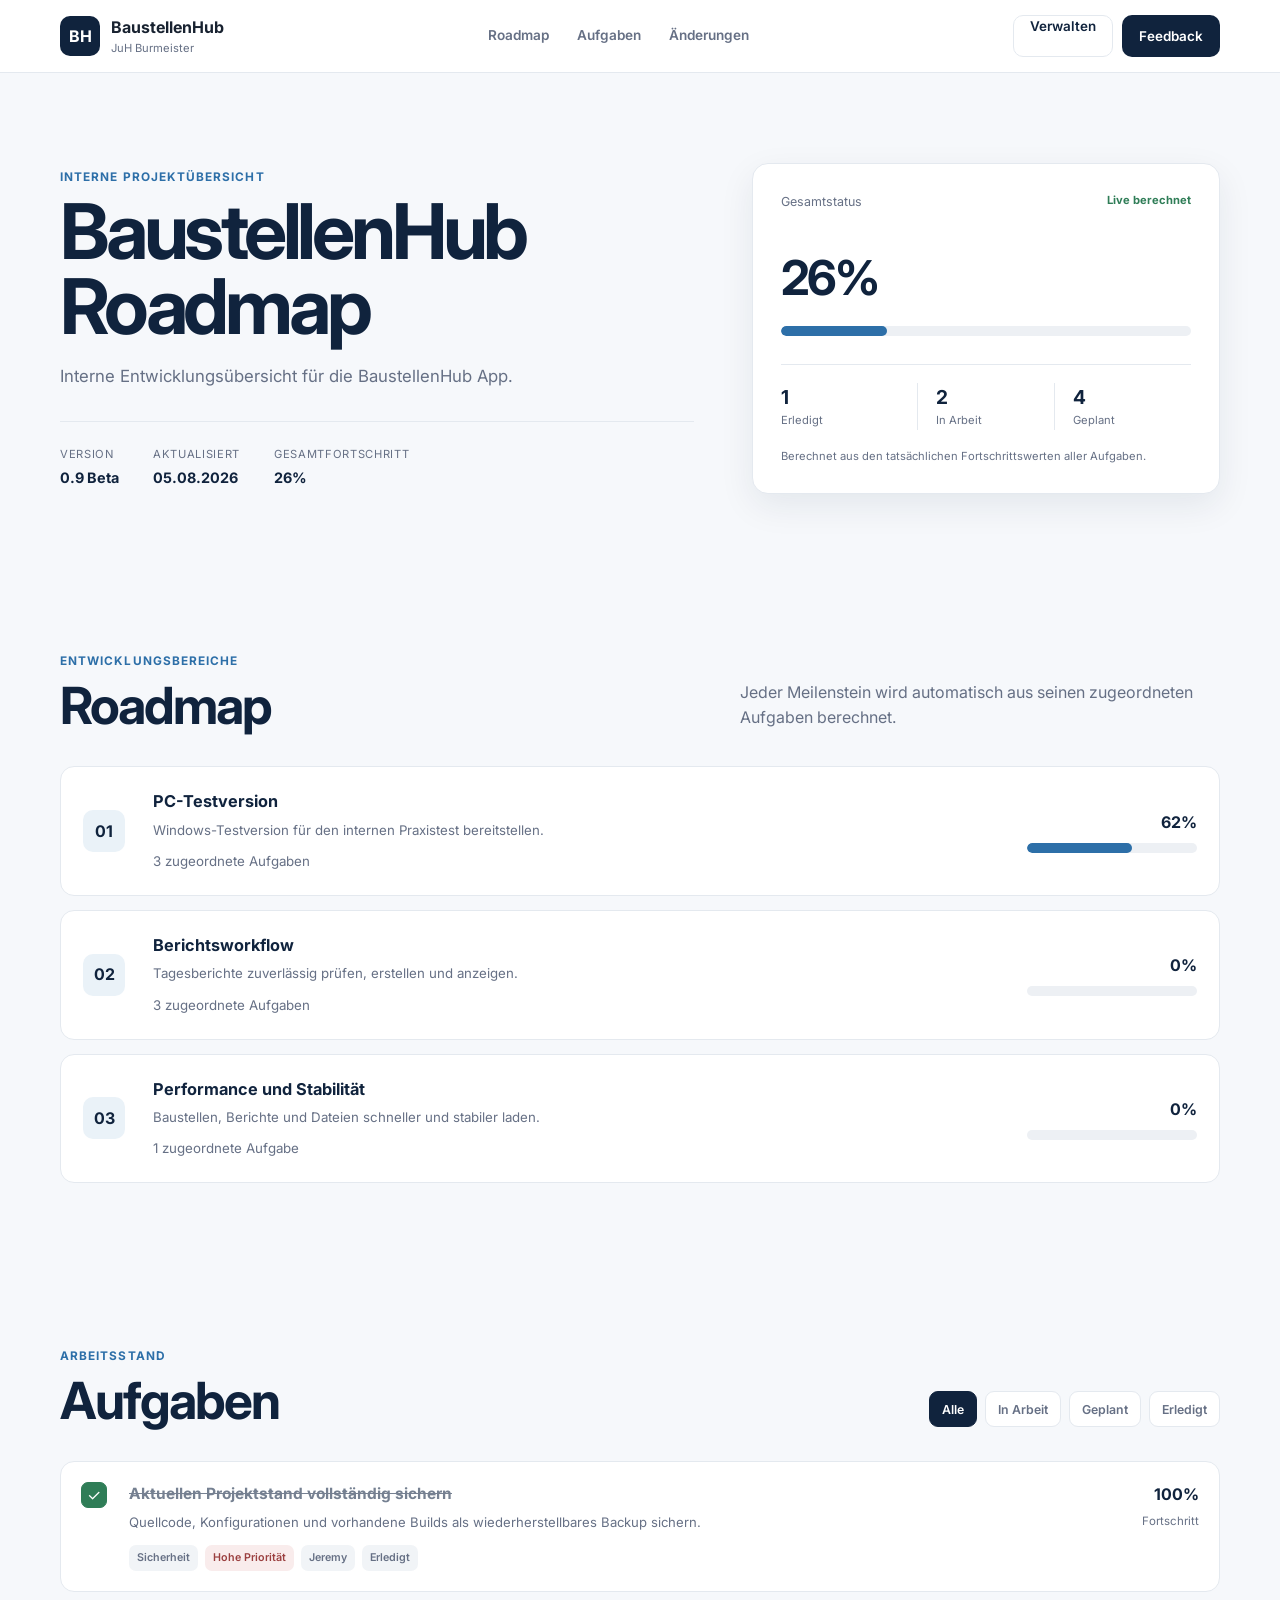
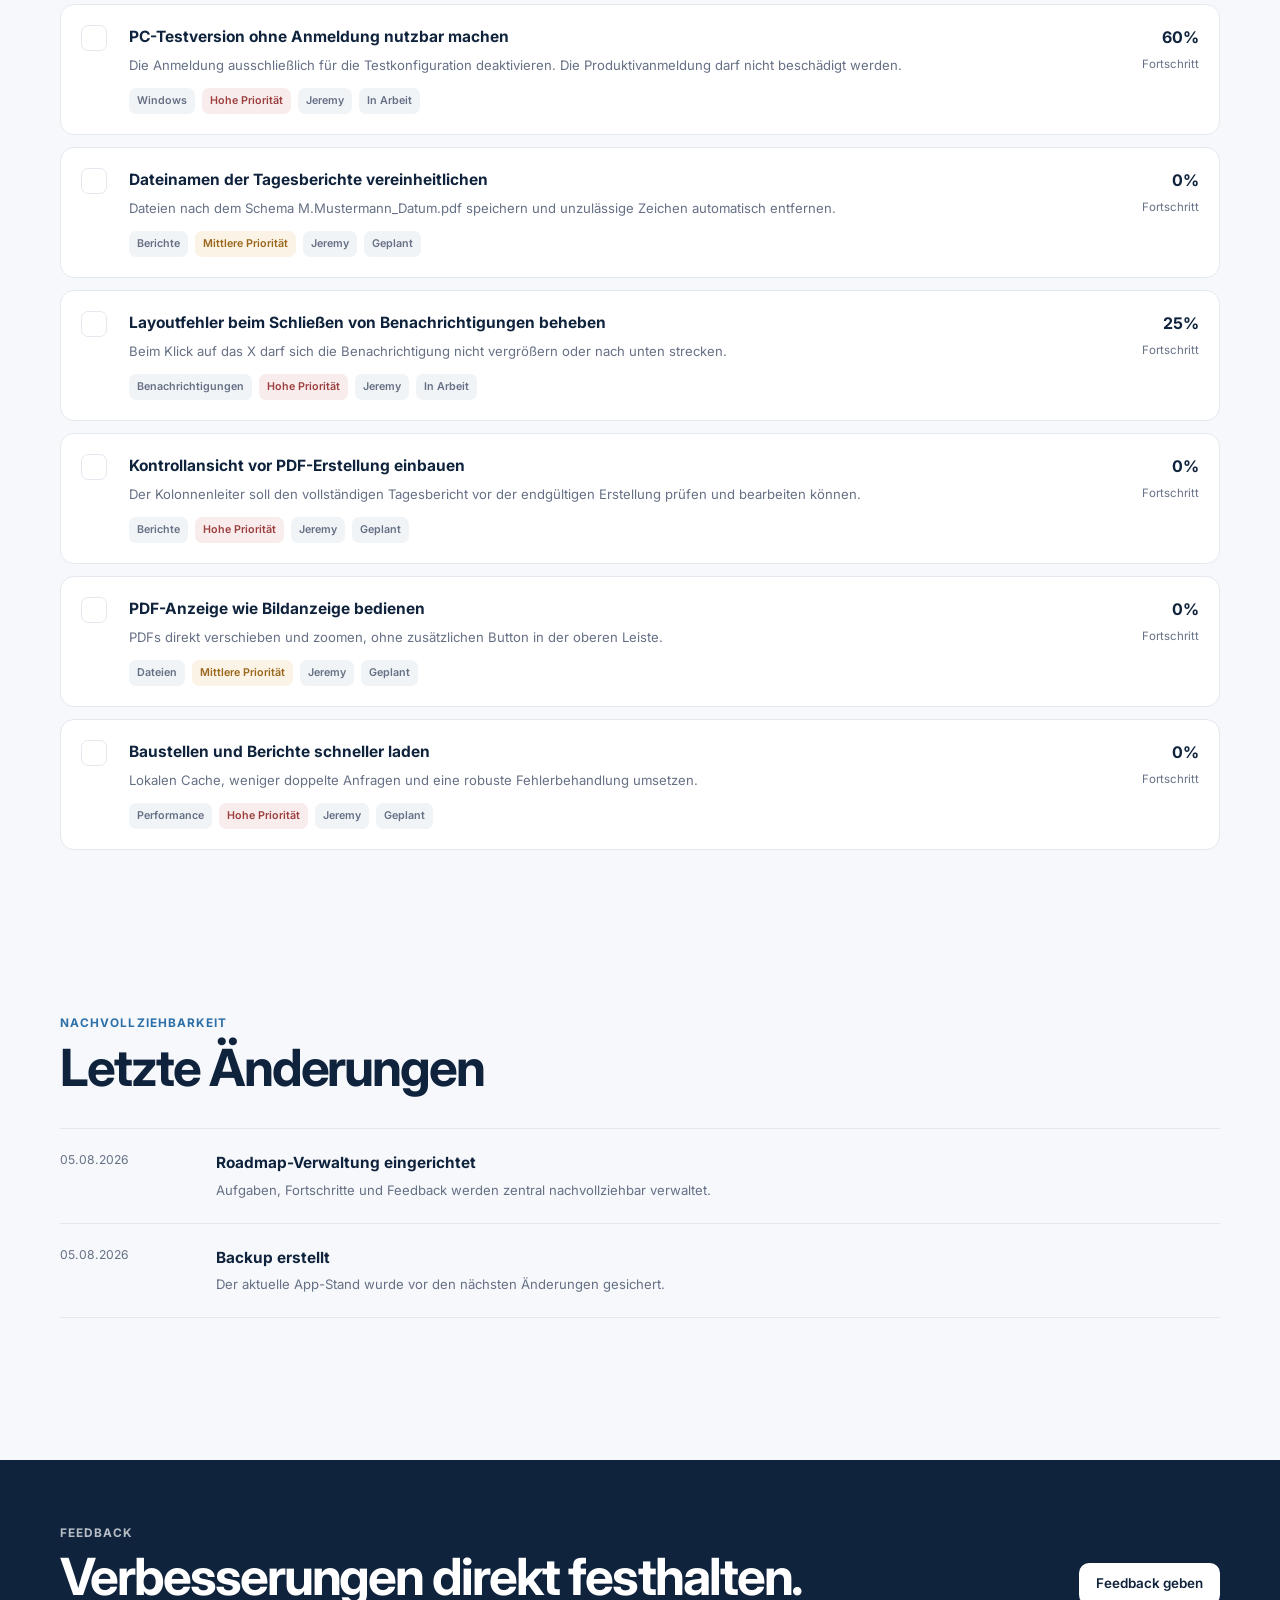
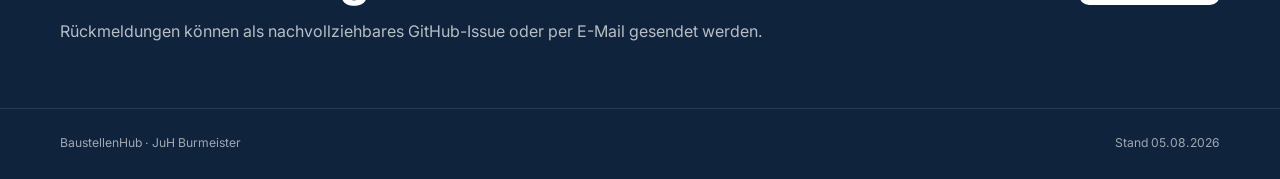
==== commit e1ce5b50: "V.0.2.2" ====
--- a/index.html
+++ b/index.html
@@ -2,8 +2,8 @@
 <html lang="de">
 <head>
   <meta charset="utf-8">
-  <meta name="viewport" content="width=device-width, initial-scale=1">
-  <meta name="description" content="BaustellenHub Roadmap">
+  <meta name="viewport" content="width=device-width,initial-scale=1">
+  <meta name="description" content="BaustellenHub Entwicklungs-Roadmap">
   <title>BaustellenHub – Roadmap</title>
   <link rel="preconnect" href="https://fonts.googleapis.com">
   <link rel="preconnect" href="https://fonts.gstatic.com" crossorigin>
@@ -11,172 +11,76 @@
   <link rel="stylesheet" href="styles.css">
 </head>
 <body>
-  <header class="site-header">
-    <div class="container header-inner">
-      <a href="#" class="brand">
-        <span class="brand-mark">BH</span>
-        <span>
-          <strong>BaustellenHub</strong>
-          <small>JuH Burmeister</small>
-        </span>
-      </a>
+<header class="header">
+  <div class="container header-inner">
+    <a class="brand" href="#"><span class="mark">BH</span><span><strong>BaustellenHub</strong><small>JuH Burmeister</small></span></a>
+    <nav><a href="#roadmap">Roadmap</a><a href="#tasks">Aufgaben</a><a href="#changes">Änderungen</a></nav>
+    <div class="actions"><a class="btn secondary" href="editor.html">Verwalten</a><button class="btn primary" id="feedbackOpen">Feedback</button></div>
+  </div>
+</header>
 
-      <nav class="main-nav">
-        <a href="#uebersicht">Übersicht</a>
-        <a href="#roadmap">Roadmap</a>
-        <a href="#aufgaben">Aufgaben</a>
-        <a href="#aenderungen">Änderungen</a>
-      </nav>
-
-      <div class="header-actions">
-        <a class="button button-secondary" id="editRoadmapLink" href="editor.html">Roadmap bearbeiten</a>
-        <button class="button button-primary" id="feedbackButton" type="button">Feedback geben</button>
+<main>
+  <section class="hero container">
+    <div>
+      <p class="eyebrow">Interne Projektübersicht</p>
+      <h1>BaustellenHub<br>Roadmap</h1>
+      <p class="lead" id="summary"></p>
+      <div class="meta">
+        <div><span>Version</span><strong id="version">–</strong></div>
+        <div><span>Aktualisiert</span><strong id="updated">–</strong></div>
+        <div><span>Gesamtfortschritt</span><strong id="overall">–</strong></div>
       </div>
     </div>
-  </header>
+    <aside class="overview-card">
+      <div class="card-head"><span>Gesamtstatus</span><b>Live berechnet</b></div>
+      <div class="big-value" id="overallBig">0%</div>
+      <div class="bar"><i id="overallBar"></i></div>
+      <div class="counts">
+        <div><strong id="doneCount">0</strong><span>Erledigt</span></div>
+        <div><strong id="workCount">0</strong><span>In Arbeit</span></div>
+        <div><strong id="planCount">0</strong><span>Geplant</span></div>
+      </div>
+      <p class="calculation-note">Berechnet aus den tatsächlichen Fortschrittswerten aller Aufgaben.</p>
+    </aside>
+  </section>
 
-  <main>
-    <section class="hero container" id="uebersicht">
-      <div class="hero-copy">
-        <p class="eyebrow">Interne Projektübersicht</p>
-        <h1>BaustellenHub Roadmap</h1>
-        <p class="lead" id="projectSummary"></p>
-        <div class="hero-meta">
-          <div>
-            <span>Version</span>
-            <strong id="projectVersion">–</strong>
-          </div>
-          <div>
-            <span>Letzte Aktualisierung</span>
-            <strong id="projectUpdated">–</strong>
-          </div>
-          <div>
-            <span>Gesamtfortschritt</span>
-            <strong id="overallProgress">–</strong>
-          </div>
-        </div>
-      </div>
+  <section class="section container" id="roadmap">
+    <div class="section-head"><div><p class="eyebrow">Entwicklungsbereiche</p><h2>Roadmap</h2></div><p>Jeder Meilenstein wird automatisch aus seinen zugeordneten Aufgaben berechnet.</p></div>
+    <div id="milestones" class="milestones"></div>
+  </section>
 
-      <aside class="status-panel">
-        <div class="status-panel-head">
-          <span>Projektstatus</span>
-          <span class="status-chip status-chip-active">In Entwicklung</span>
-        </div>
-        <div class="progress-large">
-          <div class="progress-large-value" id="overallProgressLarge">0%</div>
-          <div class="progress-track"><span id="overallProgressBar"></span></div>
-        </div>
-        <div class="status-counts">
-          <div><strong id="countDone">0</strong><span>Erledigt</span></div>
-          <div><strong id="countProgress">0</strong><span>In Arbeit</span></div>
-          <div><strong id="countPlanned">0</strong><span>Geplant</span></div>
-        </div>
-      </aside>
-    </section>
+  <section class="section container" id="tasks">
+    <div class="section-head">
+      <div><p class="eyebrow">Arbeitsstand</p><h2>Aufgaben</h2></div>
+      <div class="filters"><button class="filter active" data-filter="all">Alle</button><button class="filter" data-filter="in_progress">In Arbeit</button><button class="filter" data-filter="planned">Geplant</button><button class="filter" data-filter="done">Erledigt</button></div>
+    </div>
+    <div id="taskList" class="task-list"></div>
+  </section>
 
-    <section class="section container" id="roadmap">
-      <div class="section-head">
-        <div>
-          <p class="eyebrow">Meilensteine</p>
-          <h2>Roadmap</h2>
-        </div>
-        <p>Die nächsten Entwicklungsschritte in klarer Reihenfolge.</p>
-      </div>
-      <div class="milestone-list" id="milestoneList"></div>
-    </section>
+  <section class="section container" id="changes">
+    <div class="section-head"><div><p class="eyebrow">Nachvollziehbarkeit</p><h2>Letzte Änderungen</h2></div></div>
+    <div id="changelog" class="changelog"></div>
+  </section>
 
-    <section class="section container" id="aufgaben">
-      <div class="section-head">
-        <div>
-          <p class="eyebrow">Arbeitsstand</p>
-          <h2>Aufgaben</h2>
-        </div>
-        <div class="filters" id="filters">
-          <button class="filter active" data-filter="all">Alle</button>
-          <button class="filter" data-filter="in_progress">In Arbeit</button>
-          <button class="filter" data-filter="planned">Geplant</button>
-          <button class="filter" data-filter="done">Erledigt</button>
-        </div>
-      </div>
-      <div class="task-list" id="taskList"></div>
-    </section>
+  <section class="feedback">
+    <div class="container feedback-inner"><div><p class="eyebrow pale">Feedback</p><h2>Verbesserungen direkt festhalten.</h2><p>Rückmeldungen können als nachvollziehbares GitHub-Issue oder per E-Mail gesendet werden.</p></div><button class="btn light" id="feedbackOpenBottom">Feedback geben</button></div>
+  </section>
+</main>
 
-    <section class="section container" id="aenderungen">
-      <div class="section-head">
-        <div>
-          <p class="eyebrow">Nachvollziehbarkeit</p>
-          <h2>Letzte Änderungen</h2>
-        </div>
-      </div>
-      <div class="changelog" id="changelog"></div>
-    </section>
+<footer><div class="container footer-inner"><span>BaustellenHub · JuH Burmeister</span><span id="footerDate"></span></div></footer>
 
-    <section class="feedback-callout">
-      <div class="container feedback-inner">
-        <div>
-          <p class="eyebrow light">Rückmeldung</p>
-          <h2>Fehlt etwas oder soll ein Ablauf anders gelöst werden?</h2>
-          <p>Feedback wird als GitHub-Issue erfasst und bleibt dadurch nachvollziehbar.</p>
-        </div>
-        <button class="button button-light" id="feedbackButtonBottom" type="button">Verbesserung vorschlagen</button>
-      </div>
-    </section>
-  </main>
+<dialog id="feedbackDialog">
+  <form method="dialog" class="dialog">
+    <div class="dialog-head"><div><p class="eyebrow">Feedback</p><h2>Verbesserung vorschlagen</h2></div><button value="cancel" class="close">×</button></div>
+    <label>Titel<input id="fbTitle"></label>
+    <label>Bereich<select id="fbArea"><option>Allgemein</option><option>Windows-App</option><option>Tablet-App</option><option>Berichte</option><option>PDFs</option><option>Benachrichtigungen</option><option>Performance</option><option>Materialverwaltung</option></select></label>
+    <label>Beschreibung<textarea id="fbText" rows="7"></textarea></label>
+    <div class="dialog-actions"><button value="cancel" class="btn secondary">Abbrechen</button><button type="button" class="btn primary" id="issueButton">GitHub-Issue öffnen</button></div>
+    <button type="button" class="email-link" id="emailButton">Stattdessen per E-Mail senden</button>
+  </form>
+</dialog>
 
-  <footer class="site-footer">
-    <div class="container footer-inner">
-      <span>BaustellenHub · JuH Burmeister</span>
-      <span id="footerUpdated"></span>
-    </div>
-  </footer>
-
-  <dialog id="feedbackDialog">
-    <form method="dialog" class="dialog-card" id="feedbackForm">
-      <div class="dialog-head">
-        <div>
-          <p class="eyebrow">Feedback</p>
-          <h2>Verbesserung vorschlagen</h2>
-        </div>
-        <button class="dialog-close" value="cancel" aria-label="Schließen">×</button>
-      </div>
-
-      <label>
-        Titel
-        <input id="feedbackTitle" type="text" placeholder="Kurze Zusammenfassung">
-      </label>
-
-      <label>
-        Bereich
-        <select id="feedbackArea">
-          <option>Allgemein</option>
-          <option>Windows-App</option>
-          <option>Tablet-App</option>
-          <option>Berichte</option>
-          <option>PDFs</option>
-          <option>Benachrichtigungen</option>
-          <option>Performance</option>
-          <option>Materialverwaltung</option>
-        </select>
-      </label>
-
-      <label>
-        Beschreibung
-        <textarea id="feedbackText" rows="7" placeholder="Was sollte geändert oder ergänzt werden?"></textarea>
-      </label>
-
-      <div class="dialog-actions">
-        <button class="button button-secondary" value="cancel">Abbrechen</button>
-        <button class="button button-primary" id="createIssueButton" type="button">Als GitHub-Issue öffnen</button>
-      </div>
-
-      <p class="dialog-note">
-        Für GitHub-Feedback ist ein GitHub-Konto erforderlich. Alternativ kann die Rückmeldung per E-Mail geöffnet werden.
-      </p>
-      <button class="text-button" id="emailFeedbackButton" type="button">Stattdessen per E-Mail senden</button>
-    </form>
-  </dialog>
-
-  <script src="config.js"></script>
-  <script src="script.js"></script>
+<script src="config.js"></script>
+<script src="script.js"></script>
 </body>
-</html>
+</html>
--- a/styles.css
+++ b/styles.css
@@ -1,639 +1,11 @@
-
-:root {
-  --navy: #10233d;
-  --navy-2: #183754;
-  --blue: #2d6fa8;
-  --blue-soft: #eaf2f8;
-  --green: #2f7d57;
-  --green-soft: #eaf5ef;
-  --amber: #9a6a1f;
-  --amber-soft: #fbf3e5;
-  --red: #9b3f3f;
-  --red-soft: #f9ecec;
-  --text: #182230;
-  --muted: #667085;
-  --line: #e5e9ef;
-  --surface: #ffffff;
-  --background: #f6f8fb;
-  --shadow: 0 12px 35px rgba(16, 35, 61, 0.08);
-  --radius: 16px;
-  --container: min(1160px, calc(100% - 40px));
-}
-
-* { box-sizing: border-box; }
-
-html { scroll-behavior: smooth; }
-
-body {
-  margin: 0;
-  font-family: Inter, system-ui, sans-serif;
-  color: var(--text);
-  background: var(--background);
-  line-height: 1.55;
-}
-
-button, input, select, textarea { font: inherit; }
-button, a { -webkit-tap-highlight-color: transparent; }
-a { color: inherit; text-decoration: none; }
-
-.container {
-  width: var(--container);
-  margin-inline: auto;
-}
-
-.site-header {
-  position: sticky;
-  top: 0;
-  z-index: 30;
-  background: rgba(255,255,255,.94);
-  border-bottom: 1px solid var(--line);
-  backdrop-filter: blur(16px);
-}
-
-.header-inner {
-  min-height: 72px;
-  display: flex;
-  align-items: center;
-  justify-content: space-between;
-  gap: 24px;
-}
-
-.brand {
-  display: inline-flex;
-  align-items: center;
-  gap: 12px;
-}
-
-.brand-mark {
-  width: 40px;
-  height: 40px;
-  display: grid;
-  place-items: center;
-  border-radius: 10px;
-  background: var(--navy);
-  color: white;
-  font-weight: 700;
-}
-
-.brand strong, .brand small { display: block; }
-.brand strong { font-size: .95rem; }
-.brand small { color: var(--muted); font-size: .73rem; }
-
-.main-nav {
-  display: flex;
-  gap: 28px;
-  color: var(--muted);
-  font-size: .87rem;
-  font-weight: 600;
-}
-
-.main-nav a:hover { color: var(--navy); }
-
-.header-actions {
-  display: flex;
-  gap: 10px;
-}
-
-.button {
-  min-height: 42px;
-  padding: 0 16px;
-  border-radius: 10px;
-  border: 1px solid transparent;
-  cursor: pointer;
-  font-weight: 600;
-  font-size: .86rem;
-}
-
-.button-primary {
-  background: var(--navy);
-  color: white;
-}
-
-.button-secondary {
-  background: white;
-  color: var(--navy);
-  border-color: var(--line);
-}
-
-.button-light {
-  background: white;
-  color: var(--navy);
-}
-
-.hero {
-  display: grid;
-  grid-template-columns: 1.2fr .8fr;
-  gap: 56px;
-  align-items: center;
-  padding-top: 92px;
-  padding-bottom: 72px;
-}
-
-.eyebrow {
-  margin: 0 0 8px;
-  color: var(--blue);
-  font-size: .76rem;
-  font-weight: 700;
-  text-transform: uppercase;
-  letter-spacing: .08em;
-}
-
-.eyebrow.light { color: rgba(255,255,255,.72); }
-
-h1, h2, h3, p { margin-top: 0; }
-
-h1 {
-  margin-bottom: 18px;
-  color: var(--navy);
-  font-size: clamp(3rem, 6vw, 5.4rem);
-  line-height: .98;
-  letter-spacing: -.055em;
-}
-
-h2 {
-  margin-bottom: 0;
-  color: var(--navy);
-  font-size: clamp(2rem, 3.8vw, 3.2rem);
-  letter-spacing: -.04em;
-  line-height: 1.05;
-}
-
-.lead {
-  max-width: 700px;
-  color: var(--muted);
-  font-size: 1.06rem;
-}
-
-.hero-meta {
-  display: flex;
-  flex-wrap: wrap;
-  gap: 34px;
-  margin-top: 32px;
-  padding-top: 24px;
-  border-top: 1px solid var(--line);
-}
-
-.hero-meta span,
-.hero-meta strong { display: block; }
-
-.hero-meta span {
-  color: var(--muted);
-  font-size: .72rem;
-  text-transform: uppercase;
-  letter-spacing: .06em;
-}
-
-.hero-meta strong {
-  margin-top: 4px;
-  color: var(--navy);
-  font-size: .92rem;
-}
-
-.status-panel {
-  padding: 28px;
-  border: 1px solid var(--line);
-  border-radius: var(--radius);
-  background: white;
-  box-shadow: var(--shadow);
-}
-
-.status-panel-head {
-  display: flex;
-  align-items: center;
-  justify-content: space-between;
-  color: var(--muted);
-  font-size: .82rem;
-}
-
-.status-chip {
-  padding: 6px 9px;
-  border-radius: 999px;
-  font-size: .7rem;
-  font-weight: 700;
-}
-
-.status-chip-active {
-  color: var(--green);
-  background: var(--green-soft);
-}
-
-.progress-large { margin: 34px 0; }
-
-.progress-large-value {
-  margin-bottom: 12px;
-  color: var(--navy);
-  font-size: 2.8rem;
-  font-weight: 700;
-  letter-spacing: -.05em;
-}
-
-.progress-track {
-  height: 10px;
-  overflow: hidden;
-  border-radius: 999px;
-  background: #edf0f4;
-}
-
-.progress-track span {
-  display: block;
-  height: 100%;
-  width: 0;
-  border-radius: inherit;
-  background: var(--blue);
-  transition: width .45s ease;
-}
-
-.status-counts {
-  display: grid;
-  grid-template-columns: repeat(3, 1fr);
-  border-top: 1px solid var(--line);
-}
-
-.status-counts div {
-  padding-top: 18px;
-}
-
-.status-counts div + div {
-  padding-left: 18px;
-  border-left: 1px solid var(--line);
-}
-
-.status-counts strong,
-.status-counts span { display: block; }
-
-.status-counts strong {
-  color: var(--navy);
-  font-size: 1.2rem;
-}
-
-.status-counts span {
-  color: var(--muted);
-  font-size: .72rem;
-}
-
-.section { padding-block: 82px; }
-
-.section-head {
-  display: flex;
-  justify-content: space-between;
-  align-items: end;
-  gap: 40px;
-  margin-bottom: 34px;
-}
-
-.section-head > p {
-  max-width: 480px;
-  margin-bottom: 4px;
-  color: var(--muted);
-}
-
-.milestone-list {
-  display: grid;
-  gap: 14px;
-}
-
-.milestone {
-  display: grid;
-  grid-template-columns: 54px 1fr auto;
-  gap: 20px;
-  align-items: center;
-  padding: 22px;
-  border-radius: 14px;
-  border: 1px solid var(--line);
-  background: white;
-}
-
-.milestone-number {
-  width: 42px;
-  height: 42px;
-  display: grid;
-  place-items: center;
-  border-radius: 10px;
-  color: var(--navy);
-  background: var(--blue-soft);
-  font-weight: 700;
-}
-
-.milestone h3 {
-  margin-bottom: 5px;
-  color: var(--navy);
-  font-size: 1.05rem;
-}
-
-.milestone p {
-  margin-bottom: 10px;
-  color: var(--muted);
-  font-size: .86rem;
-}
-
-.milestone-meta {
-  color: var(--muted);
-  font-size: .74rem;
-}
-
-.milestone-progress {
-  min-width: 150px;
-  text-align: right;
-}
-
-.milestone-progress strong {
-  display: block;
-  margin-bottom: 8px;
-  color: var(--navy);
-}
-
-.filters {
-  display: flex;
-  flex-wrap: wrap;
-  gap: 8px;
-}
-
-.filter {
-  min-height: 36px;
-  padding: 0 12px;
-  border: 1px solid var(--line);
-  border-radius: 9px;
-  background: white;
-  color: var(--muted);
-  cursor: pointer;
-  font-size: .78rem;
-  font-weight: 600;
-}
-
-.filter.active {
-  background: var(--navy);
-  border-color: var(--navy);
-  color: white;
-}
-
-.task-list {
-  display: grid;
-  gap: 12px;
-}
-
-.task {
-  display: grid;
-  grid-template-columns: 34px 1fr auto;
-  gap: 16px;
-  align-items: start;
-  padding: 20px;
-  border: 1px solid var(--line);
-  border-radius: 14px;
-  background: white;
-}
-
-.task.is-done {
-  background: #fbfcfd;
-}
-
-.task-check {
-  width: 26px;
-  height: 26px;
-  display: grid;
-  place-items: center;
-  border-radius: 7px;
-  border: 1px solid var(--line);
-  color: white;
-  background: white;
-  font-size: .78rem;
-}
-
-.task.is-done .task-check {
-  border-color: var(--green);
-  background: var(--green);
-}
-
-.task h3 {
-  margin-bottom: 6px;
-  color: var(--navy);
-  font-size: .98rem;
-}
-
-.task.is-done h3 {
-  text-decoration: line-through;
-  color: #748091;
-}
-
-.task p {
-  margin-bottom: 12px;
-  color: var(--muted);
-  font-size: .84rem;
-}
-
-.task-meta {
-  display: flex;
-  flex-wrap: wrap;
-  gap: 8px;
-}
-
-.meta-tag {
-  padding: 5px 8px;
-  border-radius: 7px;
-  color: var(--muted);
-  background: #f1f4f7;
-  font-size: .68rem;
-  font-weight: 600;
-}
-
-.priority-high { color: var(--red); background: var(--red-soft); }
-.priority-medium { color: var(--amber); background: var(--amber-soft); }
-
-.task-status {
-  min-width: 92px;
-  text-align: right;
-  color: var(--muted);
-  font-size: .75rem;
-  font-weight: 600;
-}
-
-.changelog {
-  border-top: 1px solid var(--line);
-}
-
-.change {
-  display: grid;
-  grid-template-columns: 130px 1fr;
-  gap: 26px;
-  padding: 22px 0;
-  border-bottom: 1px solid var(--line);
-}
-
-.change-date {
-  color: var(--muted);
-  font-size: .78rem;
-}
-
-.change h3 {
-  margin-bottom: 5px;
-  color: var(--navy);
-  font-size: .98rem;
-}
-
-.change p {
-  margin-bottom: 0;
-  color: var(--muted);
-  font-size: .84rem;
-}
-
-.feedback-callout {
-  margin-top: 70px;
-  padding: 66px 0;
-  background: var(--navy);
-  color: white;
-}
-
-.feedback-inner {
-  display: grid;
-  grid-template-columns: 1fr auto;
-  gap: 50px;
-  align-items: center;
-}
-
-.feedback-inner h2 {
-  color: white;
-}
-
-.feedback-inner p:last-child {
-  margin: 16px 0 0;
-  color: rgba(255,255,255,.72);
-}
-
-.site-footer {
-  background: var(--navy);
-  color: rgba(255,255,255,.65);
-  border-top: 1px solid rgba(255,255,255,.1);
-}
-
-.footer-inner {
-  min-height: 72px;
-  display: flex;
-  justify-content: space-between;
-  align-items: center;
-  gap: 20px;
-  font-size: .78rem;
-}
-
-dialog {
-  width: min(620px, calc(100% - 28px));
-  padding: 0;
-  border: 0;
-  border-radius: 16px;
-  box-shadow: 0 24px 80px rgba(16,35,61,.28);
-}
-
-dialog::backdrop {
-  background: rgba(16,35,61,.52);
-  backdrop-filter: blur(4px);
-}
-
-.dialog-card { padding: 26px; }
-
-.dialog-head {
-  display: flex;
-  justify-content: space-between;
-  gap: 20px;
-  margin-bottom: 18px;
-}
-
-.dialog-head h2 { font-size: 1.7rem; }
-
-.dialog-close {
-  width: 36px;
-  height: 36px;
-  border: 1px solid var(--line);
-  border-radius: 9px;
-  background: white;
-  cursor: pointer;
-  font-size: 1.2rem;
-}
-
-.dialog-card label {
-  display: grid;
-  gap: 7px;
-  margin-top: 16px;
-  color: var(--navy);
-  font-size: .79rem;
-  font-weight: 600;
-}
-
-.dialog-card input,
-.dialog-card select,
-.dialog-card textarea {
-  width: 100%;
-  border: 1px solid var(--line);
-  border-radius: 10px;
-  outline: none;
-  background: white;
-  color: var(--text);
-}
-
-.dialog-card input,
-.dialog-card select {
-  height: 46px;
-  padding: 0 12px;
-}
-
-.dialog-card textarea {
-  padding: 12px;
-  resize: vertical;
-}
-
-.dialog-card input:focus,
-.dialog-card select:focus,
-.dialog-card textarea:focus {
-  border-color: var(--blue);
-  box-shadow: 0 0 0 3px rgba(45,111,168,.12);
-}
-
-.dialog-actions {
-  display: flex;
-  justify-content: flex-end;
-  gap: 10px;
-  margin-top: 22px;
-}
-
-.dialog-note {
-  margin: 14px 0 0;
-  color: var(--muted);
-  font-size: .72rem;
-}
-
-.text-button {
-  margin-top: 8px;
-  padding: 0;
-  border: 0;
-  background: none;
-  color: var(--blue);
-  cursor: pointer;
-  font-size: .76rem;
-  font-weight: 600;
-}
-
-.error-box {
-  padding: 18px;
-  border-radius: 12px;
-  border: 1px solid #efc4c4;
-  background: var(--red-soft);
-  color: var(--red);
-}
-
-@media (max-width: 900px) {
-  .main-nav { display: none; }
-  .hero { grid-template-columns: 1fr; }
-  .feedback-inner { grid-template-columns: 1fr; }
-}
-
-@media (max-width: 680px) {
-  :root { --container: min(100% - 24px, 1160px); }
-  .header-actions .button-secondary { display: none; }
-  .header-actions .button-primary { padding-inline: 12px; }
-  .hero { padding-top: 60px; }
-  h1 { font-size: 3.2rem; }
-  .section-head { align-items: flex-start; flex-direction: column; }
-  .milestone { grid-template-columns: 44px 1fr; }
-  .milestone-progress { grid-column: 2; text-align: left; }
-  .task { grid-template-columns: 30px 1fr; }
-  .task-status { grid-column: 2; text-align: left; }
-  .change { grid-template-columns: 1fr; gap: 8px; }
-  .footer-inner { align-items: flex-start; flex-direction: column; justify-content: center; }
-}
+:root{--navy:#10233d;--blue:#2d6fa8;--text:#182230;--muted:#667085;--line:#e4e9ef;--bg:#f6f8fb;--white:#fff;--green:#2f7d57;--amber:#99671d;--red:#9b3f3f;--container:min(1160px,calc(100% - 40px));--shadow:0 12px 35px rgba(16,35,61,.08)}
+*{box-sizing:border-box}html{scroll-behavior:smooth}body{margin:0;font-family:Inter,system-ui,sans-serif;color:var(--text);background:var(--bg);line-height:1.55}button,input,select,textarea{font:inherit}a{text-decoration:none;color:inherit}.container{width:var(--container);margin:auto}
+.header{position:sticky;top:0;z-index:20;background:rgba(255,255,255,.95);border-bottom:1px solid var(--line);backdrop-filter:blur(14px)}.header-inner{min-height:72px;display:flex;align-items:center;justify-content:space-between;gap:24px}.brand{display:flex;align-items:center;gap:11px}.mark{width:40px;height:40px;display:grid;place-items:center;border-radius:10px;background:var(--navy);color:white;font-weight:700}.brand strong,.brand small{display:block}.brand small{font-size:.7rem;color:var(--muted)}nav{display:flex;gap:28px;color:var(--muted);font-size:.85rem;font-weight:600}.actions{display:flex;gap:9px}.btn{min-height:42px;padding:0 16px;border-radius:10px;border:1px solid transparent;cursor:pointer;font-weight:600;font-size:.84rem}.primary{background:var(--navy);color:white}.secondary{background:white;border-color:var(--line);color:var(--navy)}.light{background:white;color:var(--navy)}
+.hero{display:grid;grid-template-columns:1.15fr .85fr;gap:58px;align-items:center;padding:90px 0 76px}.eyebrow{margin:0 0 8px;color:var(--blue);font-size:.74rem;font-weight:700;text-transform:uppercase;letter-spacing:.09em}.pale{color:rgba(255,255,255,.7)}h1,h2,h3,p{margin-top:0}h1{margin-bottom:18px;color:var(--navy);font-size:clamp(3rem,6vw,5.3rem);line-height:.98;letter-spacing:-.055em}h2{margin-bottom:0;color:var(--navy);font-size:clamp(2rem,4vw,3.2rem);line-height:1.05;letter-spacing:-.04em}.lead{max-width:700px;color:var(--muted);font-size:1.05rem}.meta{display:flex;flex-wrap:wrap;gap:34px;margin-top:32px;padding-top:24px;border-top:1px solid var(--line)}.meta span,.meta strong{display:block}.meta span{color:var(--muted);font-size:.7rem;text-transform:uppercase;letter-spacing:.06em}.meta strong{margin-top:4px;color:var(--navy);font-size:.9rem}
+.overview-card{padding:28px;border:1px solid var(--line);border-radius:16px;background:white;box-shadow:var(--shadow)}.card-head{display:flex;justify-content:space-between;color:var(--muted);font-size:.78rem}.card-head b{color:var(--green);font-size:.7rem}.big-value{margin:30px 0 10px;color:var(--navy);font-size:3rem;font-weight:700;letter-spacing:-.05em}.bar{height:10px;border-radius:99px;background:#edf0f4;overflow:hidden}.bar i{display:block;width:0;height:100%;border-radius:inherit;background:var(--blue);transition:.4s}.counts{display:grid;grid-template-columns:repeat(3,1fr);margin-top:28px;padding-top:18px;border-top:1px solid var(--line)}.counts div+div{padding-left:18px;border-left:1px solid var(--line)}.counts strong,.counts span{display:block}.counts strong{color:var(--navy);font-size:1.2rem}.counts span{color:var(--muted);font-size:.7rem}.calculation-note{margin:18px 0 0;color:var(--muted);font-size:.7rem}
+.section{padding:82px 0}.section-head{display:flex;justify-content:space-between;align-items:end;gap:40px;margin-bottom:34px}.section-head>p{max-width:480px;margin-bottom:3px;color:var(--muted)}.milestones{display:grid;gap:14px}.milestone{display:grid;grid-template-columns:50px 1fr 170px;gap:20px;align-items:center;padding:22px;border:1px solid var(--line);border-radius:14px;background:white}.num{width:42px;height:42px;display:grid;place-items:center;border-radius:10px;background:#eaf2f8;color:var(--navy);font-weight:700}.milestone h3{margin-bottom:5px;color:var(--navy);font-size:1.02rem}.milestone p{margin-bottom:8px;color:var(--muted);font-size:.83rem}.milestone small{color:var(--muted)}.milestone-progress{text-align:right}.milestone-progress strong{display:block;margin-bottom:8px;color:var(--navy)}
+.filters{display:flex;flex-wrap:wrap;gap:8px}.filter{min-height:36px;padding:0 12px;border:1px solid var(--line);border-radius:9px;background:white;color:var(--muted);cursor:pointer;font-size:.77rem;font-weight:600}.filter.active{background:var(--navy);border-color:var(--navy);color:white}.task-list{display:grid;gap:12px}.task{display:grid;grid-template-columns:32px 1fr 120px;gap:16px;padding:20px;border:1px solid var(--line);border-radius:14px;background:white}.check{width:26px;height:26px;display:grid;place-items:center;border:1px solid var(--line);border-radius:7px}.task.done .check{background:var(--green);border-color:var(--green);color:white}.task.done h3{text-decoration:line-through;color:#758091}.task h3{margin-bottom:6px;color:var(--navy);font-size:.97rem}.task p{margin-bottom:12px;color:var(--muted);font-size:.82rem}.tags{display:flex;flex-wrap:wrap;gap:7px}.tag{padding:5px 8px;border-radius:7px;background:#f1f4f7;color:var(--muted);font-size:.67rem;font-weight:600}.high{background:#f9ecec;color:var(--red)}.medium{background:#fbf3e5;color:var(--amber)}.task-side{text-align:right}.task-side strong{display:block;color:var(--navy)}.task-side span{color:var(--muted);font-size:.72rem}
+.changelog{border-top:1px solid var(--line)}.change{display:grid;grid-template-columns:130px 1fr;gap:26px;padding:22px 0;border-bottom:1px solid var(--line)}.change-date{color:var(--muted);font-size:.76rem}.change h3{margin-bottom:5px;color:var(--navy);font-size:.96rem}.change p{margin-bottom:0;color:var(--muted);font-size:.82rem}
+.feedback{margin-top:60px;padding:64px 0;background:var(--navy);color:white}.feedback-inner{display:grid;grid-template-columns:1fr auto;gap:50px;align-items:center}.feedback h2{color:white}.feedback p:last-child{margin:15px 0 0;color:rgba(255,255,255,.7)}footer{background:var(--navy);border-top:1px solid rgba(255,255,255,.1);color:rgba(255,255,255,.6)}.footer-inner{min-height:70px;display:flex;justify-content:space-between;align-items:center;font-size:.76rem}
+dialog{width:min(620px,calc(100% - 28px));padding:0;border:0;border-radius:16px;box-shadow:0 25px 80px rgba(16,35,61,.3)}dialog::backdrop{background:rgba(16,35,61,.55);backdrop-filter:blur(4px)}.dialog{padding:26px}.dialog-head{display:flex;justify-content:space-between;gap:20px}.dialog-head h2{font-size:1.7rem}.close{width:36px;height:36px;border:1px solid var(--line);border-radius:9px;background:white;cursor:pointer;font-size:1.2rem}.dialog label{display:grid;gap:7px;margin-top:16px;color:var(--navy);font-size:.78rem;font-weight:600}.dialog input,.dialog select,.dialog textarea{width:100%;border:1px solid var(--line);border-radius:10px;outline:none}.dialog input,.dialog select{height:45px;padding:0 12px}.dialog textarea{padding:12px;resize:vertical}.dialog-actions{display:flex;justify-content:flex-end;gap:9px;margin-top:22px}.email-link{margin-top:12px;padding:0;border:0;background:none;color:var(--blue);cursor:pointer;font-size:.75rem;font-weight:600}
+@media(max-width:900px){nav{display:none}.hero{grid-template-columns:1fr}.feedback-inner{grid-template-columns:1fr}}@media(max-width:680px){:root{--container:min(100% - 24px,1160px)}.actions .secondary{display:none}.hero{padding-top:60px}.section-head{align-items:flex-start;flex-direction:column}.milestone{grid-template-columns:42px 1fr}.milestone-progress{grid-column:2;text-align:left}.task{grid-template-columns:30px 1fr}.task-side{grid-column:2;text-align:left}.change{grid-template-columns:1fr;gap:8px}.footer-inner{align-items:flex-start;flex-direction:column;justify-content:center;gap:5px}}
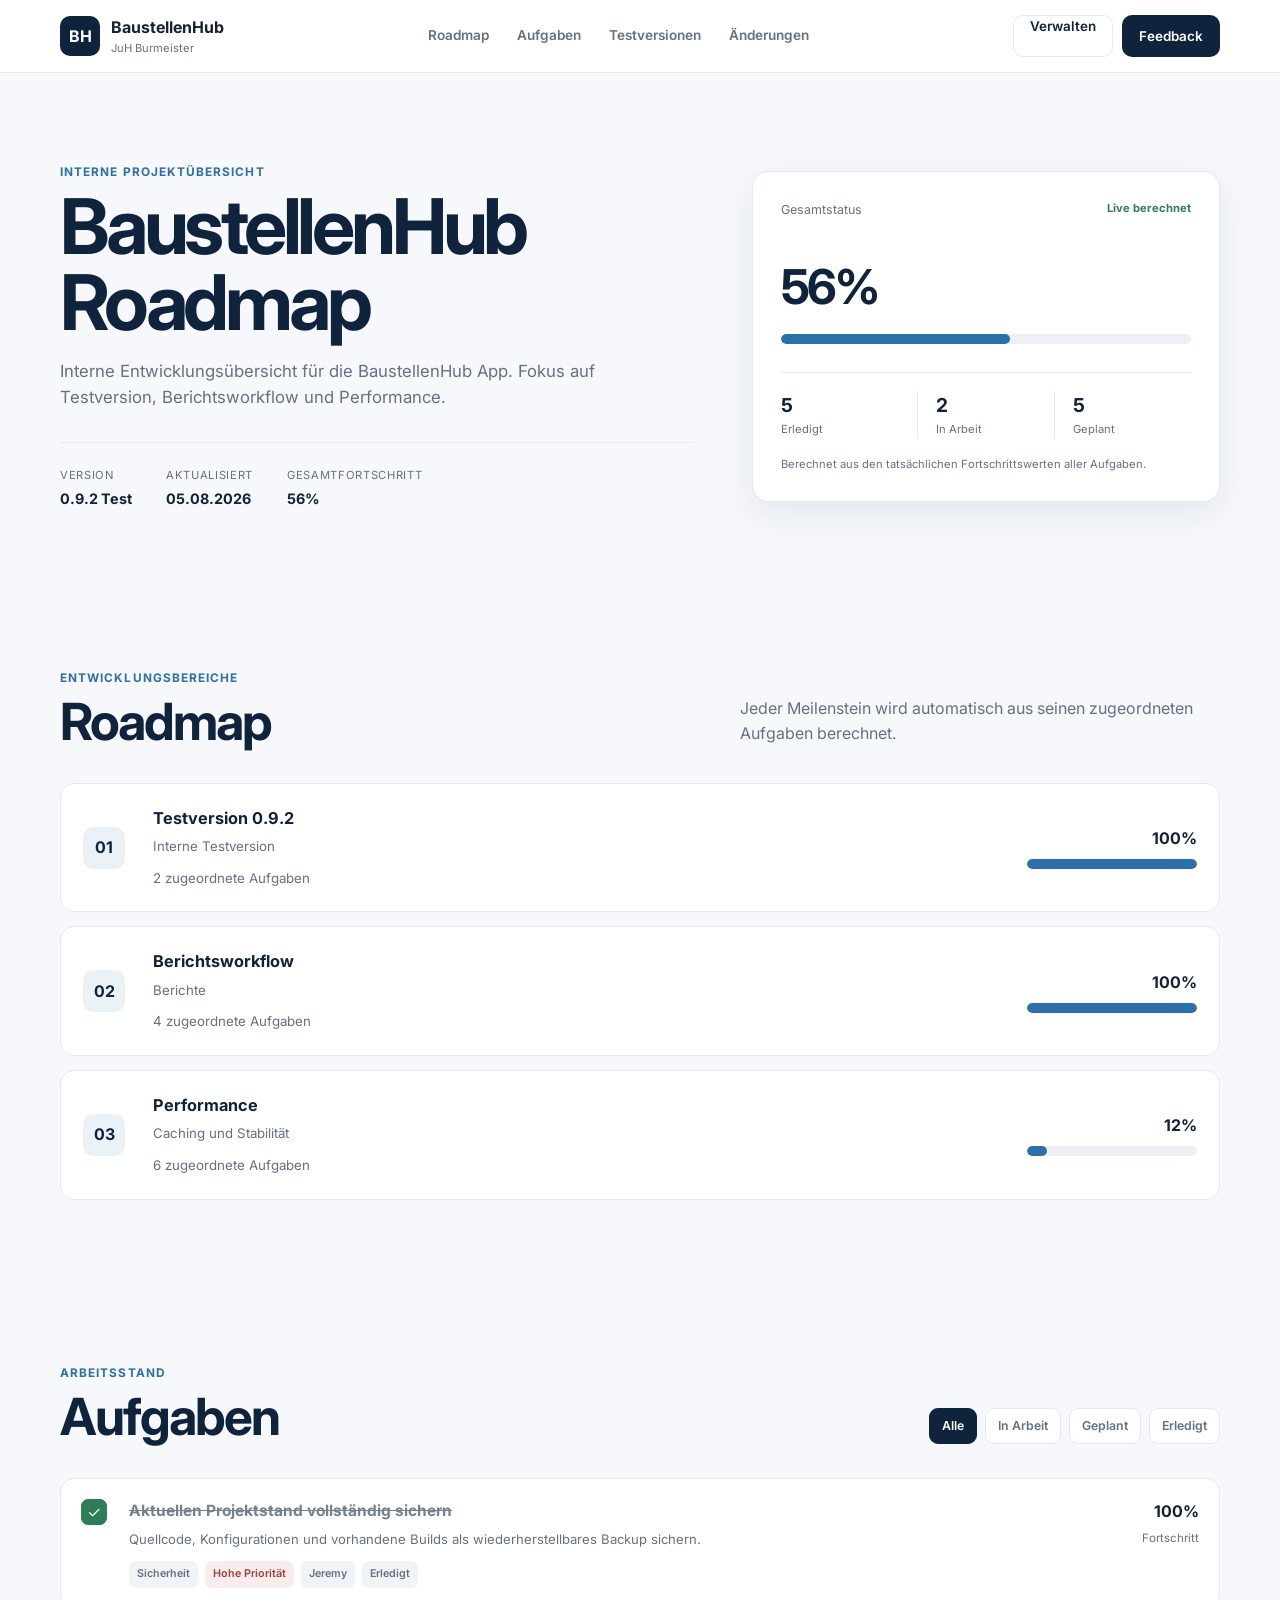
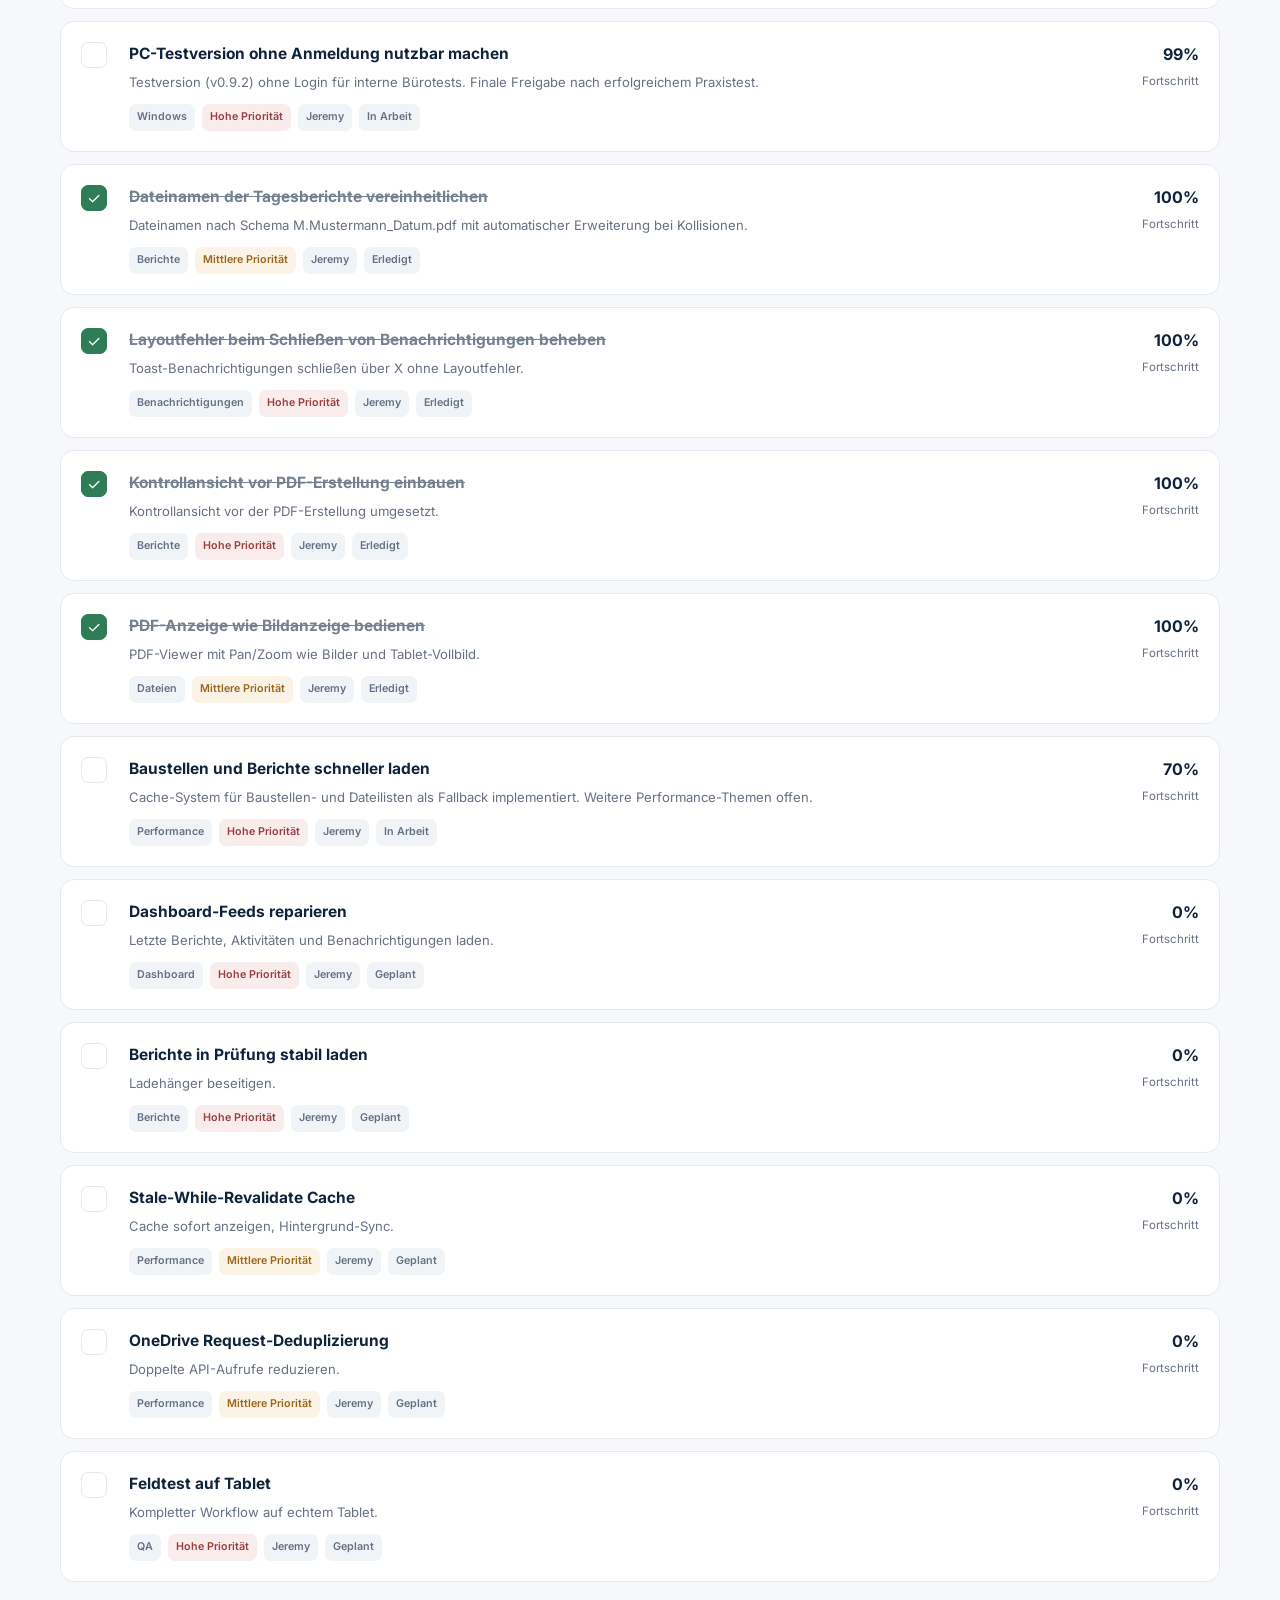
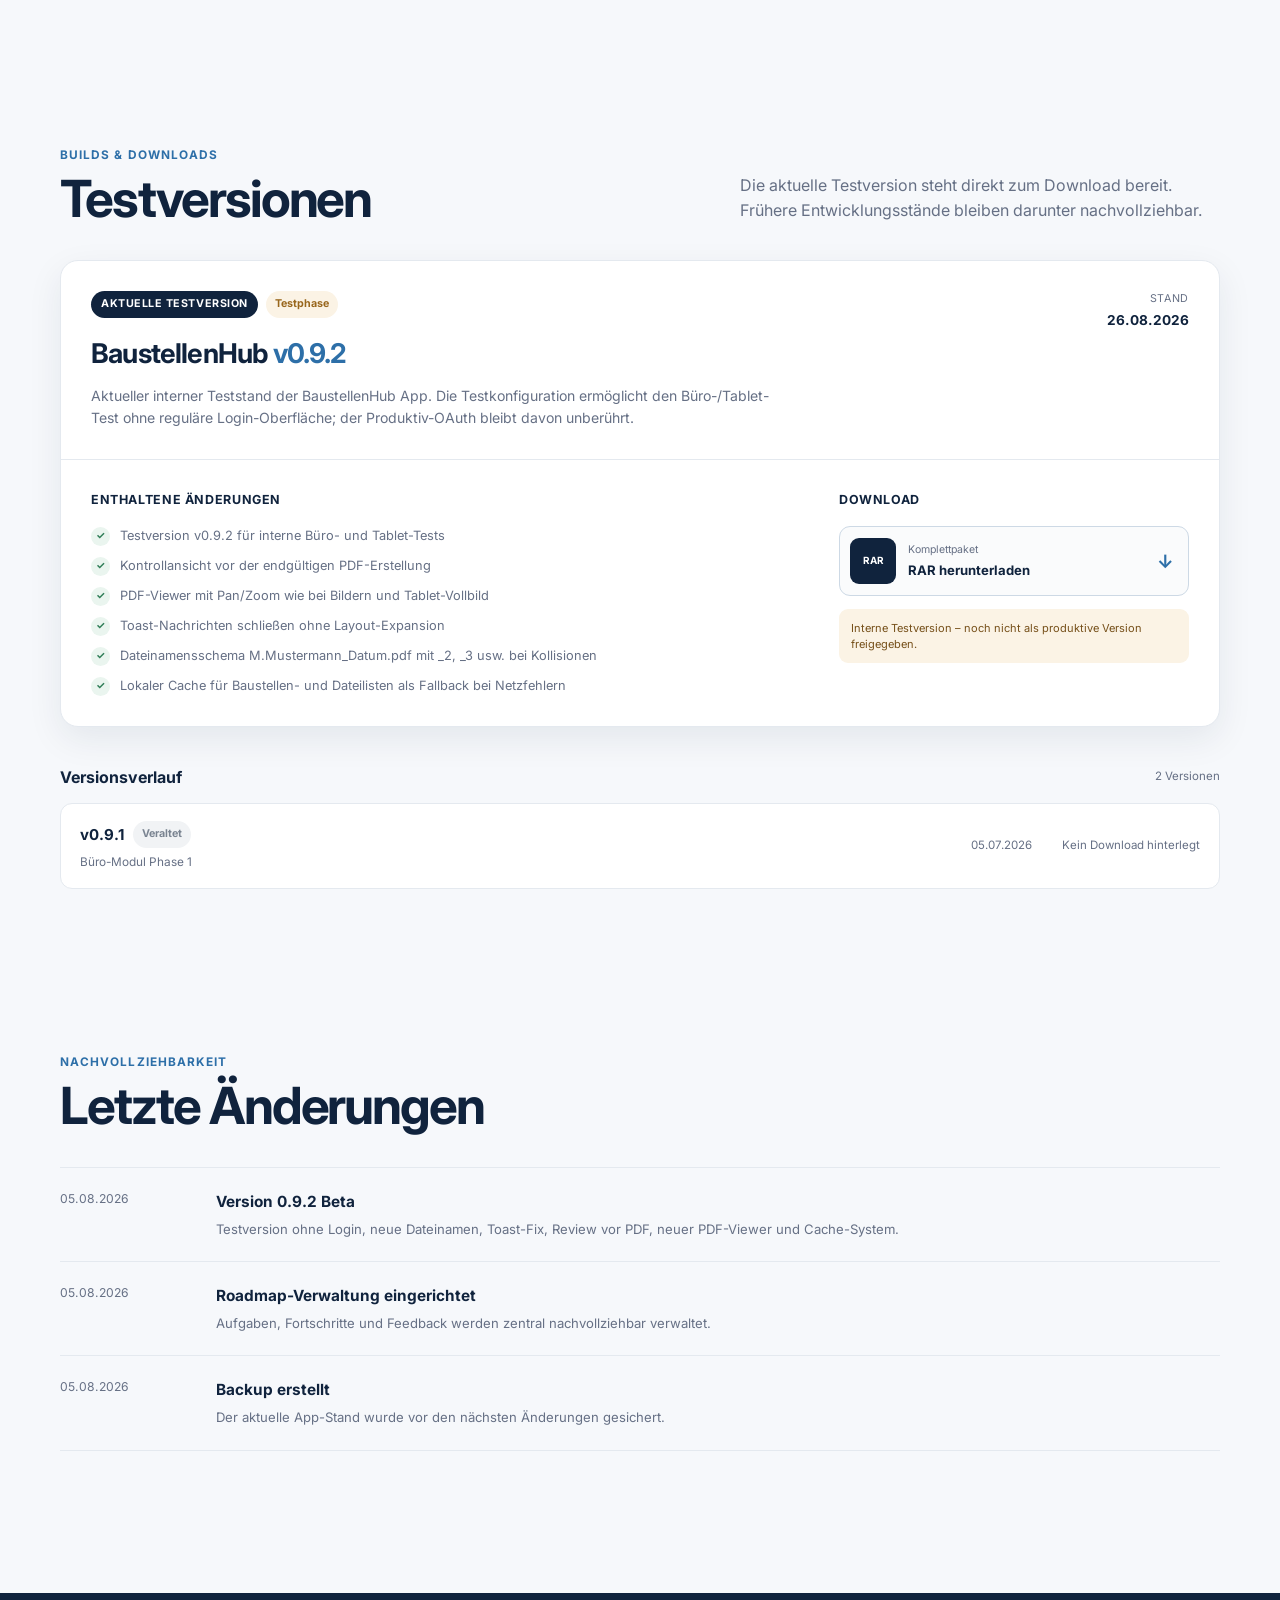
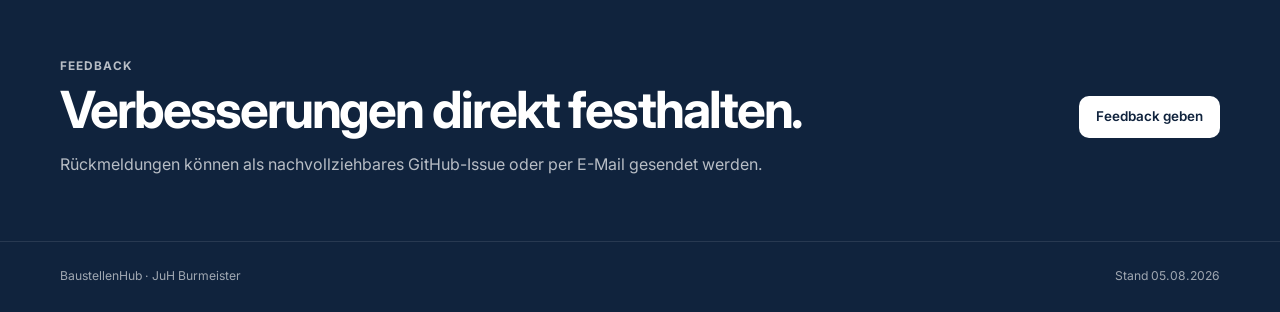
==== commit 69b0f0da: "feat: Testversionen und Downloads" ====
--- a/index.html
+++ b/index.html
@@ -14,7 +14,7 @@
 <header class="header">
   <div class="container header-inner">
     <a class="brand" href="#"><span class="mark">BH</span><span><strong>BaustellenHub</strong><small>JuH Burmeister</small></span></a>
-    <nav><a href="#roadmap">Roadmap</a><a href="#tasks">Aufgaben</a><a href="#changes">Änderungen</a></nav>
+    <nav><a href="#roadmap">Roadmap</a><a href="#tasks">Aufgaben</a><a href="#versions">Testversionen</a><a href="#changes">Änderungen</a></nav>
     <div class="actions"><a class="btn secondary" href="editor.html">Verwalten</a><button class="btn primary" id="feedbackOpen">Feedback</button></div>
   </div>
 </header>
@@ -57,6 +57,20 @@
     <div id="taskList" class="task-list"></div>
   </section>
 
+
+  <section class="section container" id="versions">
+    <div class="section-head">
+      <div><p class="eyebrow">Builds & Downloads</p><h2>Testversionen</h2></div>
+      <p>Die aktuelle Testversion steht direkt zum Download bereit. Frühere Entwicklungsstände bleiben darunter nachvollziehbar.</p>
+    </div>
+    <div id="currentVersion"></div>
+    <div class="version-history-head">
+      <h3>Versionsverlauf</h3>
+      <span id="versionCount">–</span>
+    </div>
+    <div id="versionHistory" class="version-history"></div>
+  </section>
+
   <section class="section container" id="changes">
     <div class="section-head"><div><p class="eyebrow">Nachvollziehbarkeit</p><h2>Letzte Änderungen</h2></div></div>
     <div id="changelog" class="changelog"></div>
--- a/styles.css
+++ b/styles.css
@@ -8,4 +8,7 @@
 .changelog{border-top:1px solid var(--line)}.change{display:grid;grid-template-columns:130px 1fr;gap:26px;padding:22px 0;border-bottom:1px solid var(--line)}.change-date{color:var(--muted);font-size:.76rem}.change h3{margin-bottom:5px;color:var(--navy);font-size:.96rem}.change p{margin-bottom:0;color:var(--muted);font-size:.82rem}
 .feedback{margin-top:60px;padding:64px 0;background:var(--navy);color:white}.feedback-inner{display:grid;grid-template-columns:1fr auto;gap:50px;align-items:center}.feedback h2{color:white}.feedback p:last-child{margin:15px 0 0;color:rgba(255,255,255,.7)}footer{background:var(--navy);border-top:1px solid rgba(255,255,255,.1);color:rgba(255,255,255,.6)}.footer-inner{min-height:70px;display:flex;justify-content:space-between;align-items:center;font-size:.76rem}
 dialog{width:min(620px,calc(100% - 28px));padding:0;border:0;border-radius:16px;box-shadow:0 25px 80px rgba(16,35,61,.3)}dialog::backdrop{background:rgba(16,35,61,.55);backdrop-filter:blur(4px)}.dialog{padding:26px}.dialog-head{display:flex;justify-content:space-between;gap:20px}.dialog-head h2{font-size:1.7rem}.close{width:36px;height:36px;border:1px solid var(--line);border-radius:9px;background:white;cursor:pointer;font-size:1.2rem}.dialog label{display:grid;gap:7px;margin-top:16px;color:var(--navy);font-size:.78rem;font-weight:600}.dialog input,.dialog select,.dialog textarea{width:100%;border:1px solid var(--line);border-radius:10px;outline:none}.dialog input,.dialog select{height:45px;padding:0 12px}.dialog textarea{padding:12px;resize:vertical}.dialog-actions{display:flex;justify-content:flex-end;gap:9px;margin-top:22px}.email-link{margin-top:12px;padding:0;border:0;background:none;color:var(--blue);cursor:pointer;font-size:.75rem;font-weight:600}
-@media(max-width:900px){nav{display:none}.hero{grid-template-columns:1fr}.feedback-inner{grid-template-columns:1fr}}@media(max-width:680px){:root{--container:min(100% - 24px,1160px)}.actions .secondary{display:none}.hero{padding-top:60px}.section-head{align-items:flex-start;flex-direction:column}.milestone{grid-template-columns:42px 1fr}.milestone-progress{grid-column:2;text-align:left}.task{grid-template-columns:30px 1fr}.task-side{grid-column:2;text-align:left}.change{grid-template-columns:1fr;gap:8px}.footer-inner{align-items:flex-start;flex-direction:column;justify-content:center;gap:5px}}+@media(max-width:900px){nav{display:none}.hero{grid-template-columns:1fr}.feedback-inner{grid-template-columns:1fr}}@media(max-width:680px){:root{--container:min(100% - 24px,1160px)}.actions .secondary{display:none}.hero{padding-top:60px}.section-head{align-items:flex-start;flex-direction:column}.milestone{grid-template-columns:42px 1fr}.milestone-progress{grid-column:2;text-align:left}.task{grid-template-columns:30px 1fr}.task-side{grid-column:2;text-align:left}.change{grid-template-columns:1fr;gap:8px}.footer-inner{align-items:flex-start;flex-direction:column;justify-content:center;gap:5px}}
+/* Testversionen */
+#versions{scroll-margin-top:90px}.current-version-card{overflow:hidden;border:1px solid var(--line);border-radius:18px;background:white;box-shadow:var(--shadow)}.current-version-top{display:flex;justify-content:space-between;gap:40px;padding:30px;border-bottom:1px solid var(--line)}.version-label-row{display:flex;flex-wrap:wrap;align-items:center;gap:8px;margin-bottom:15px}.current-version-label,.version-status{display:inline-flex;align-items:center;min-height:27px;padding:0 9px;border-radius:999px;font-size:.67rem;font-weight:700}.current-version-label{padding-inline:10px;background:var(--navy);color:white;text-transform:uppercase;letter-spacing:.05em}.version-status{background:#edf0f4;color:var(--muted)}.version-status-testing{background:#fbf3e5;color:var(--amber)}.version-status-ready_for_test{background:#eaf2f8;color:var(--blue)}.version-status-stable{background:#eaf5ef;color:var(--green)}.version-status-outdated{background:#f1f3f5;color:#7a8491}.current-version-top h3{margin:0 0 10px;color:var(--navy);font-size:1.7rem;letter-spacing:-.03em}.current-version-top h3 span{color:var(--blue)}.current-version-description{max-width:700px;margin:0;color:var(--muted);font-size:.88rem}.version-date{flex-shrink:0;text-align:right}.version-date span,.version-date strong{display:block}.version-date span{margin-bottom:3px;color:var(--muted);font-size:.67rem;text-transform:uppercase;letter-spacing:.06em}.version-date strong{color:var(--navy);font-size:.85rem}.current-version-content{display:grid;grid-template-columns:minmax(0,1fr) 350px;gap:40px;padding:30px}.current-version-content h4{margin:0 0 17px;color:var(--navy);font-size:.78rem;text-transform:uppercase;letter-spacing:.05em}.version-changes ul{display:grid;gap:10px;margin:0;padding:0;list-style:none}.version-changes li{display:flex;gap:10px;align-items:flex-start;color:var(--muted);font-size:.8rem}.version-check{width:19px;height:19px;flex:0 0 19px;display:grid;place-items:center;margin-top:1px;border-radius:50%;background:#eaf5ef;color:var(--green);font-size:.65rem;font-weight:700}.version-download-list{display:grid;gap:9px}.version-download{display:grid;grid-template-columns:46px 1fr auto;gap:12px;align-items:center;min-height:70px;padding:10px 14px 10px 10px;border:1px solid var(--line);border-radius:11px;background:#fafbfc;transition:.18s}.version-download:hover{border-color:#c9d3df;background:white;transform:translateY(-1px)}.primary-download{border-color:#cdd9e5}.download-icon{width:46px;height:46px;display:grid;place-items:center;border-radius:9px;background:var(--navy);color:white;font-size:.62rem;font-weight:700}.download-copy small,.download-copy strong{display:block}.download-copy small{margin-bottom:2px;color:var(--muted);font-size:.66rem}.download-copy strong{color:var(--navy);font-size:.82rem}.download-arrow{color:var(--blue);font-size:1.15rem;font-weight:700}.version-notice{margin:13px 0 0;padding:11px 12px;border-radius:9px;background:#fbf3e5;color:#76501a;font-size:.69rem;line-height:1.45}.download-missing,.history-no-download{color:var(--muted);font-size:.72rem}.version-history-head{display:flex;justify-content:space-between;align-items:center;gap:20px;margin:38px 0 13px}.version-history-head h3{margin:0;color:var(--navy);font-size:1rem}.version-history-head span{color:var(--muted);font-size:.72rem}.version-history{display:grid;gap:9px}.history-version{display:flex;justify-content:space-between;gap:30px;align-items:center;padding:17px 19px;border:1px solid var(--line);border-radius:12px;background:white}.history-version-main{min-width:0;flex:1;display:flex;justify-content:space-between;gap:30px;align-items:center}.history-version-title{display:flex;flex-wrap:wrap;align-items:center;gap:9px}.history-version-title strong{color:var(--navy);font-size:.94rem}.history-version p{margin:5px 0 0;color:var(--muted);font-size:.74rem}.history-version time{flex-shrink:0;color:var(--muted);font-size:.72rem}.history-version-downloads{display:flex;gap:7px}.history-download{display:inline-flex;align-items:center;gap:9px;min-height:35px;padding:0 11px;border:1px solid var(--line);border-radius:8px;color:var(--navy);font-size:.7rem;font-weight:600}.history-download:hover{background:#f6f8fb}.history-download span{color:var(--blue)}.version-empty{padding:24px;border:1px dashed #ccd4de;border-radius:12px;background:rgba(255,255,255,.55);color:var(--muted);text-align:center;font-size:.8rem}.version-error{border-color:#efcccc;background:#f9ecec;color:var(--red)}
+@media(max-width:850px){.current-version-content{grid-template-columns:1fr}.history-version{align-items:flex-start;flex-direction:column}.history-version-downloads{width:100%}.history-download{flex:1;justify-content:center}}@media(max-width:600px){.current-version-top{flex-direction:column;gap:20px;padding:22px}.version-date{text-align:left}.current-version-content{padding:22px}.history-version-main{align-items:flex-start;flex-direction:column;gap:10px}}
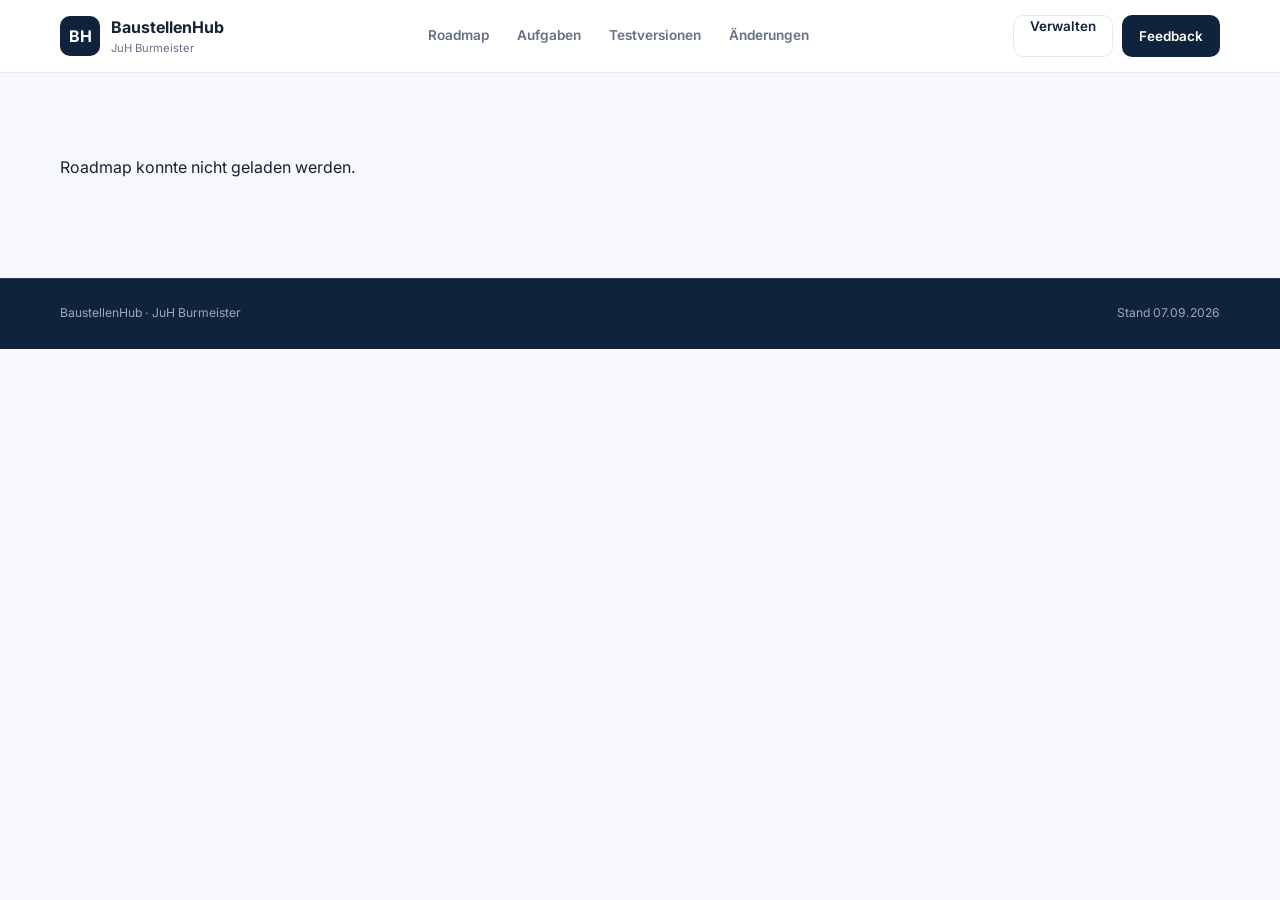
==== commit 92b03eb3: "fix: repair v0.9.4.1 downloads and roadmap status handling" ====
--- a/index.html
+++ b/index.html
@@ -52,7 +52,7 @@
   <section class="section container" id="tasks">
     <div class="section-head">
       <div><p class="eyebrow">Arbeitsstand</p><h2>Aufgaben</h2></div>
-      <div class="filters"><button class="filter active" data-filter="all">Alle</button><button class="filter" data-filter="in_progress">In Arbeit</button><button class="filter" data-filter="planned">Geplant</button><button class="filter" data-filter="done">Erledigt</button></div>
+      <div class="filters"><button class="filter active" data-filter="all">Alle</button><button class="filter" data-filter="implemented">Implementiert</button><button class="filter" data-filter="in_progress">In Arbeit</button><button class="filter" data-filter="planned">Geplant</button><button class="filter" data-filter="done">Erledigt</button></div>
     </div>
     <div id="taskList" class="task-list"></div>
   </section>
--- a/styles.css
+++ b/styles.css
@@ -2,7 +2,7 @@
 *{box-sizing:border-box}html{scroll-behavior:smooth}body{margin:0;font-family:Inter,system-ui,sans-serif;color:var(--text);background:var(--bg);line-height:1.55}button,input,select,textarea{font:inherit}a{text-decoration:none;color:inherit}.container{width:var(--container);margin:auto}
 .header{position:sticky;top:0;z-index:20;background:rgba(255,255,255,.95);border-bottom:1px solid var(--line);backdrop-filter:blur(14px)}.header-inner{min-height:72px;display:flex;align-items:center;justify-content:space-between;gap:24px}.brand{display:flex;align-items:center;gap:11px}.mark{width:40px;height:40px;display:grid;place-items:center;border-radius:10px;background:var(--navy);color:white;font-weight:700}.brand strong,.brand small{display:block}.brand small{font-size:.7rem;color:var(--muted)}nav{display:flex;gap:28px;color:var(--muted);font-size:.85rem;font-weight:600}.actions{display:flex;gap:9px}.btn{min-height:42px;padding:0 16px;border-radius:10px;border:1px solid transparent;cursor:pointer;font-weight:600;font-size:.84rem}.primary{background:var(--navy);color:white}.secondary{background:white;border-color:var(--line);color:var(--navy)}.light{background:white;color:var(--navy)}
 .hero{display:grid;grid-template-columns:1.15fr .85fr;gap:58px;align-items:center;padding:90px 0 76px}.eyebrow{margin:0 0 8px;color:var(--blue);font-size:.74rem;font-weight:700;text-transform:uppercase;letter-spacing:.09em}.pale{color:rgba(255,255,255,.7)}h1,h2,h3,p{margin-top:0}h1{margin-bottom:18px;color:var(--navy);font-size:clamp(3rem,6vw,5.3rem);line-height:.98;letter-spacing:-.055em}h2{margin-bottom:0;color:var(--navy);font-size:clamp(2rem,4vw,3.2rem);line-height:1.05;letter-spacing:-.04em}.lead{max-width:700px;color:var(--muted);font-size:1.05rem}.meta{display:flex;flex-wrap:wrap;gap:34px;margin-top:32px;padding-top:24px;border-top:1px solid var(--line)}.meta span,.meta strong{display:block}.meta span{color:var(--muted);font-size:.7rem;text-transform:uppercase;letter-spacing:.06em}.meta strong{margin-top:4px;color:var(--navy);font-size:.9rem}
-.overview-card{padding:28px;border:1px solid var(--line);border-radius:16px;background:white;box-shadow:var(--shadow)}.card-head{display:flex;justify-content:space-between;color:var(--muted);font-size:.78rem}.card-head b{color:var(--green);font-size:.7rem}.big-value{margin:30px 0 10px;color:var(--navy);font-size:3rem;font-weight:700;letter-spacing:-.05em}.bar{height:10px;border-radius:99px;background:#edf0f4;overflow:hidden}.bar i{display:block;width:0;height:100%;border-radius:inherit;background:var(--blue);transition:.4s}.counts{display:grid;grid-template-columns:repeat(3,1fr);margin-top:28px;padding-top:18px;border-top:1px solid var(--line)}.counts div+div{padding-left:18px;border-left:1px solid var(--line)}.counts strong,.counts span{display:block}.counts strong{color:var(--navy);font-size:1.2rem}.counts span{color:var(--muted);font-size:.7rem}.calculation-note{margin:18px 0 0;color:var(--muted);font-size:.7rem}
+.overview-card{padding:28px;border:1px solid var(--line);border-radius:16px;background:white;box-shadow:var(--shadow)}.card-head{display:flex;justify-content:space-between;color:var(--muted);font-size:.78rem}.card-head b{color:var(--green);font-size:.7rem}.big-value{margin:30px 0 10px;color:var(--navy);font-size:3rem;font-weight:700;letter-spacing:-.05em}.bar{height:10px;border-radius:99px;background:#edf0f4;overflow:hidden}.bar i{display:block;width:0;height:100%;border-radius:inherit;background:var(--blue);transition:.4s}.counts{display:grid;grid-template-columns:repeat(4,1fr);margin-top:28px;padding-top:18px;border-top:1px solid var(--line)}.counts div+div{padding-left:18px;border-left:1px solid var(--line)}.counts strong,.counts span{display:block}.counts strong{color:var(--navy);font-size:1.2rem}.counts span{color:var(--muted);font-size:.7rem}.calculation-note{margin:18px 0 0;color:var(--muted);font-size:.7rem}
 .section{padding:82px 0}.section-head{display:flex;justify-content:space-between;align-items:end;gap:40px;margin-bottom:34px}.section-head>p{max-width:480px;margin-bottom:3px;color:var(--muted)}.milestones{display:grid;gap:14px}.milestone{display:grid;grid-template-columns:50px 1fr 170px;gap:20px;align-items:center;padding:22px;border:1px solid var(--line);border-radius:14px;background:white}.num{width:42px;height:42px;display:grid;place-items:center;border-radius:10px;background:#eaf2f8;color:var(--navy);font-weight:700}.milestone h3{margin-bottom:5px;color:var(--navy);font-size:1.02rem}.milestone p{margin-bottom:8px;color:var(--muted);font-size:.83rem}.milestone small{color:var(--muted)}.milestone-progress{text-align:right}.milestone-progress strong{display:block;margin-bottom:8px;color:var(--navy)}
 .filters{display:flex;flex-wrap:wrap;gap:8px}.filter{min-height:36px;padding:0 12px;border:1px solid var(--line);border-radius:9px;background:white;color:var(--muted);cursor:pointer;font-size:.77rem;font-weight:600}.filter.active{background:var(--navy);border-color:var(--navy);color:white}.task-list{display:grid;gap:12px}.task{display:grid;grid-template-columns:32px 1fr 120px;gap:16px;padding:20px;border:1px solid var(--line);border-radius:14px;background:white}.check{width:26px;height:26px;display:grid;place-items:center;border:1px solid var(--line);border-radius:7px}.task.done .check{background:var(--green);border-color:var(--green);color:white}.task.done h3{text-decoration:line-through;color:#758091}.task h3{margin-bottom:6px;color:var(--navy);font-size:.97rem}.task p{margin-bottom:12px;color:var(--muted);font-size:.82rem}.tags{display:flex;flex-wrap:wrap;gap:7px}.tag{padding:5px 8px;border-radius:7px;background:#f1f4f7;color:var(--muted);font-size:.67rem;font-weight:600}.high{background:#f9ecec;color:var(--red)}.medium{background:#fbf3e5;color:var(--amber)}.task-side{text-align:right}.task-side strong{display:block;color:var(--navy)}.task-side span{color:var(--muted);font-size:.72rem}
 .changelog{border-top:1px solid var(--line)}.change{display:grid;grid-template-columns:130px 1fr;gap:26px;padding:22px 0;border-bottom:1px solid var(--line)}.change-date{color:var(--muted);font-size:.76rem}.change h3{margin-bottom:5px;color:var(--navy);font-size:.96rem}.change p{margin-bottom:0;color:var(--muted);font-size:.82rem}
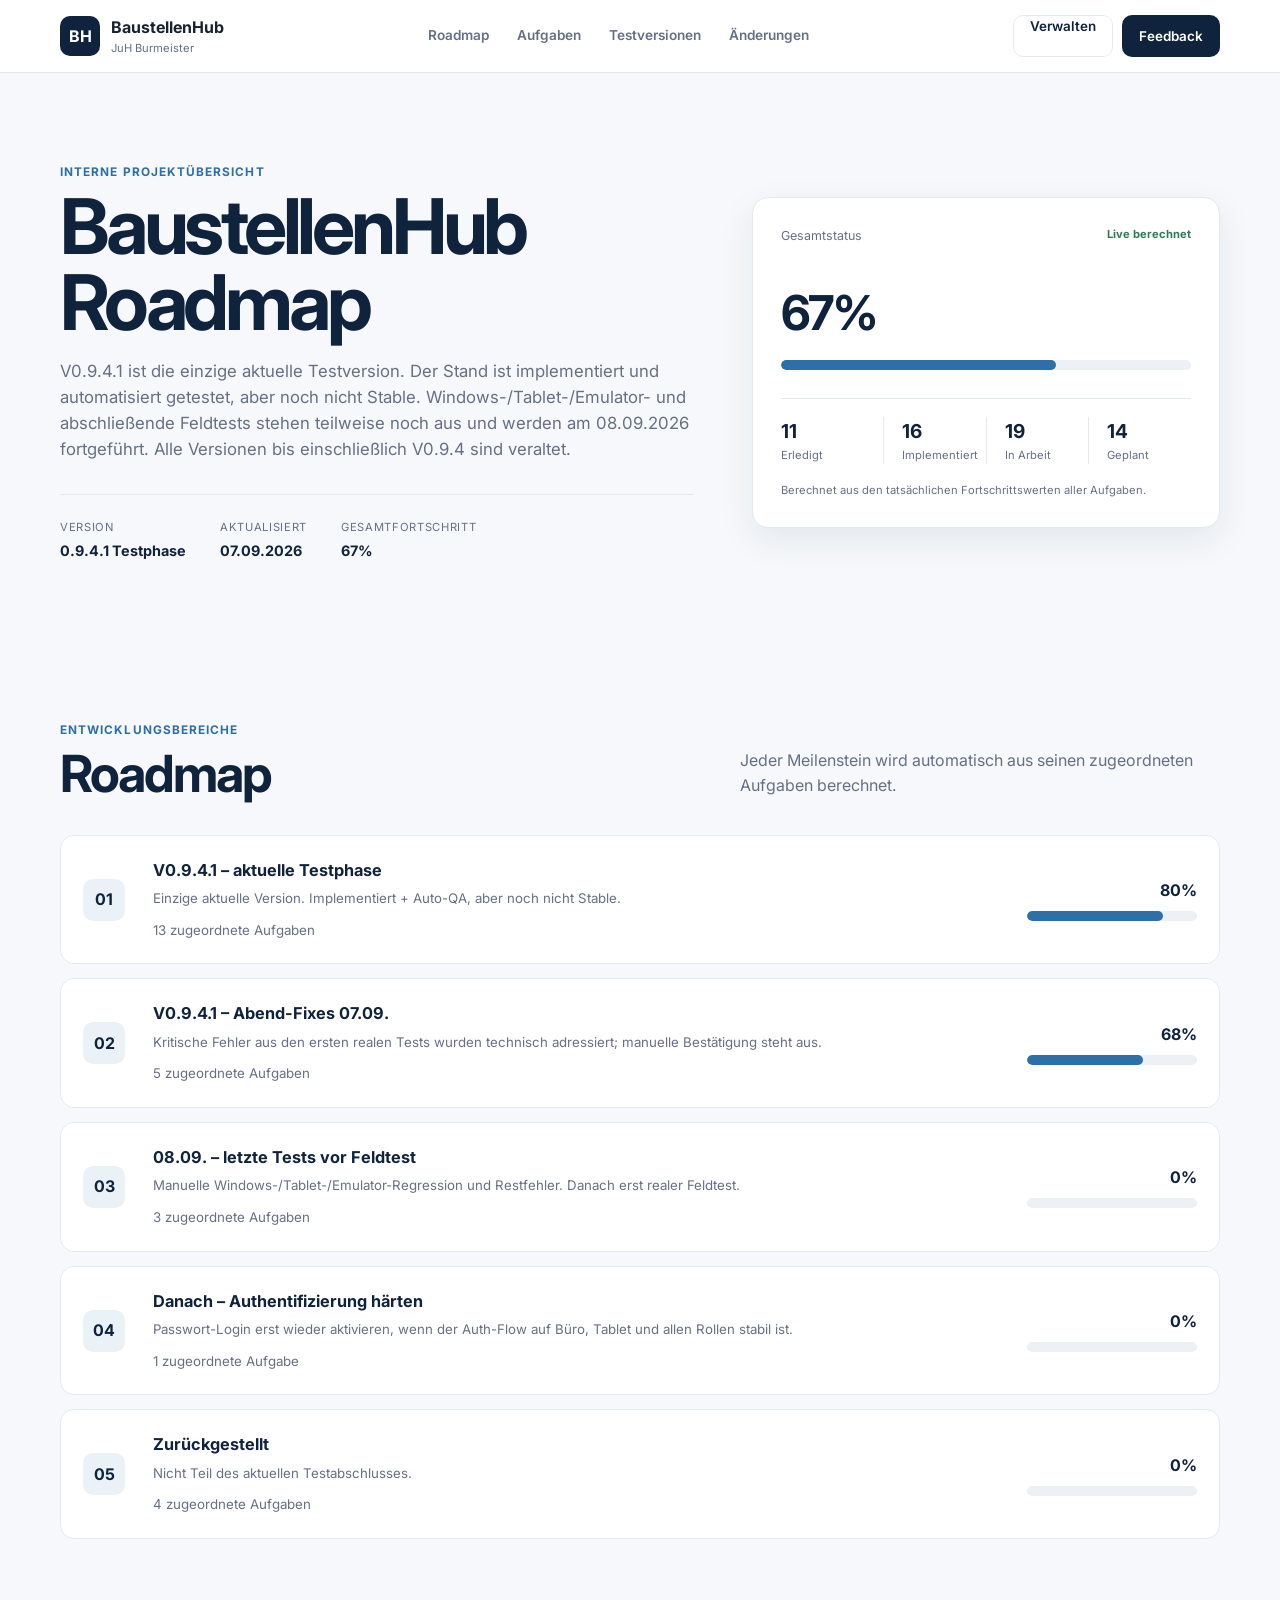
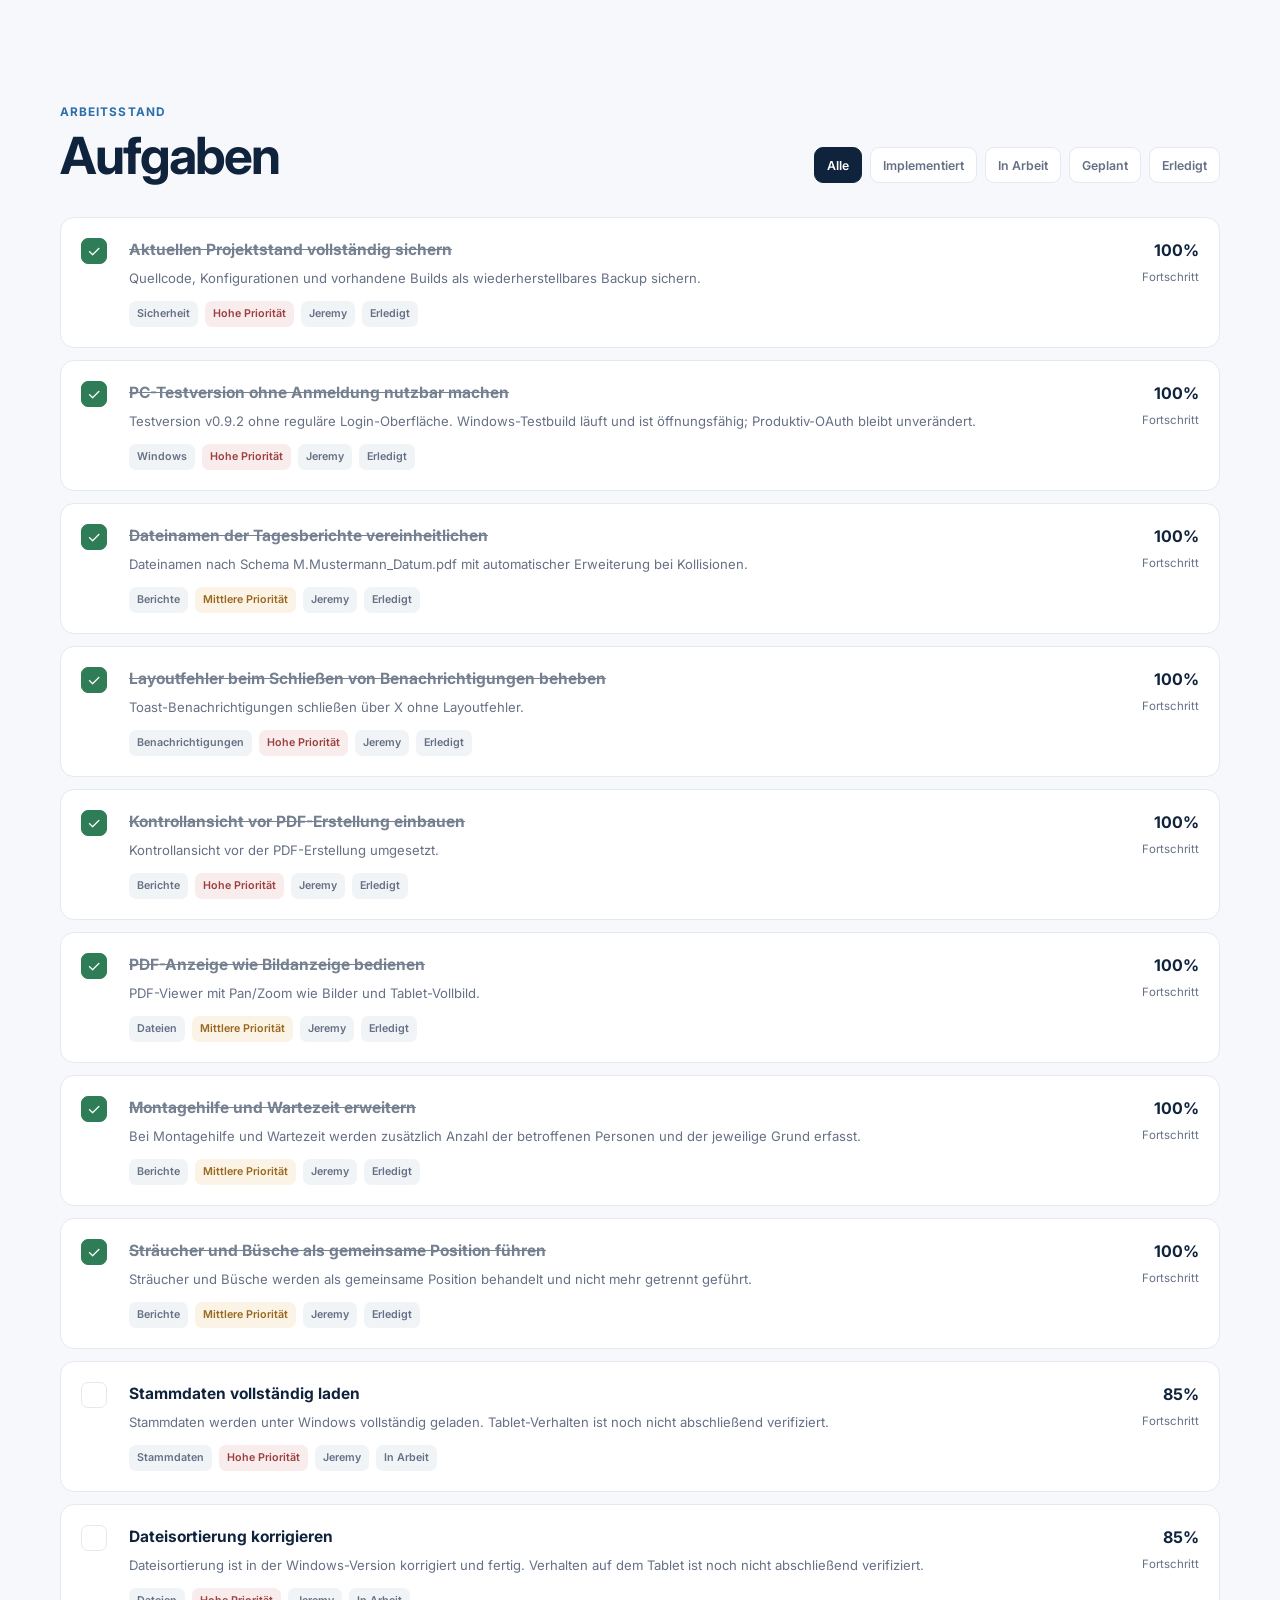
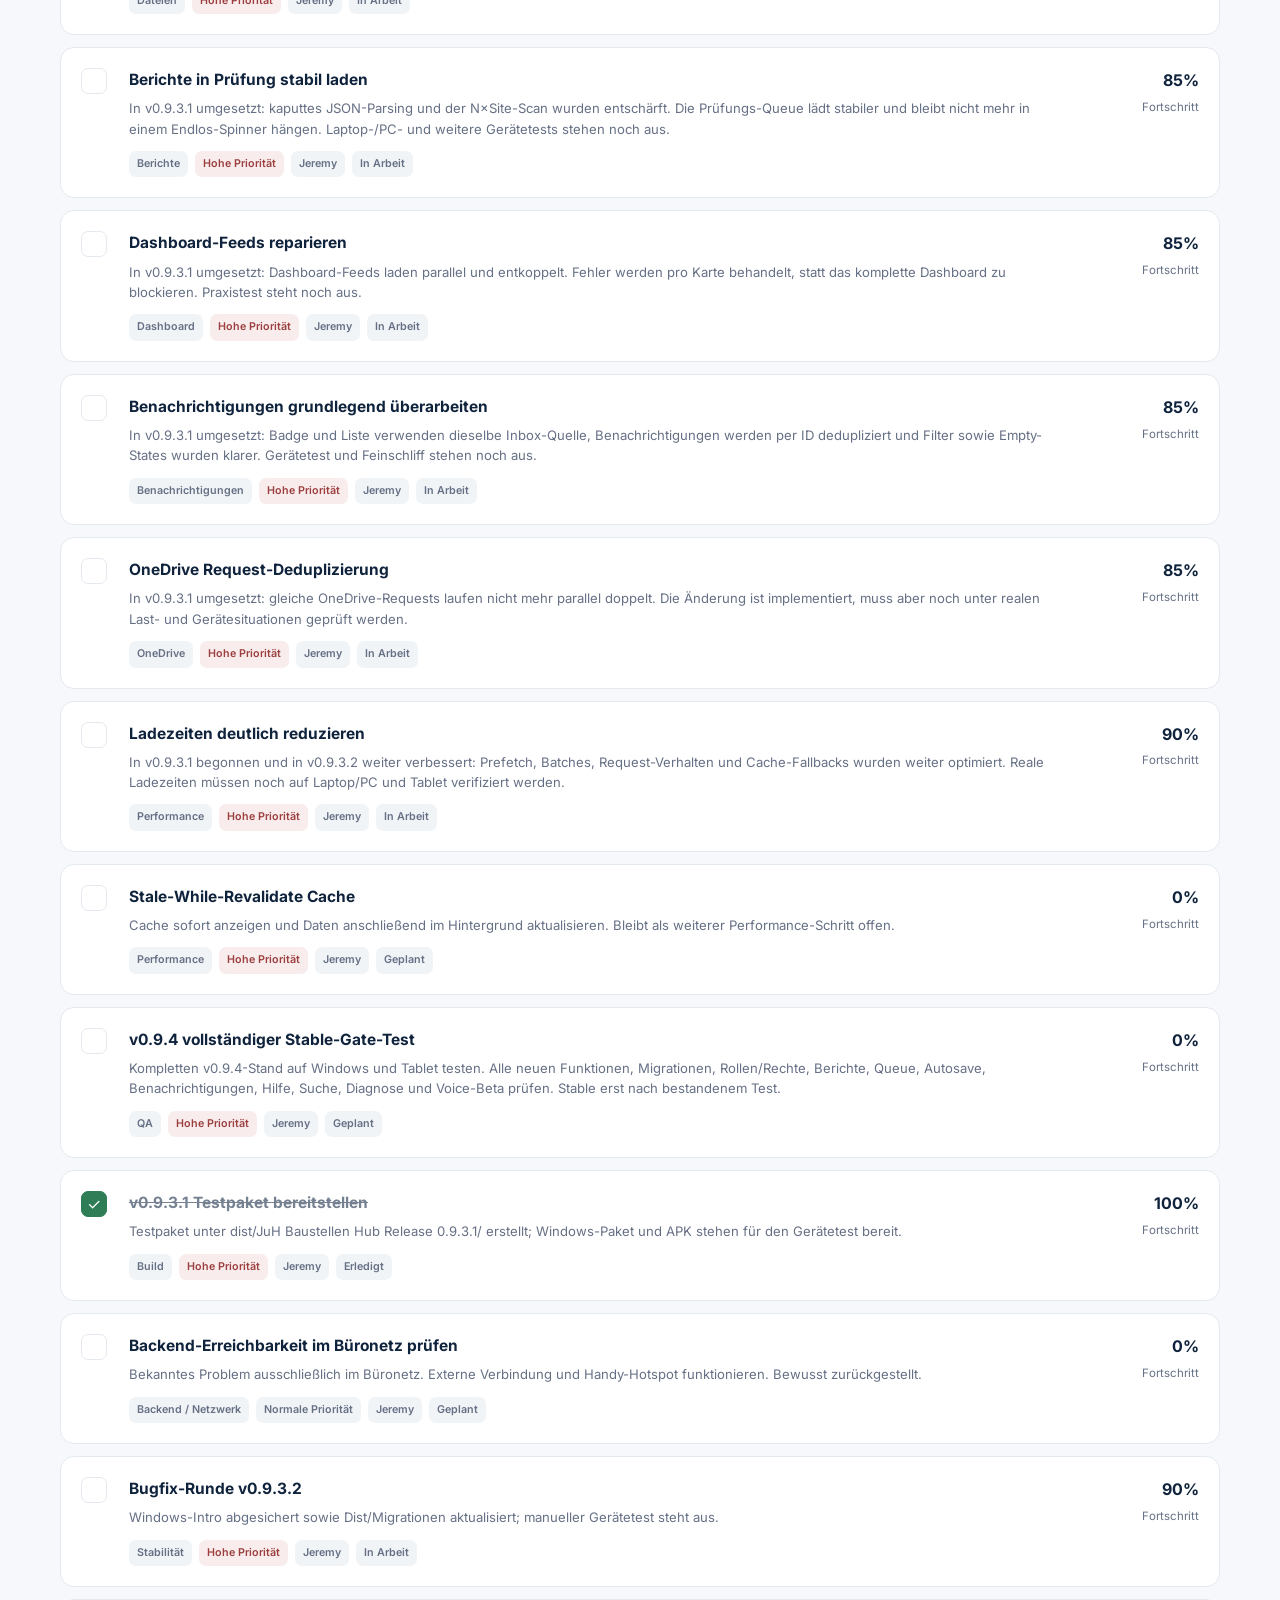
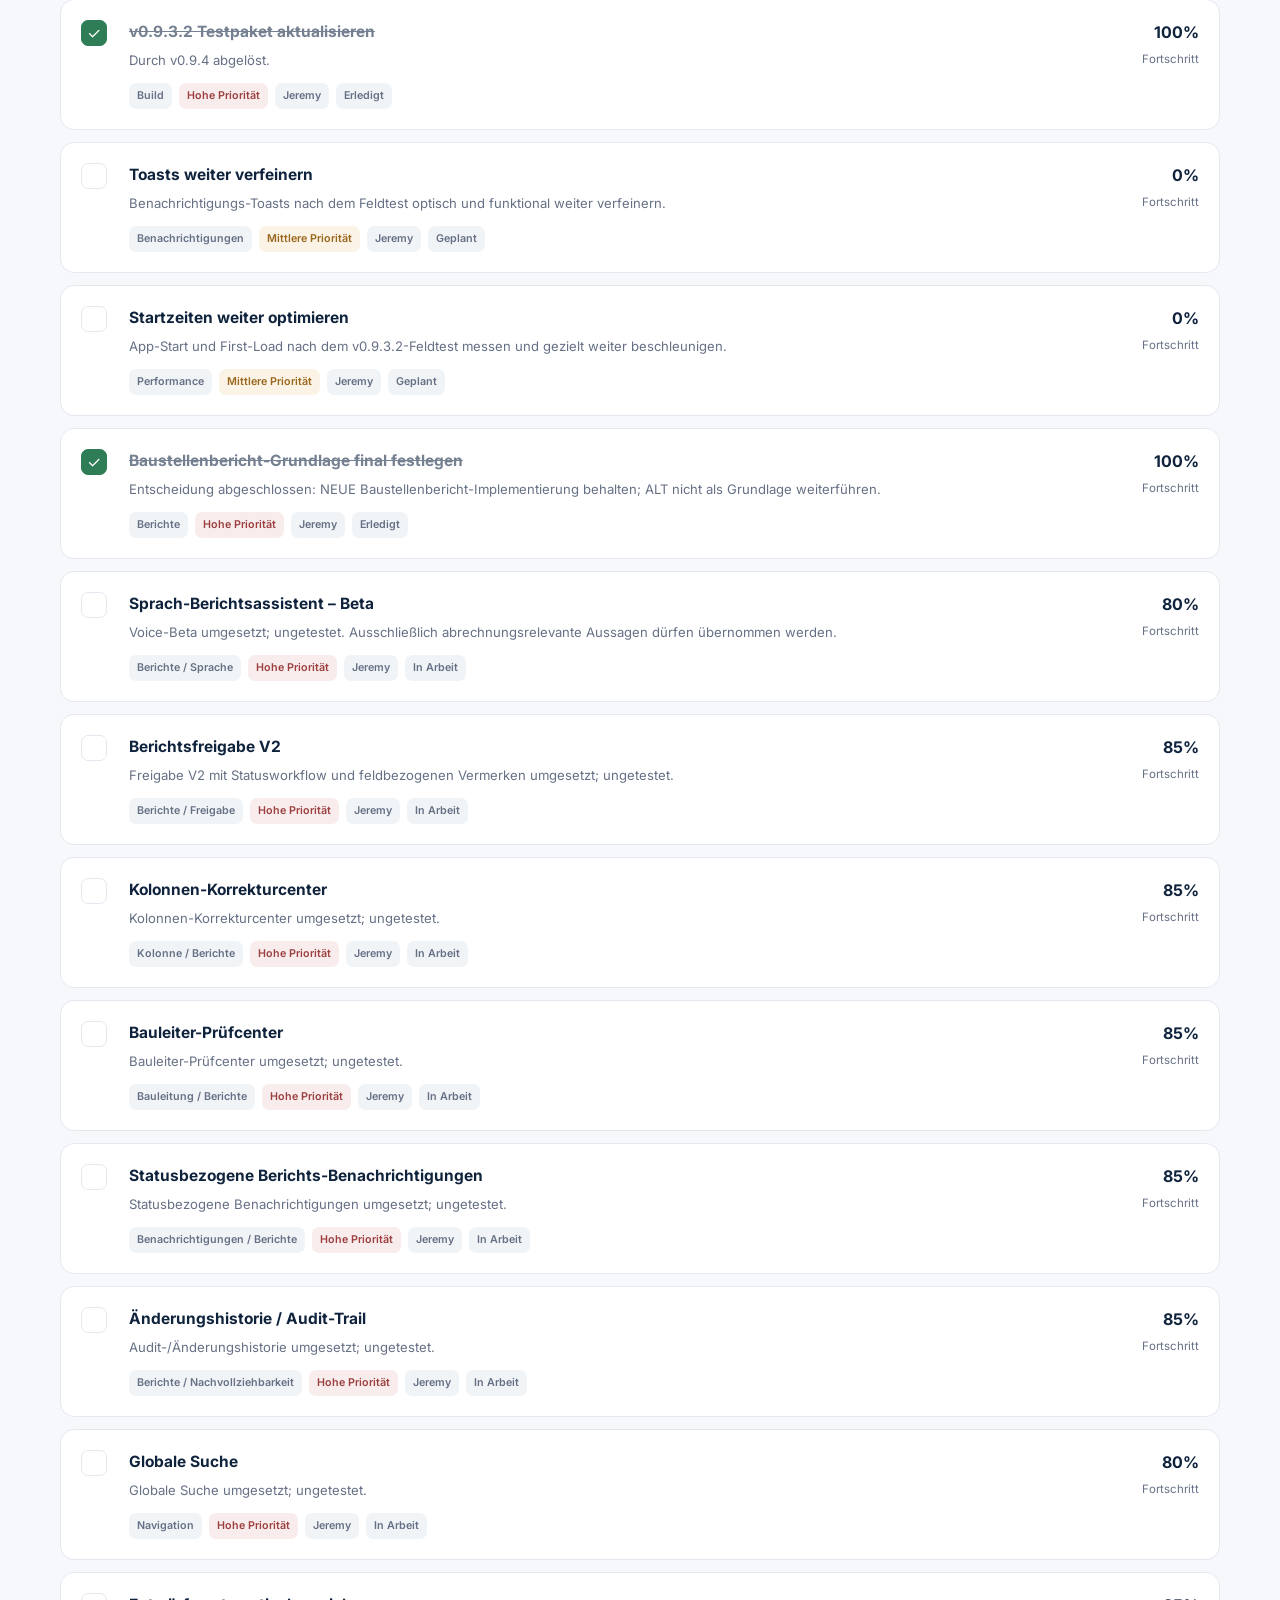
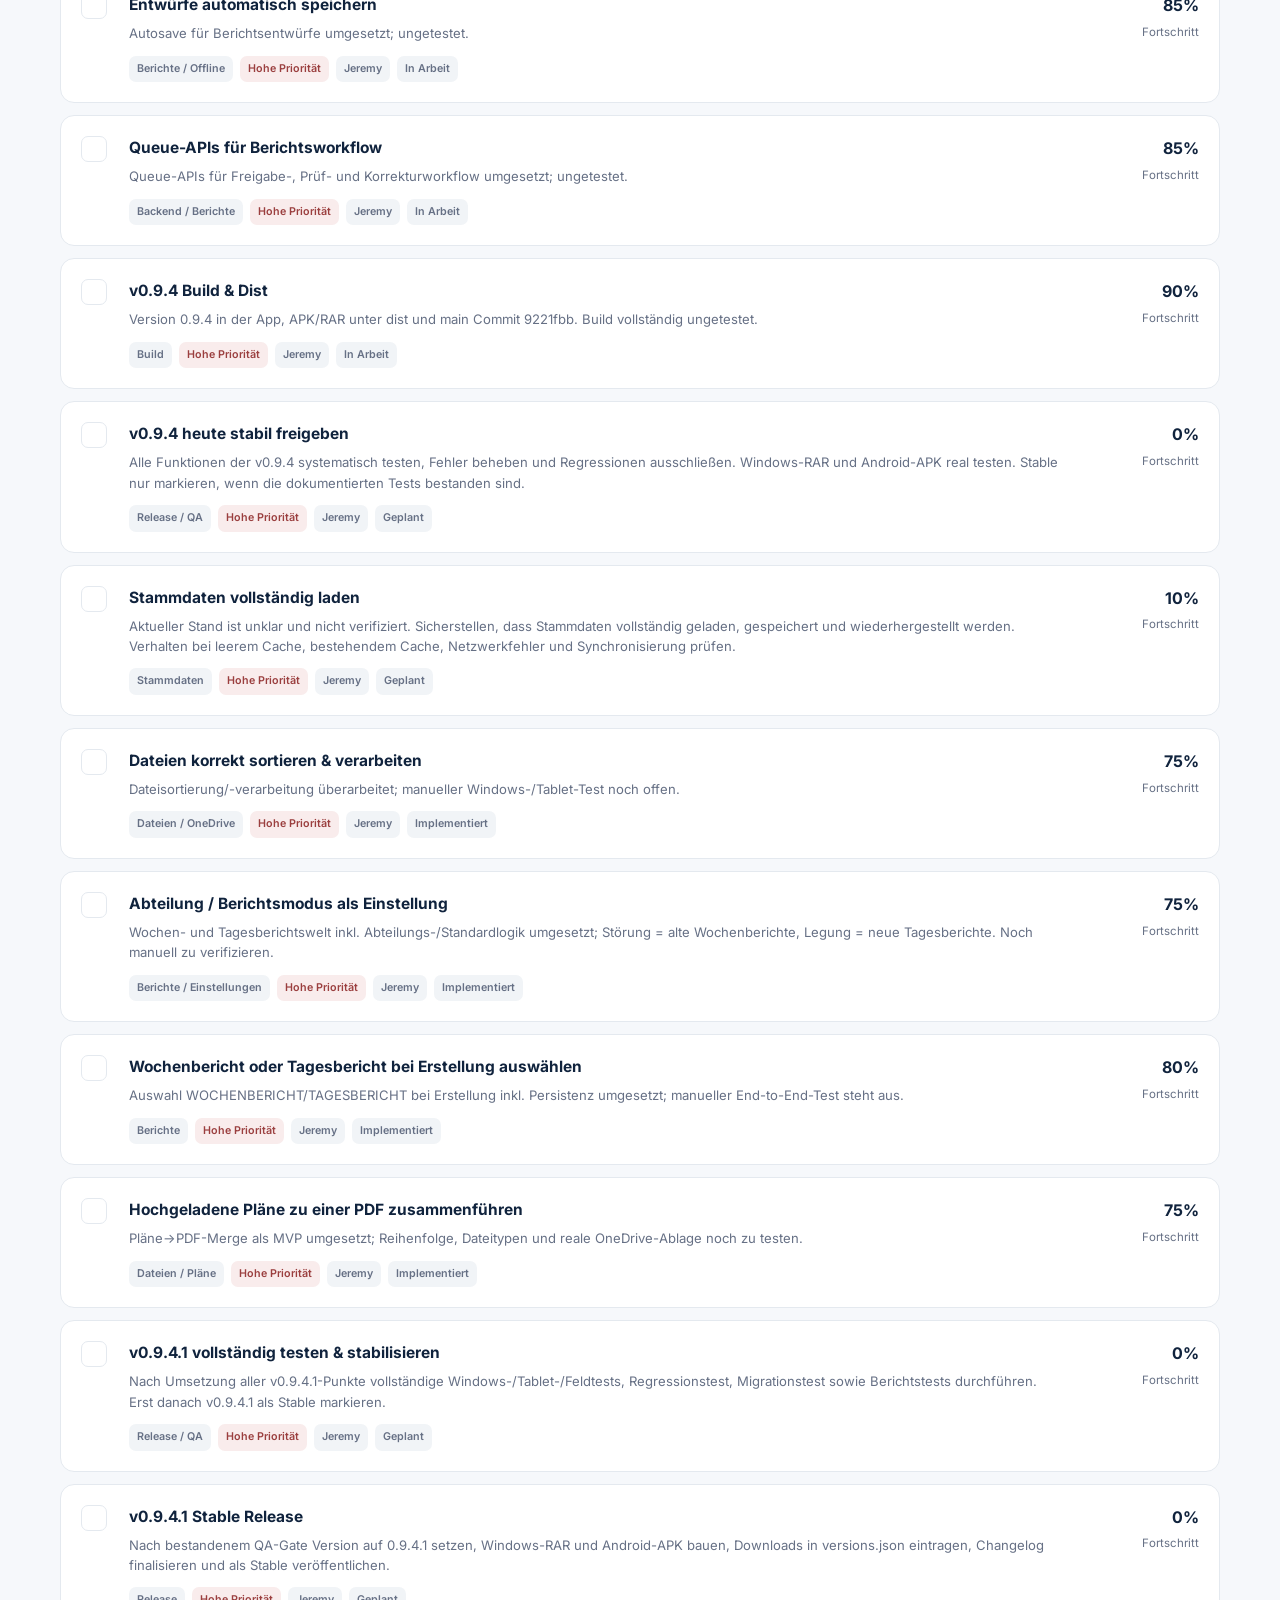
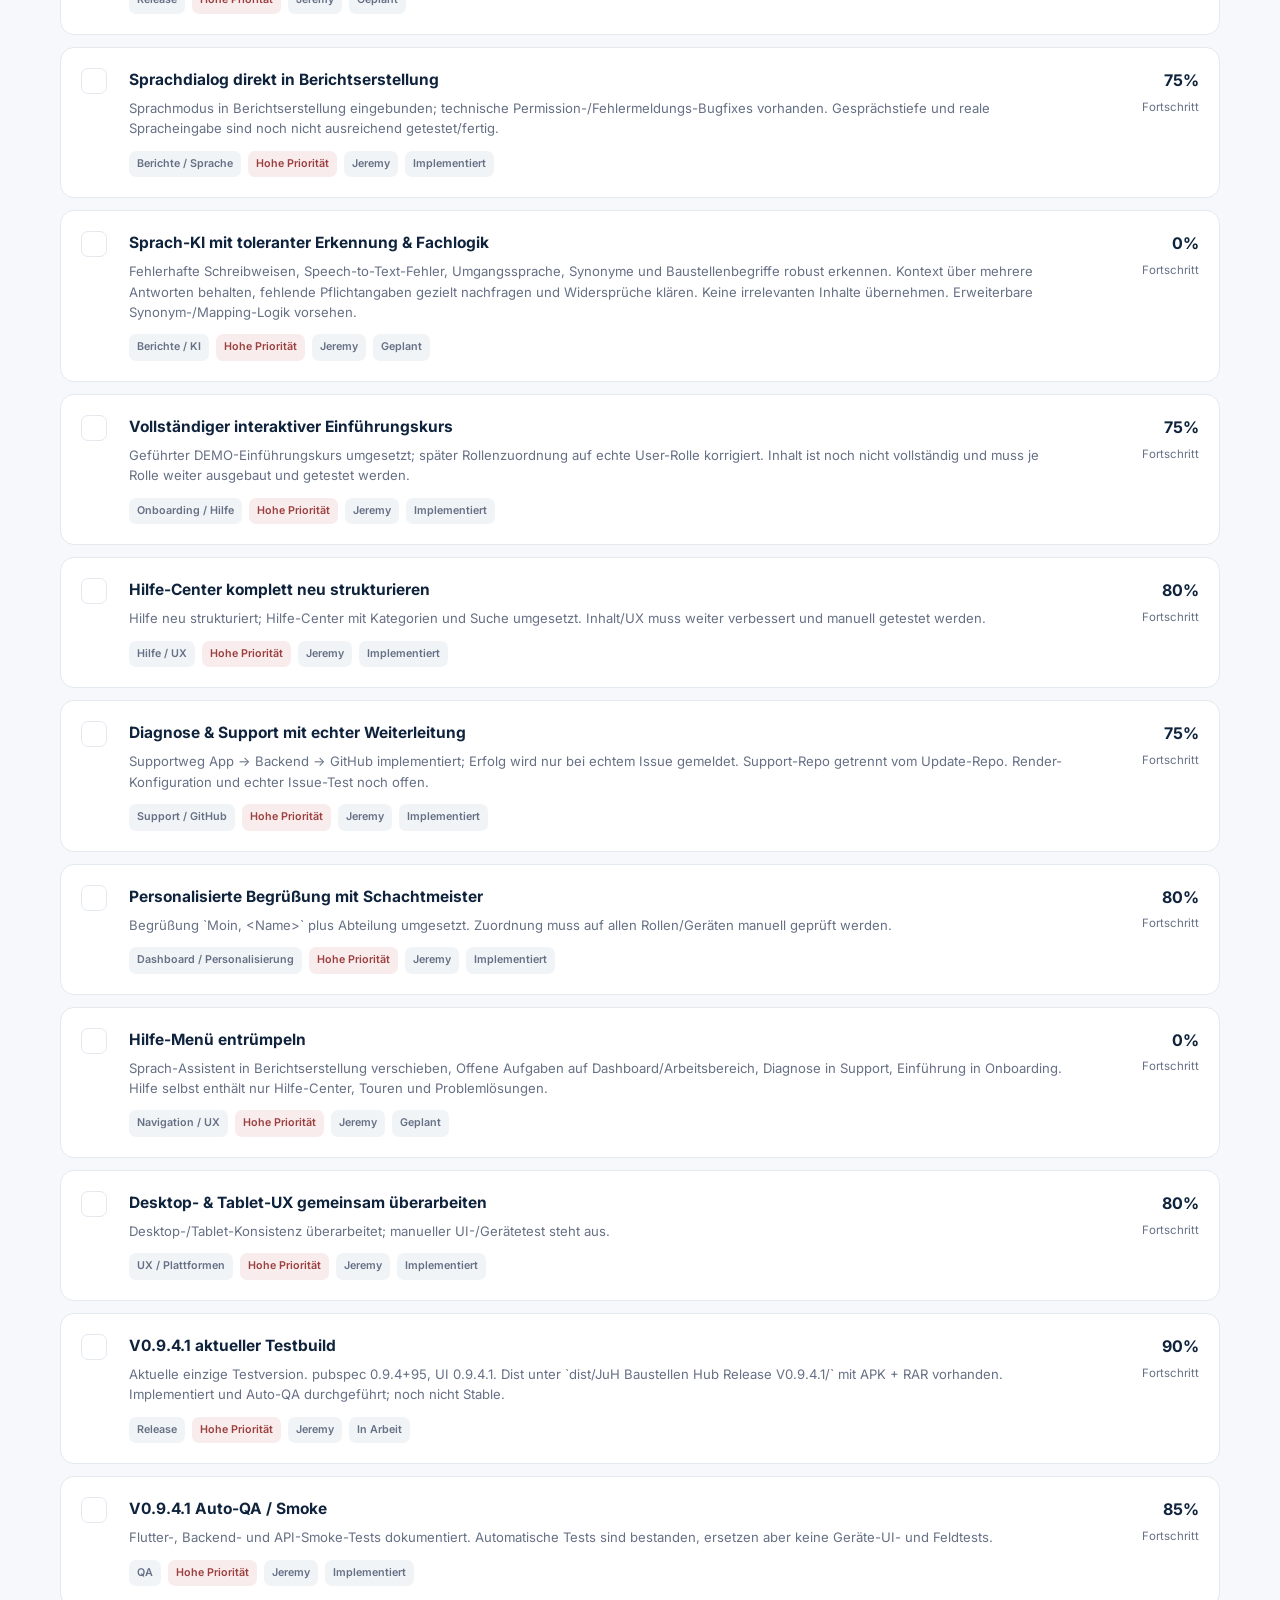
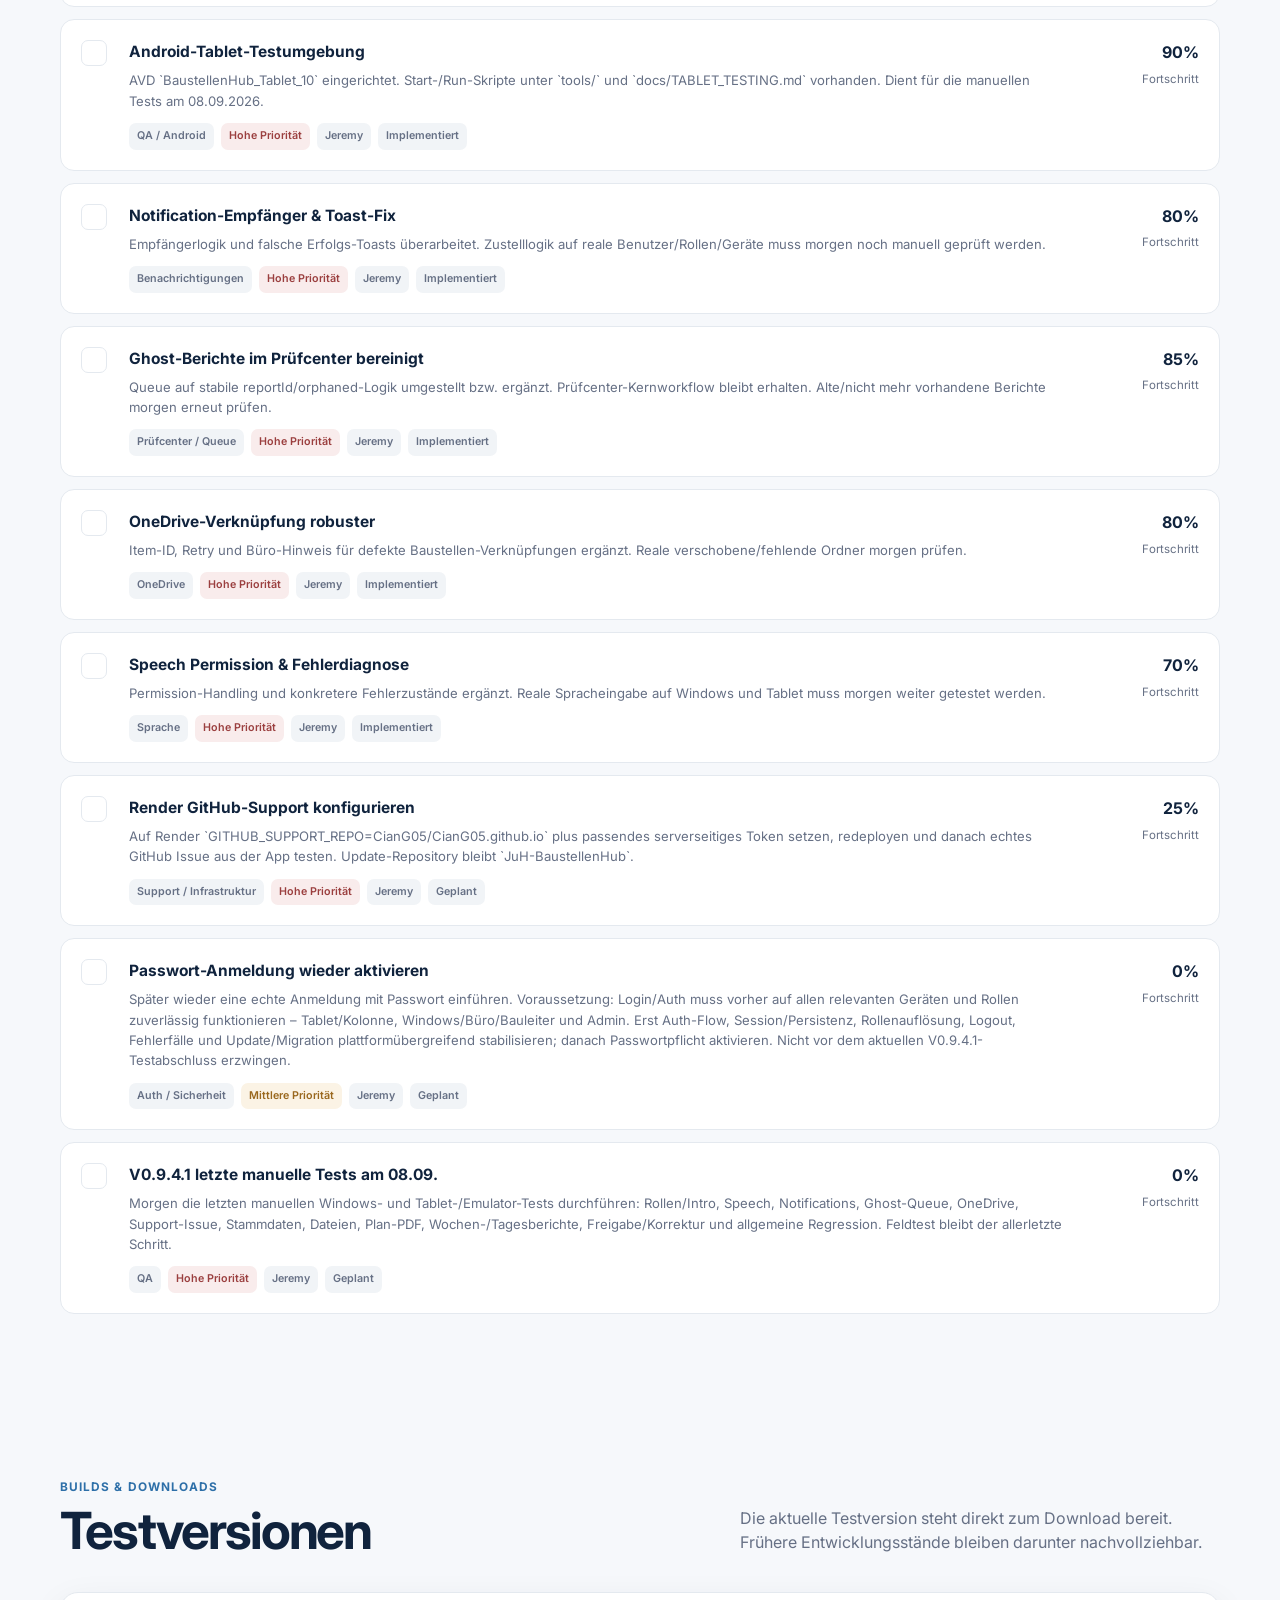
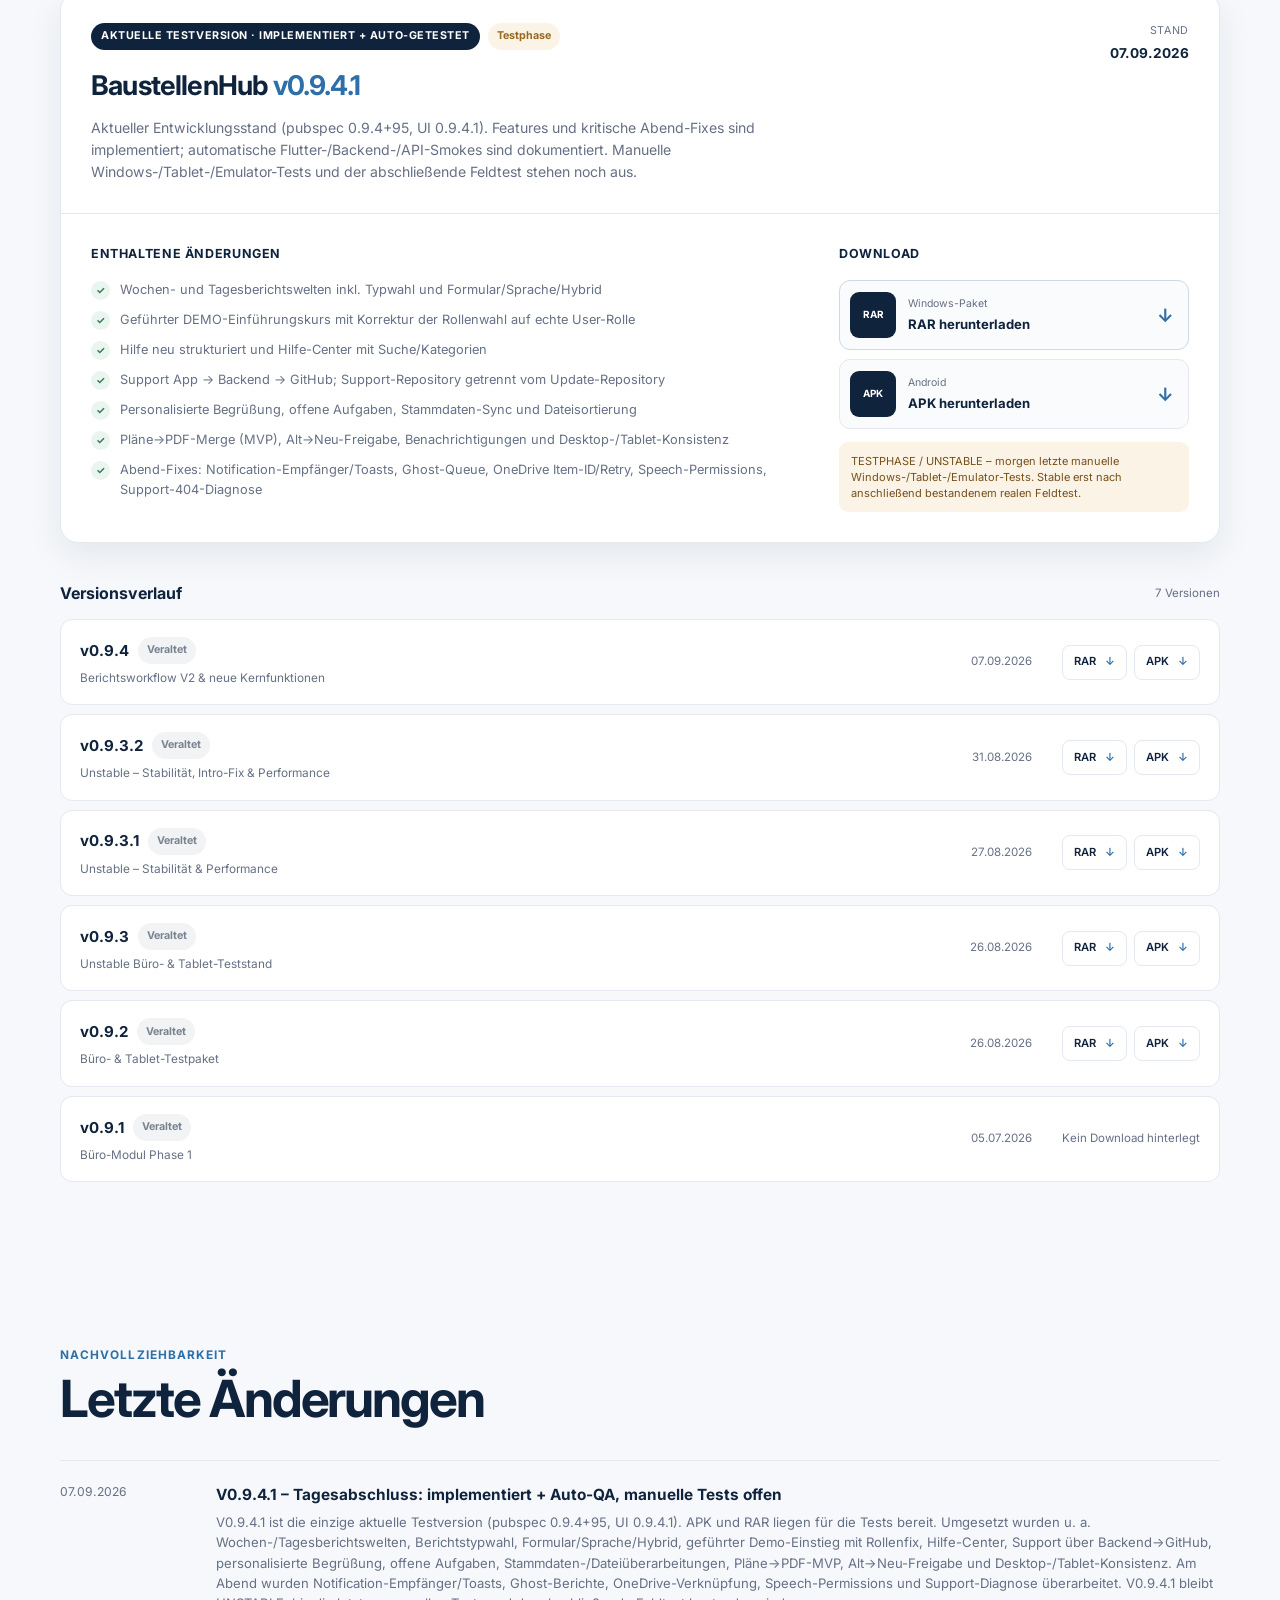
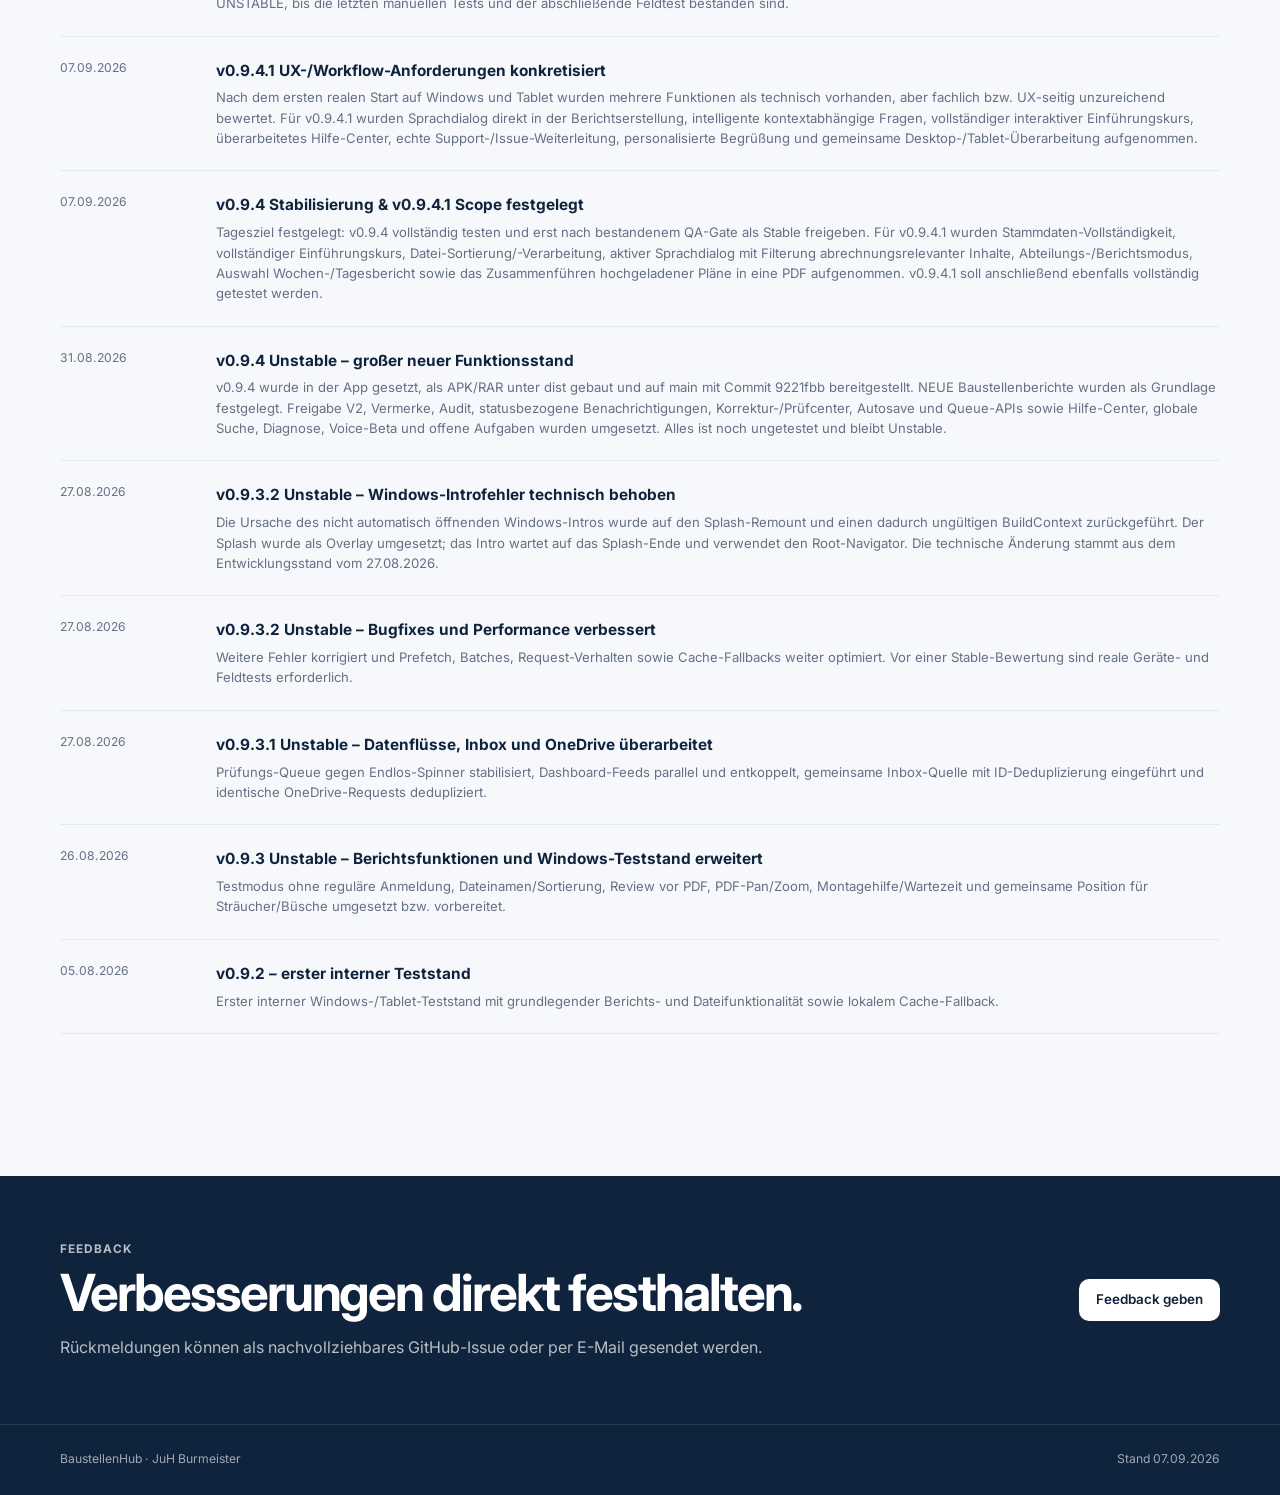
==== commit 5bf165f8: "fix: repair roadmap loading and version downloads" ====
--- a/index.html
+++ b/index.html
@@ -37,6 +37,7 @@
       <div class="bar"><i id="overallBar"></i></div>
       <div class="counts">
         <div><strong id="doneCount">0</strong><span>Erledigt</span></div>
+        <div><strong id="implementedCount">0</strong><span>Implementiert</span></div>
         <div><strong id="workCount">0</strong><span>In Arbeit</span></div>
         <div><strong id="planCount">0</strong><span>Geplant</span></div>
       </div>
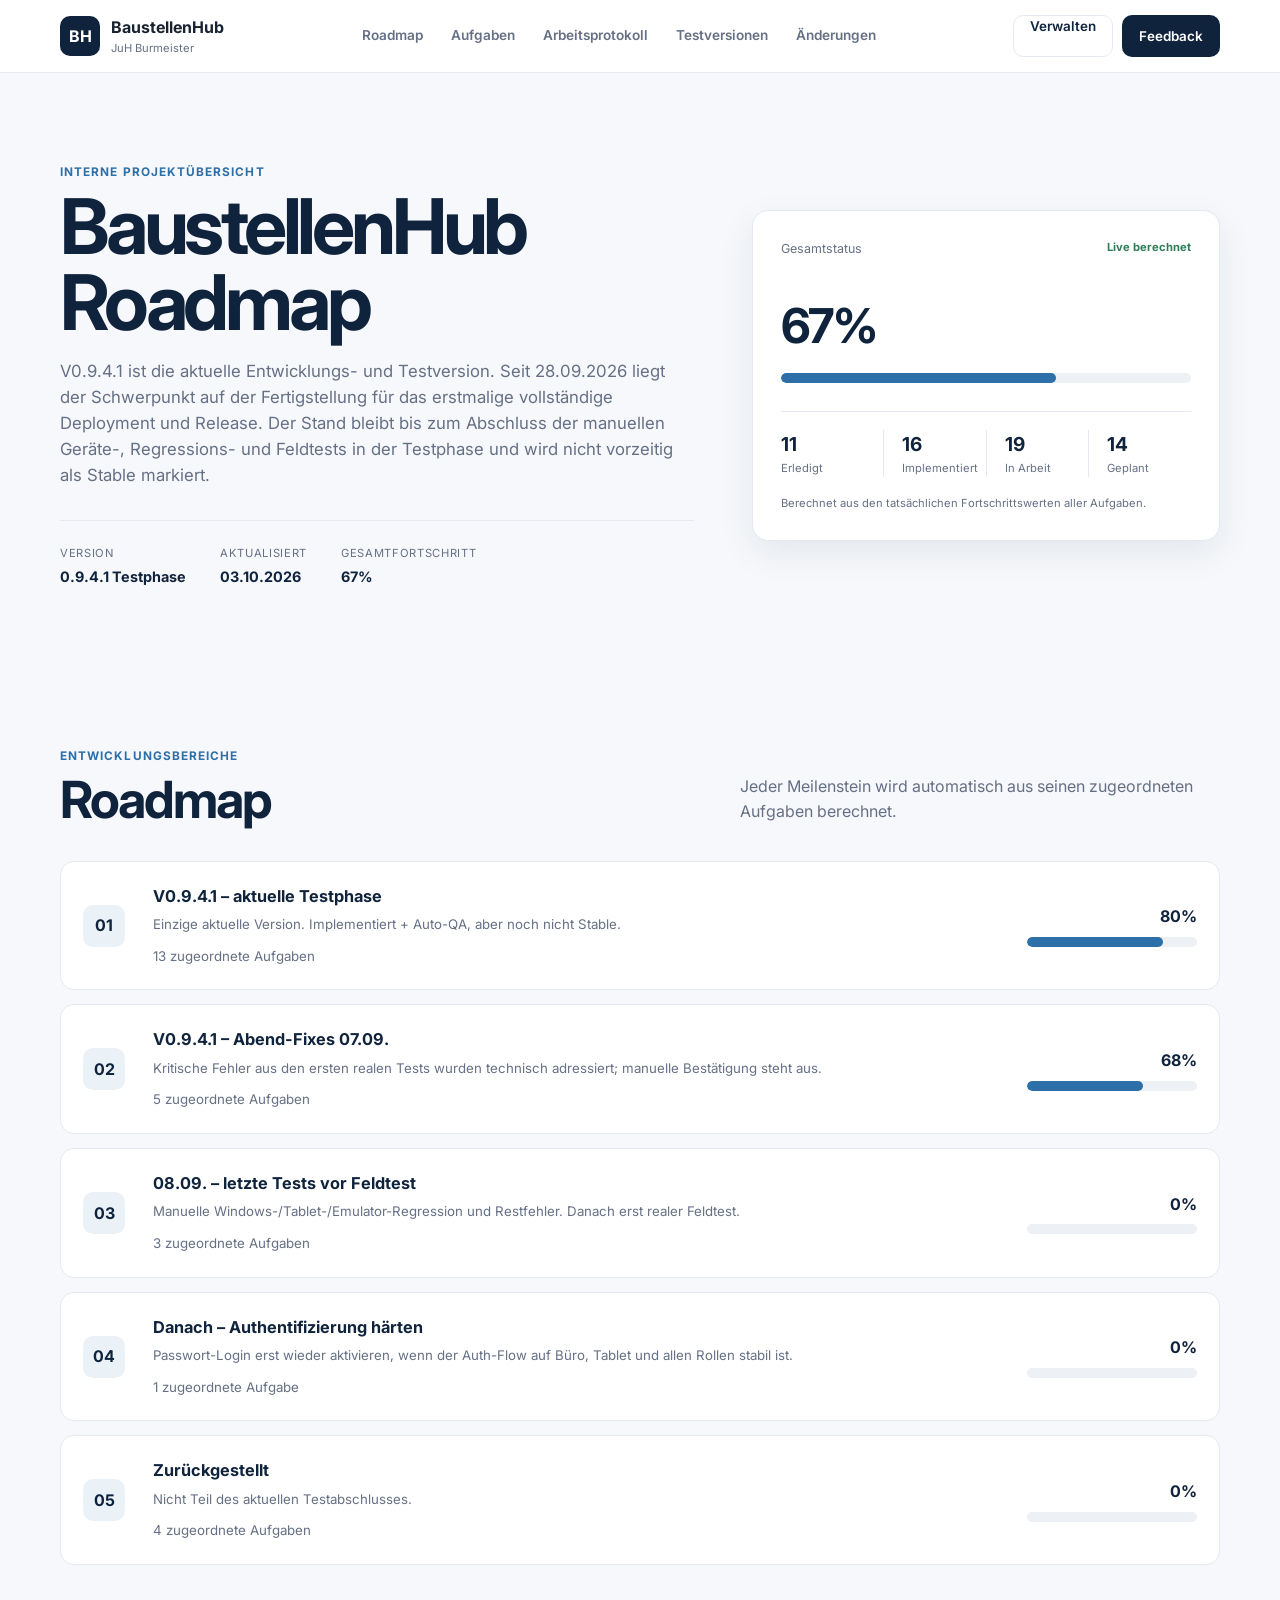
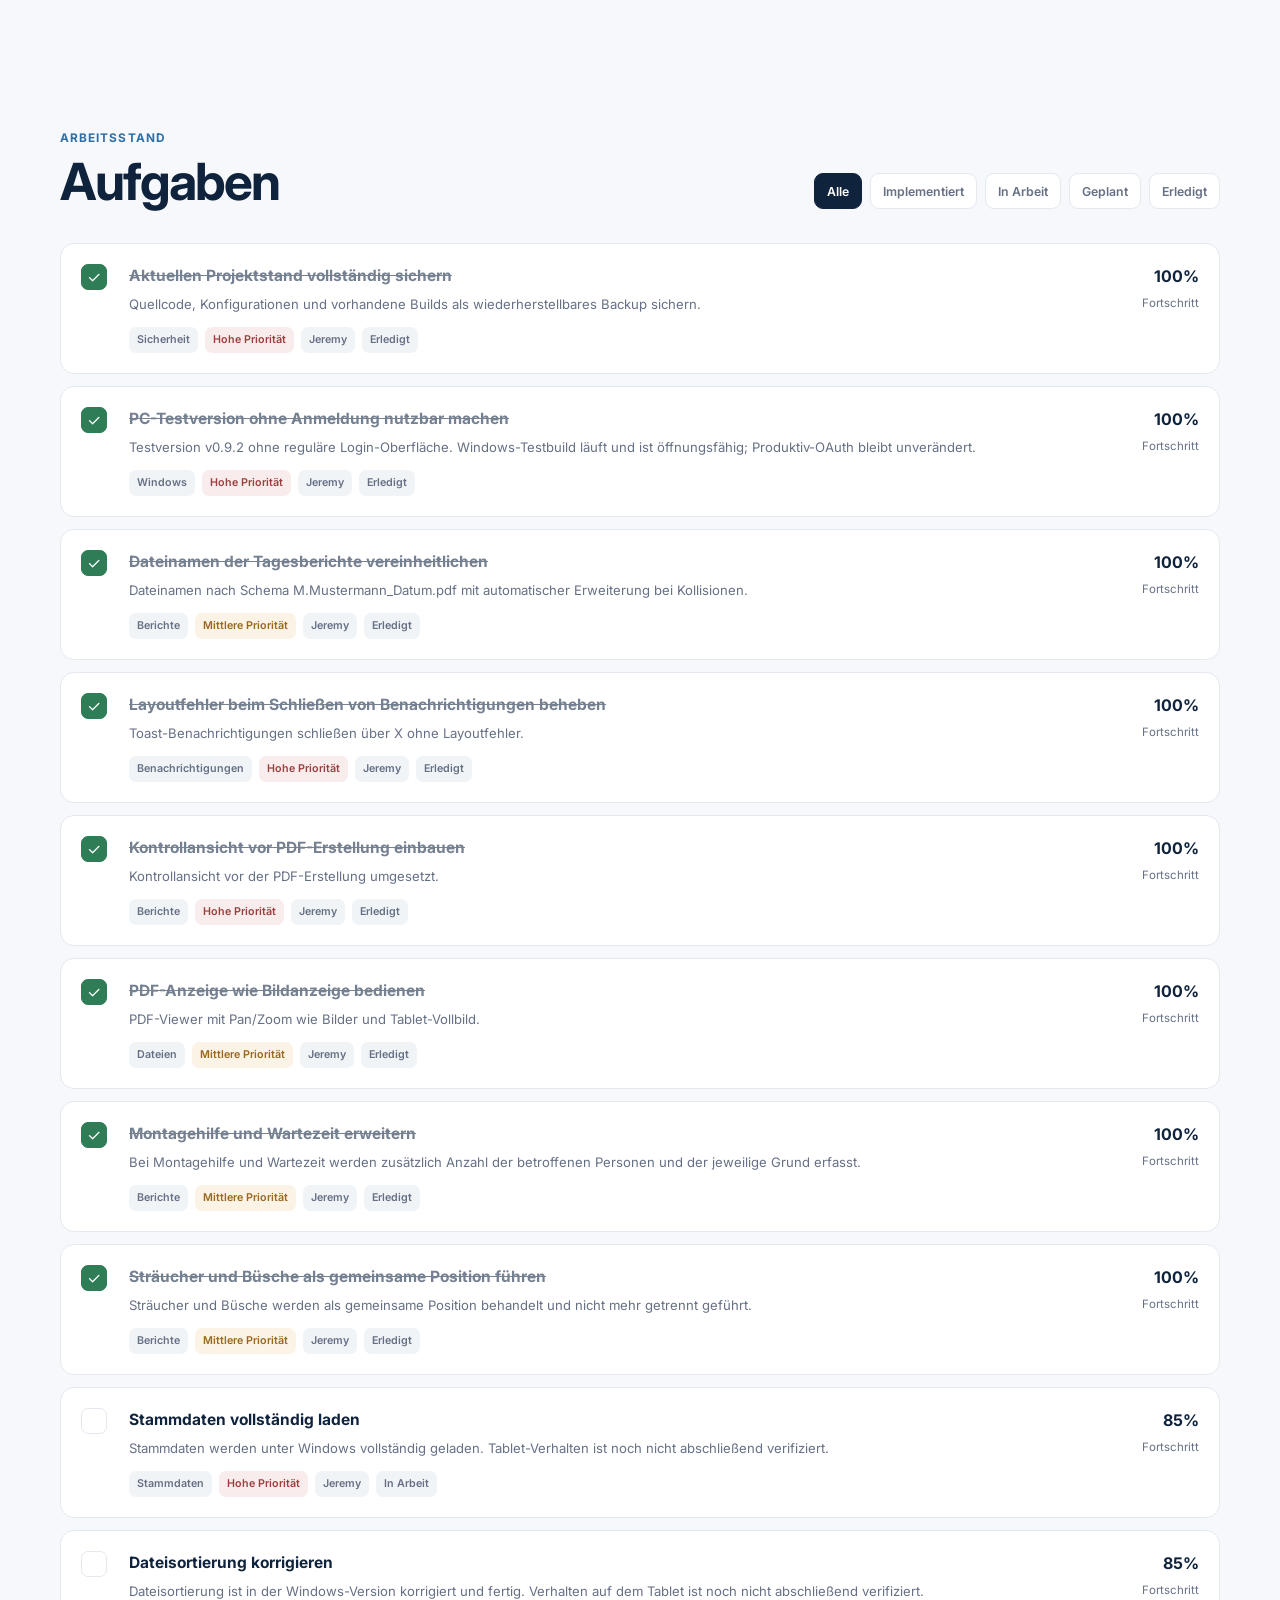
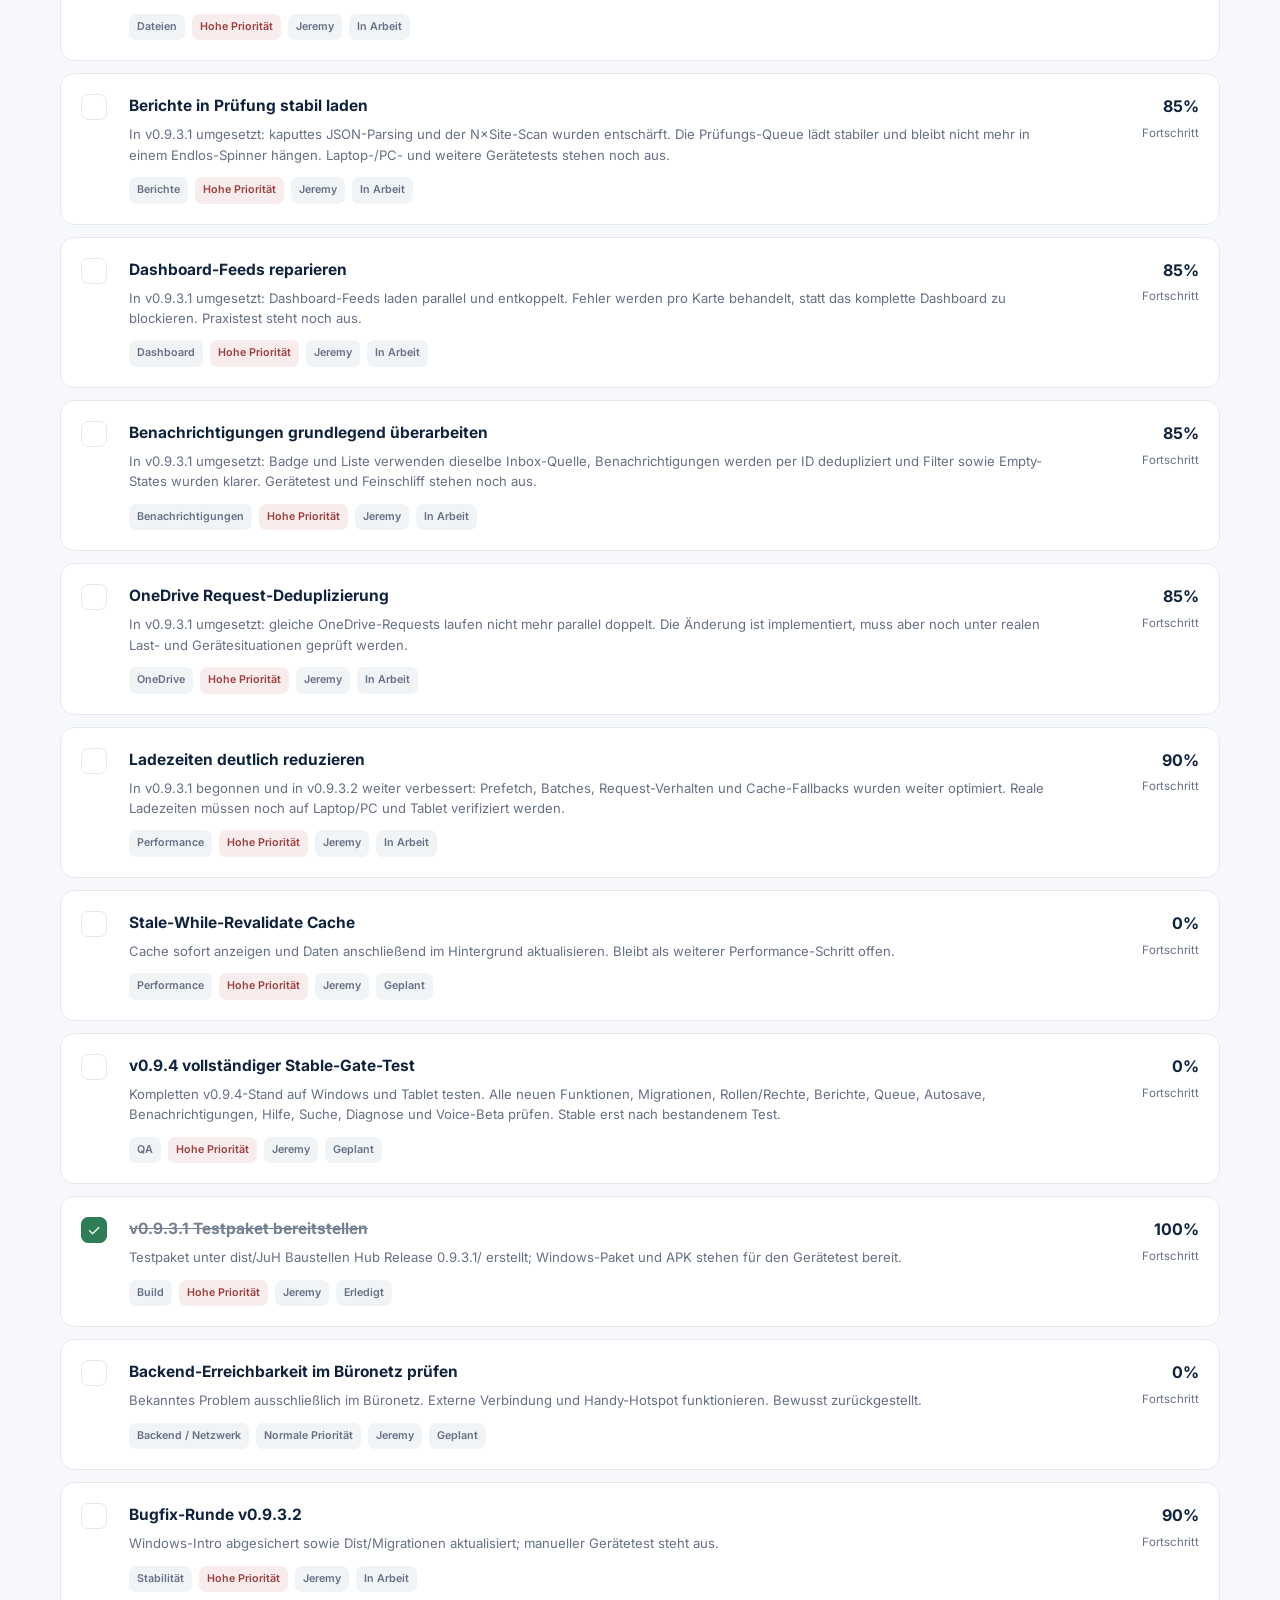
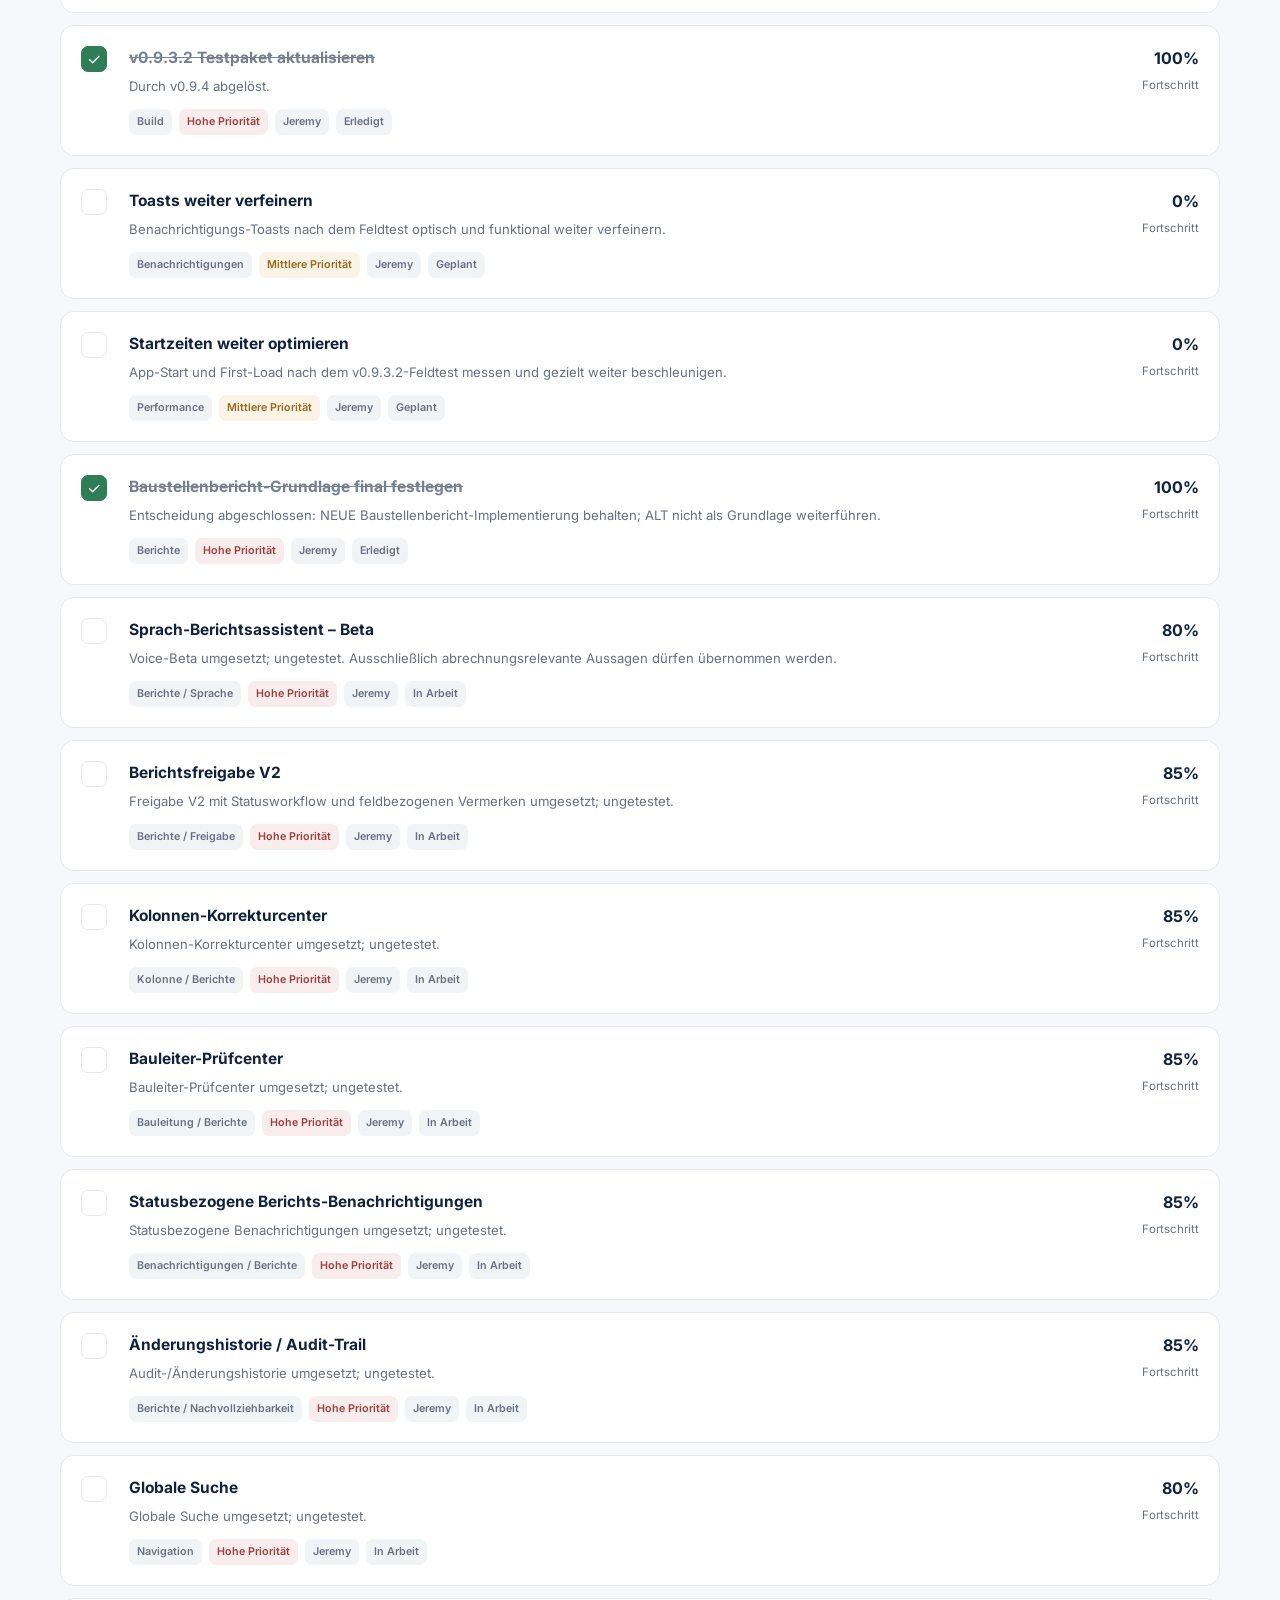
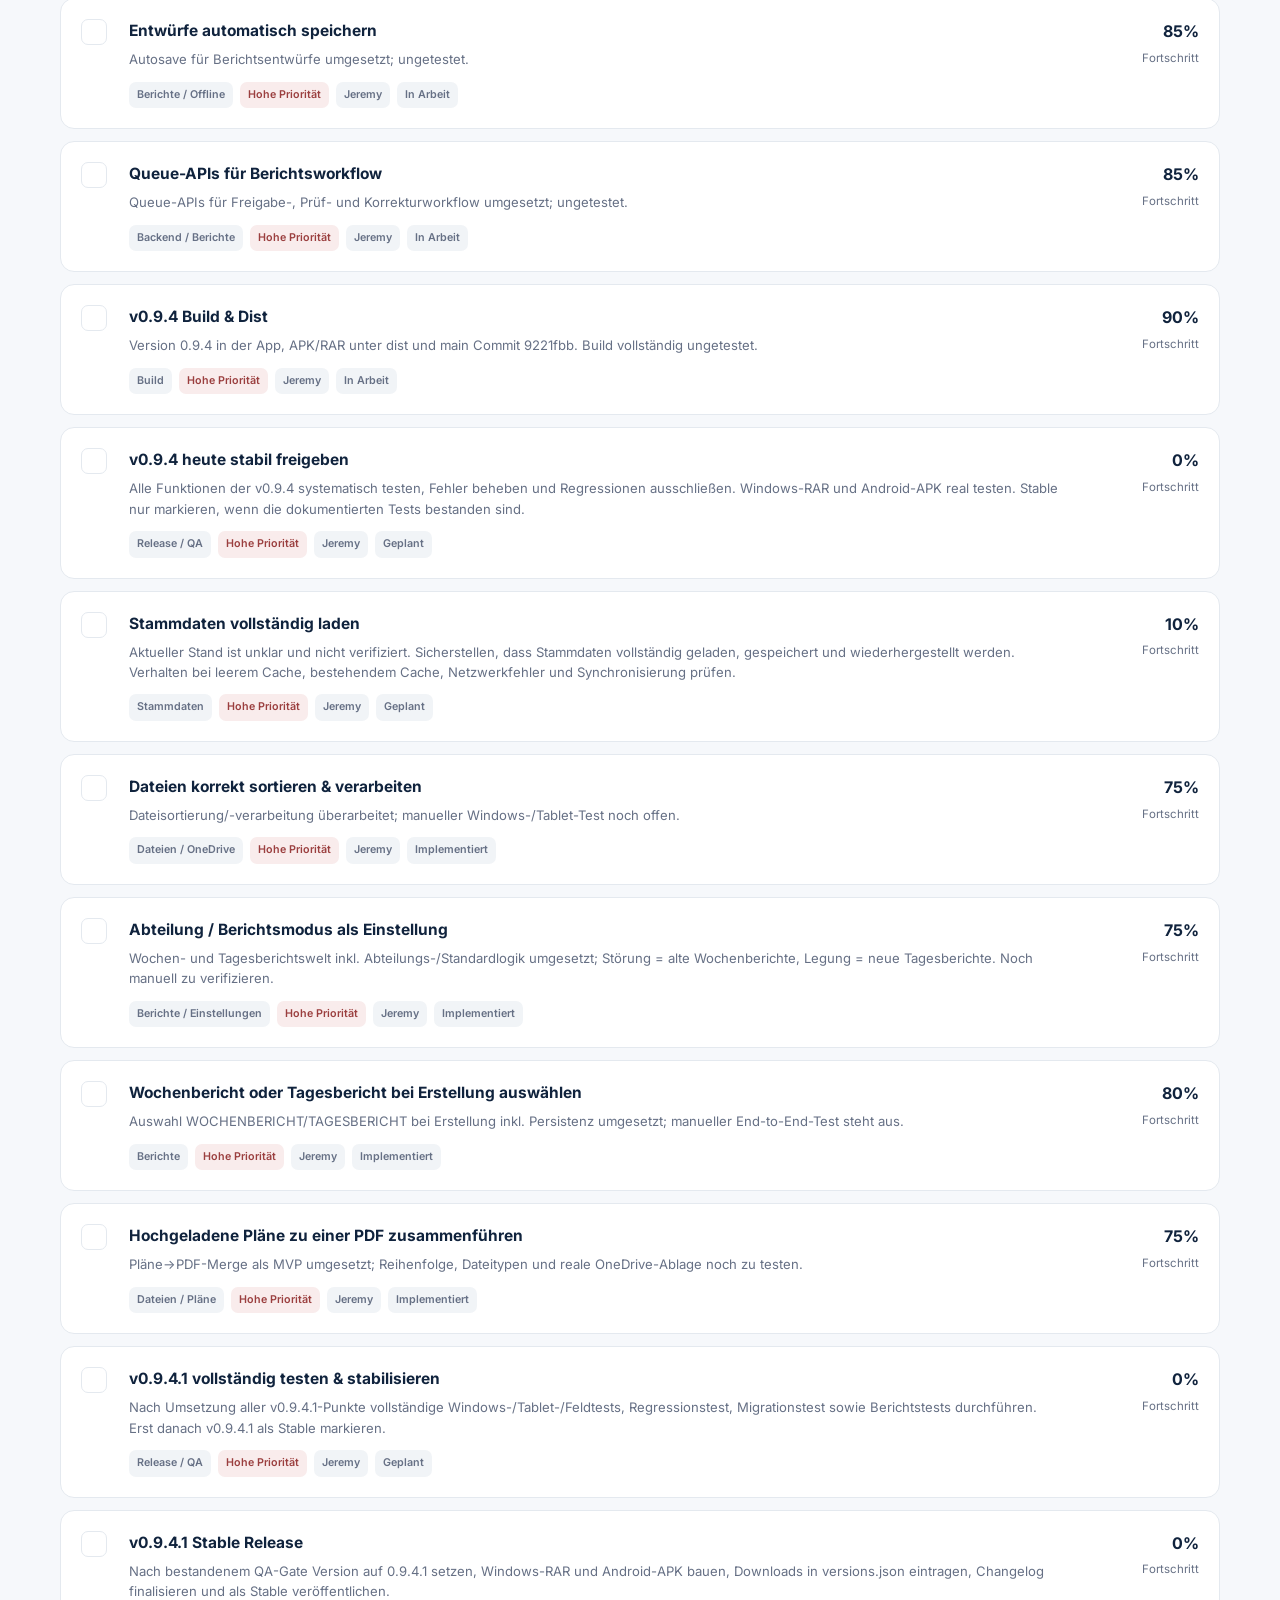
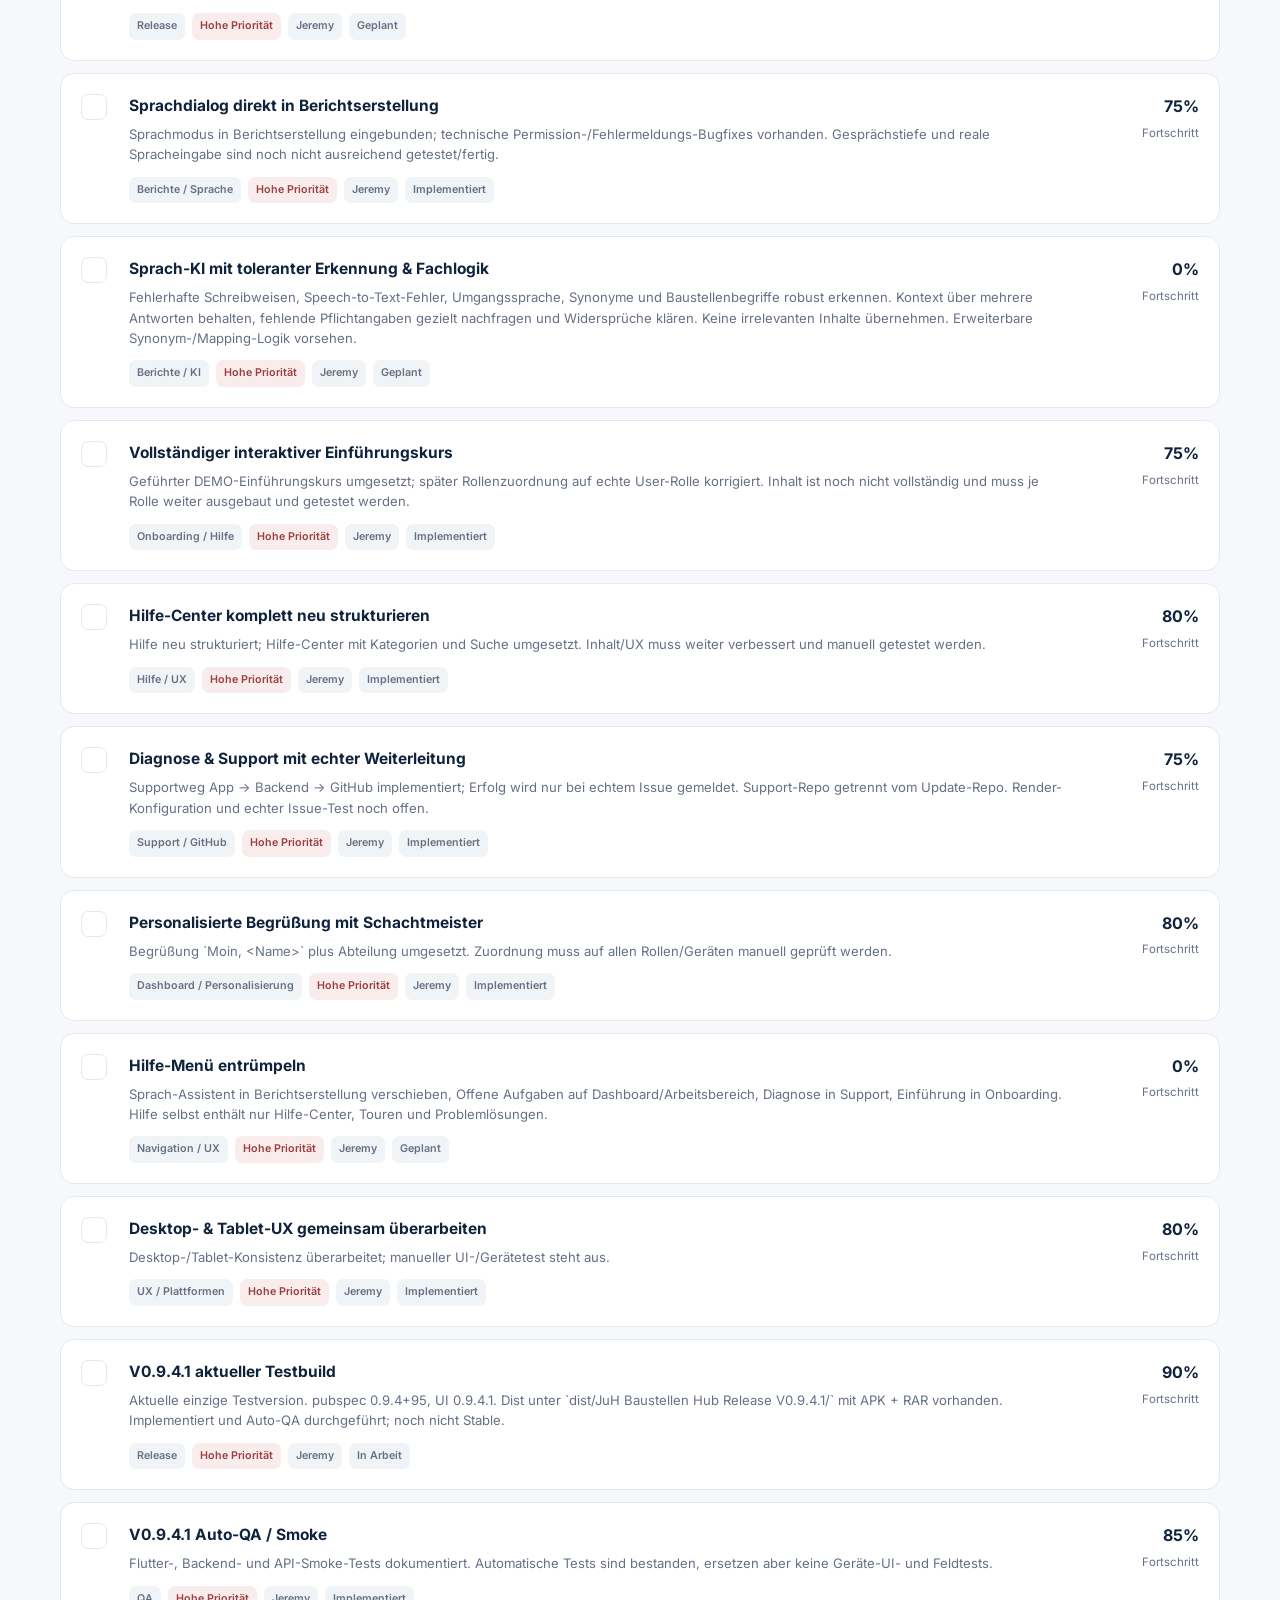
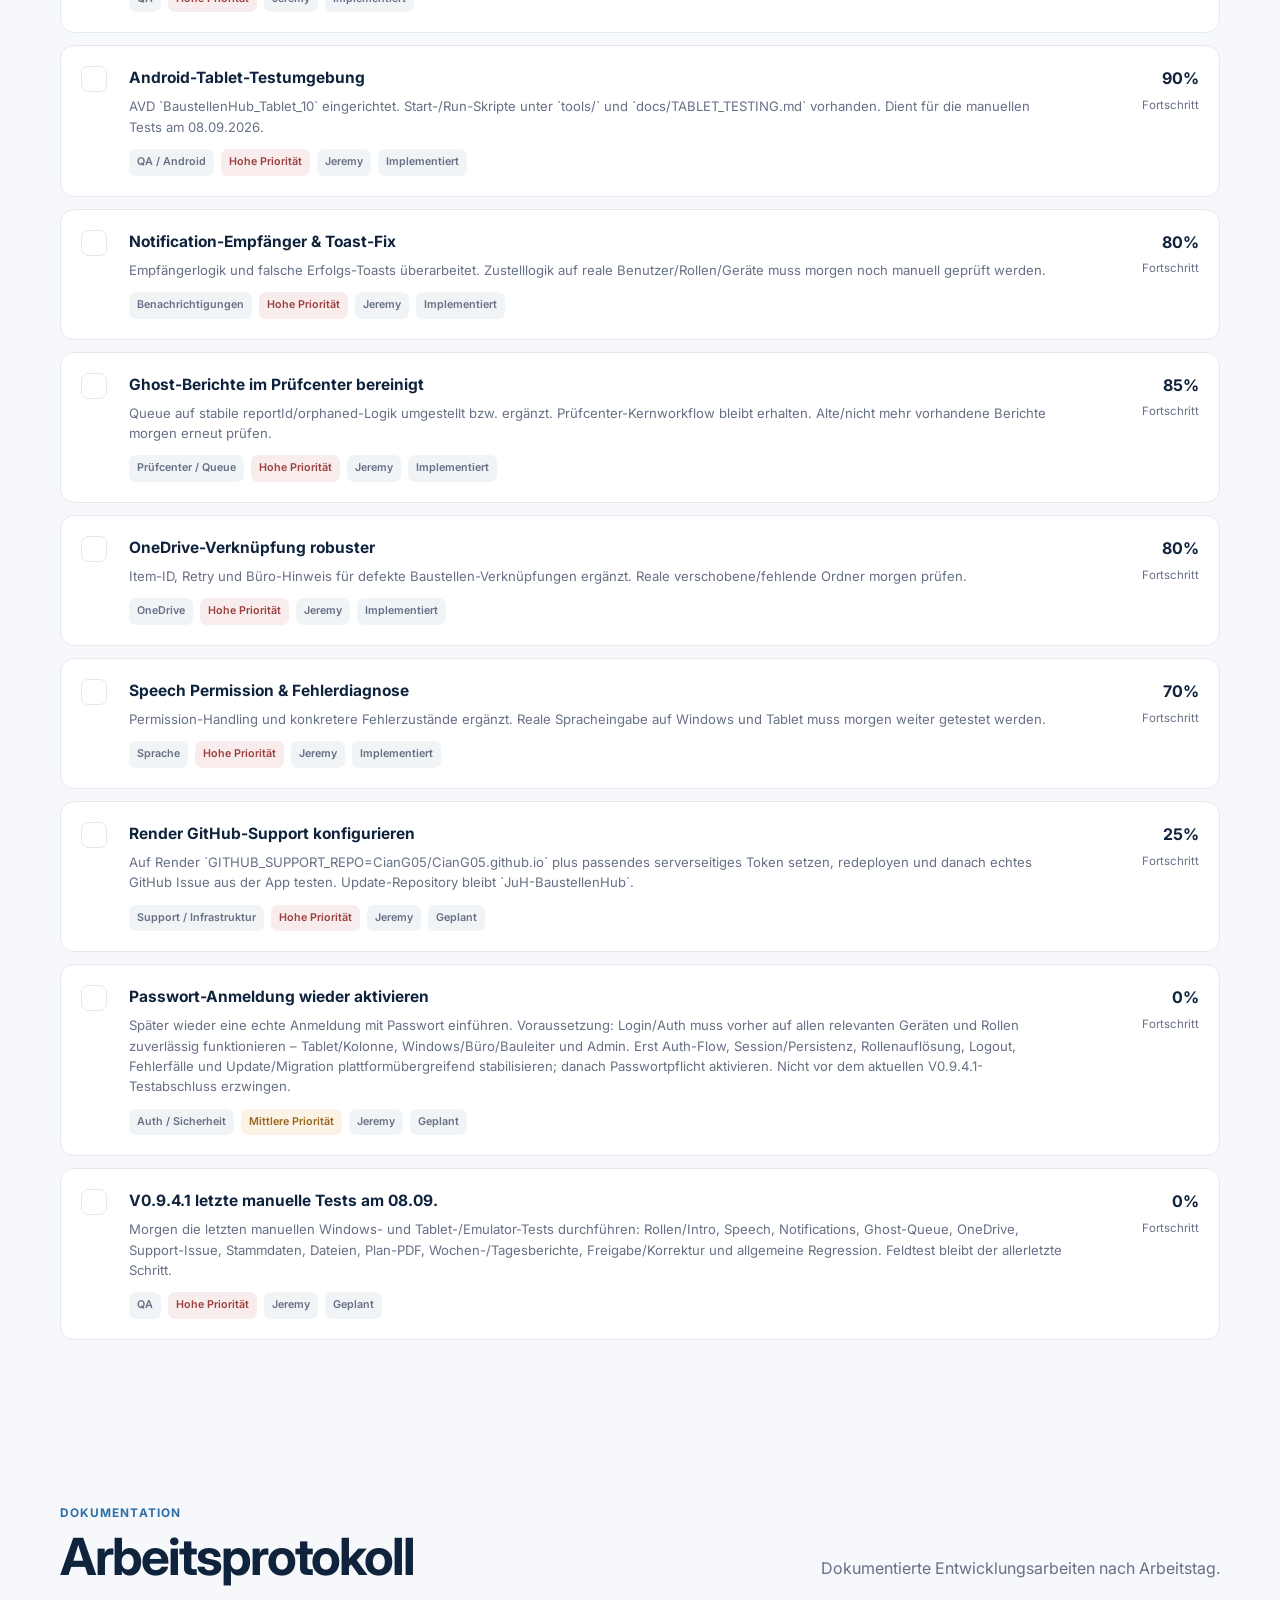
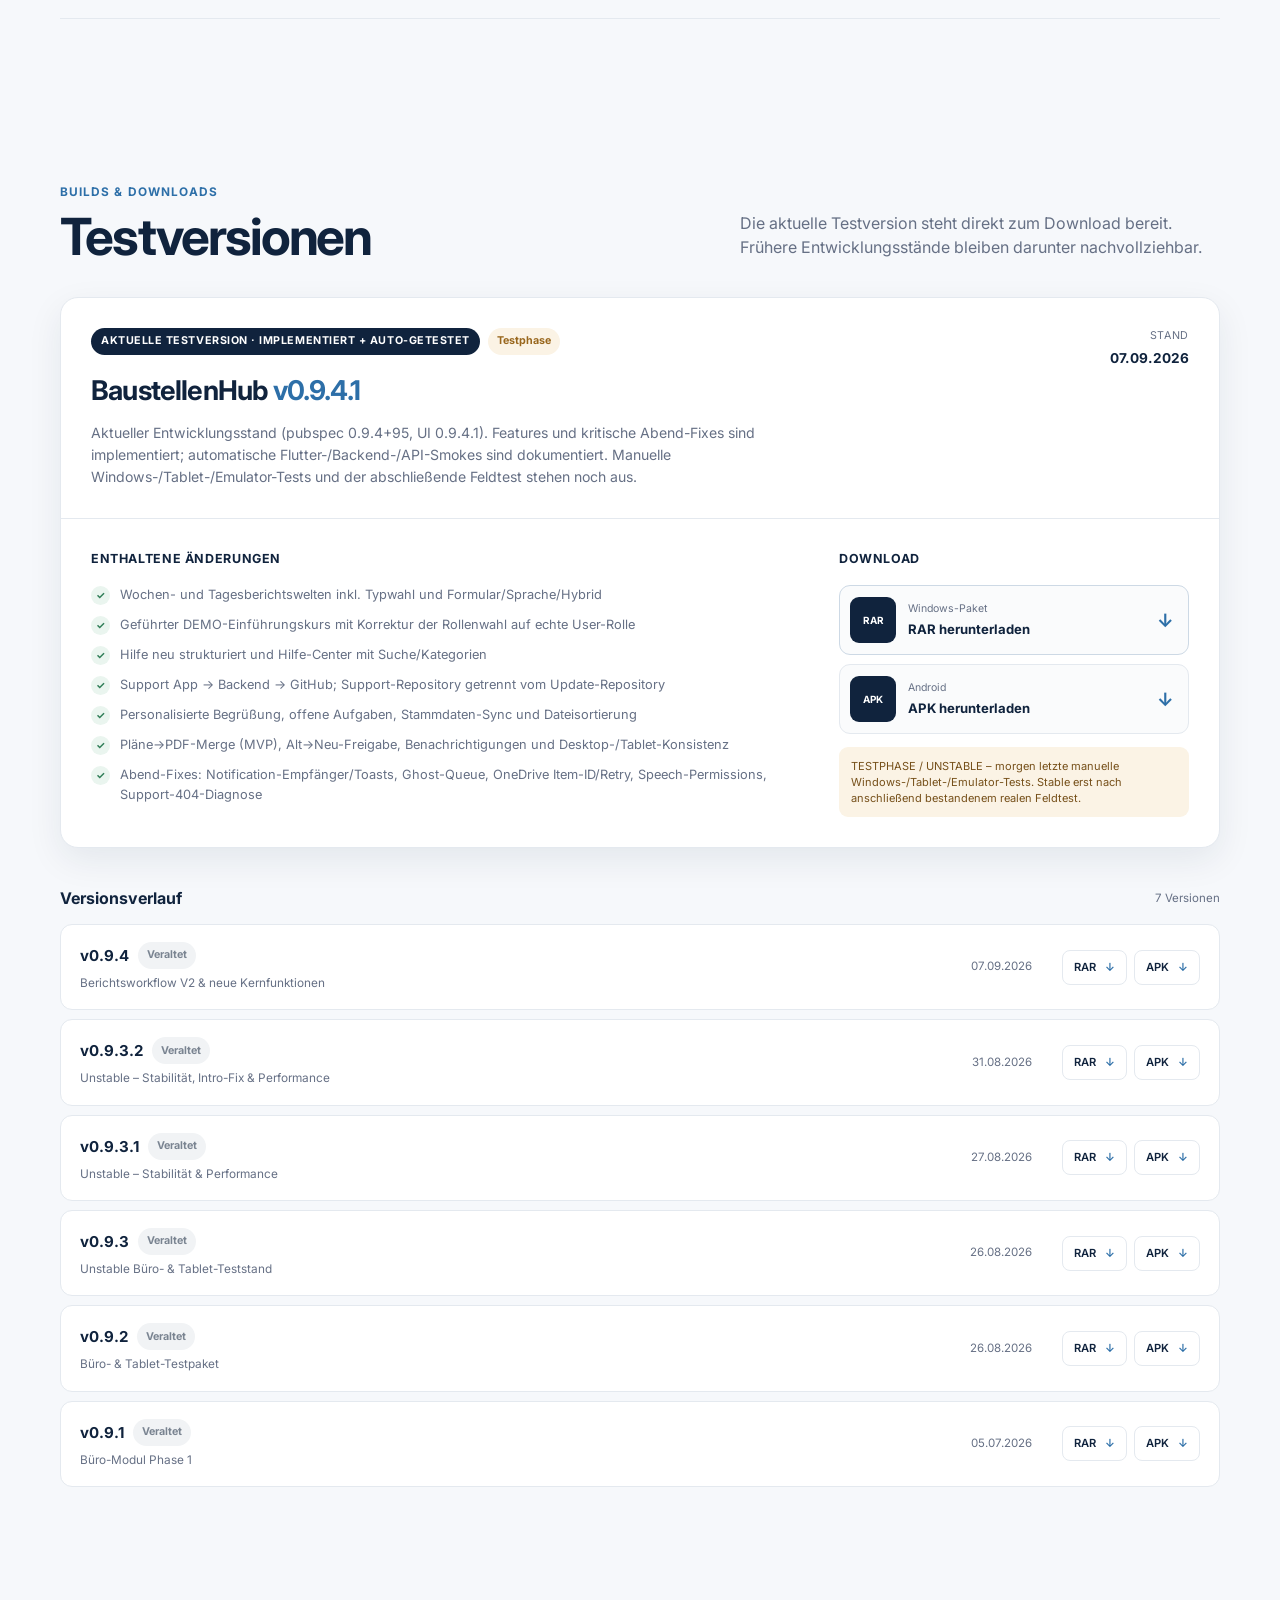
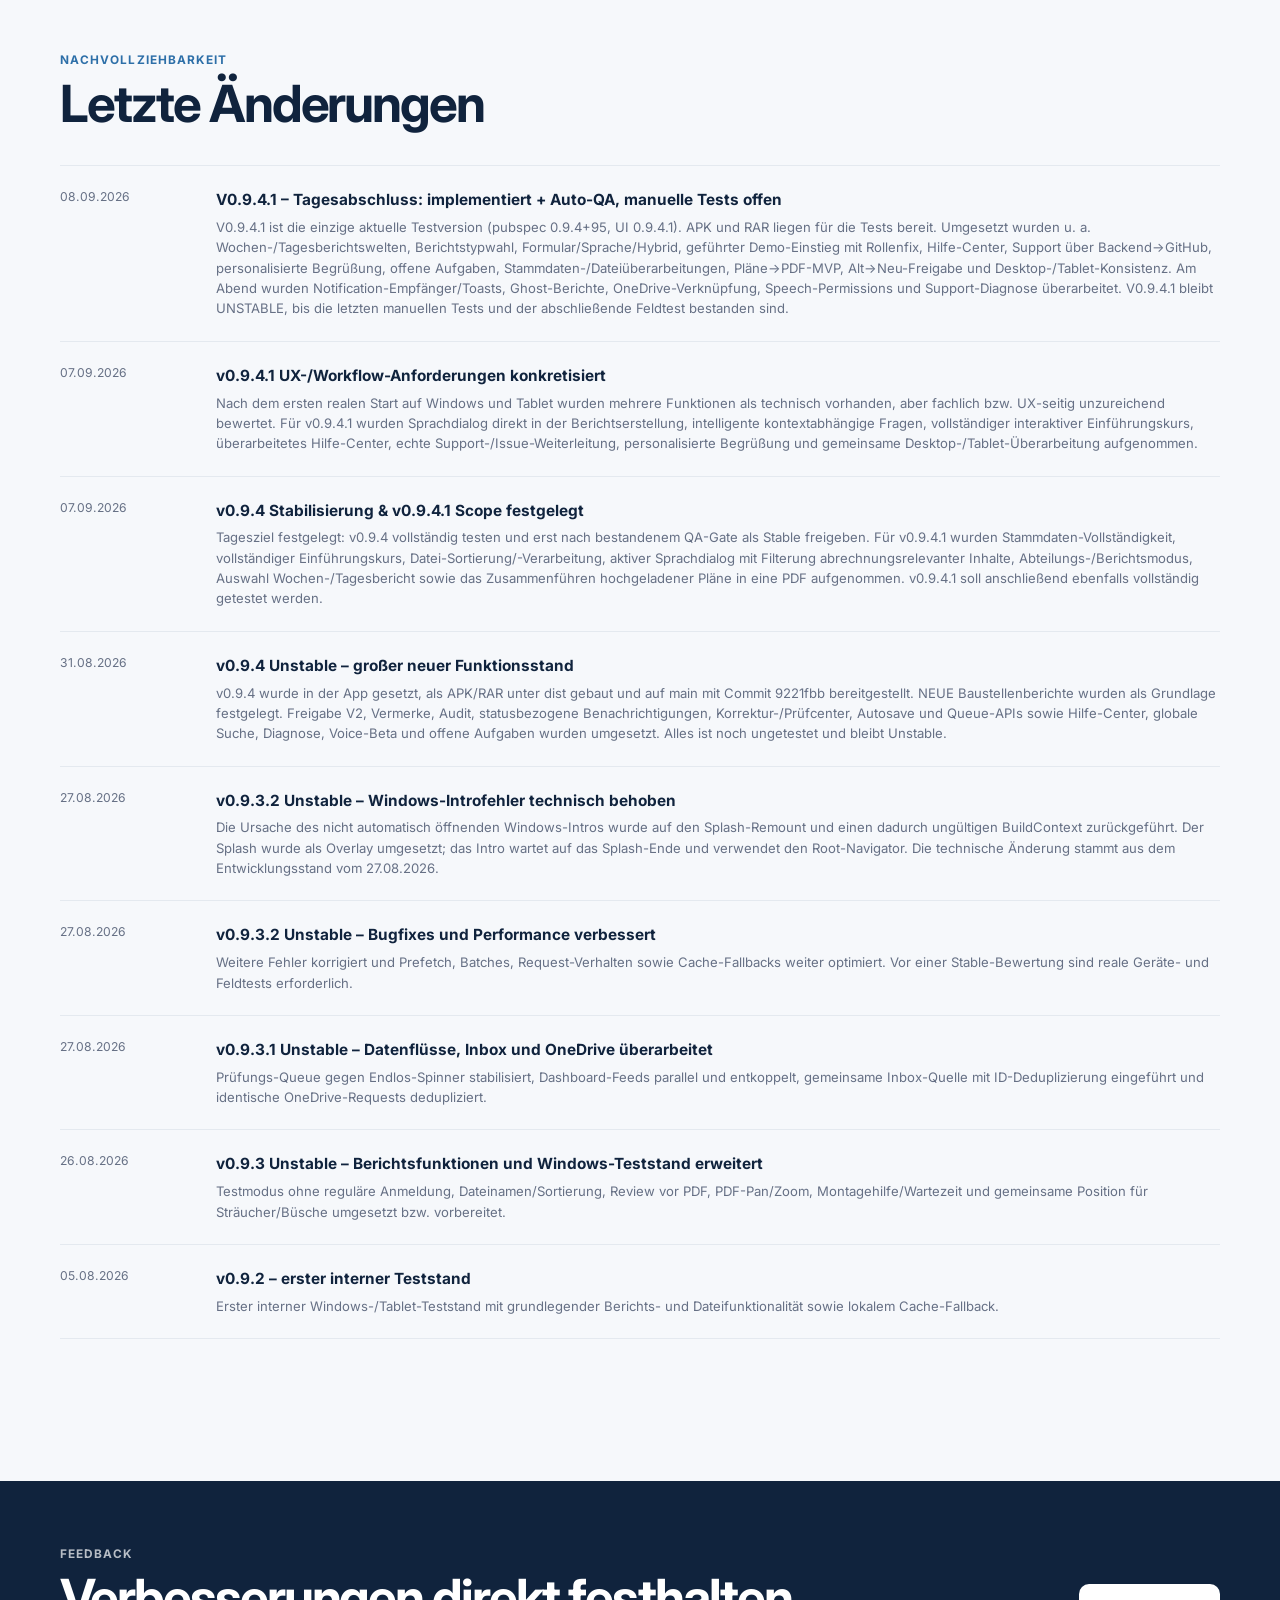
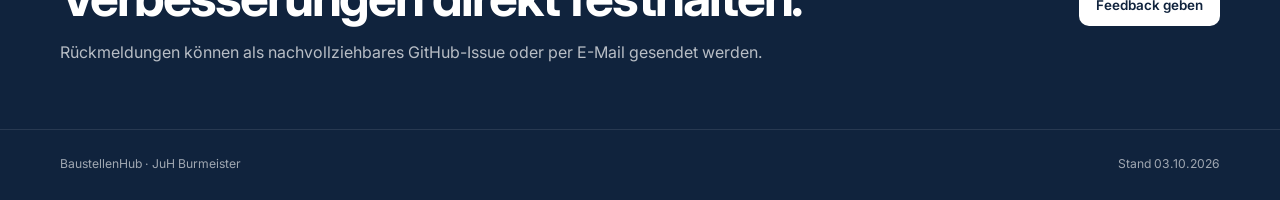
==== commit ac92997b: "feat: show worklog on roadmap" ====
--- a/index.html
+++ b/index.html
@@ -14,7 +14,7 @@
 <header class="header">
   <div class="container header-inner">
     <a class="brand" href="#"><span class="mark">BH</span><span><strong>BaustellenHub</strong><small>JuH Burmeister</small></span></a>
-    <nav><a href="#roadmap">Roadmap</a><a href="#tasks">Aufgaben</a><a href="#versions">Testversionen</a><a href="#changes">Änderungen</a></nav>
+    <nav><a href="#roadmap">Roadmap</a><a href="#tasks">Aufgaben</a><a href="#worklog">Arbeitsprotokoll</a><a href="#versions">Testversionen</a><a href="#changes">Änderungen</a></nav>
     <div class="actions"><a class="btn secondary" href="editor.html">Verwalten</a><button class="btn primary" id="feedbackOpen">Feedback</button></div>
   </div>
 </header>
@@ -58,6 +58,13 @@
     <div id="taskList" class="task-list"></div>
   </section>
 
+  <section class="section container" id="worklog">
+    <div class="section-head">
+      <div><p class="eyebrow">Dokumentation</p><h2>Arbeitsprotokoll</h2></div>
+      <p>Dokumentierte Entwicklungsarbeiten nach Arbeitstag.</p>
+    </div>
+    <div id="worklogList" class="changelog"></div>
+  </section>
 
   <section class="section container" id="versions">
     <div class="section-head">
